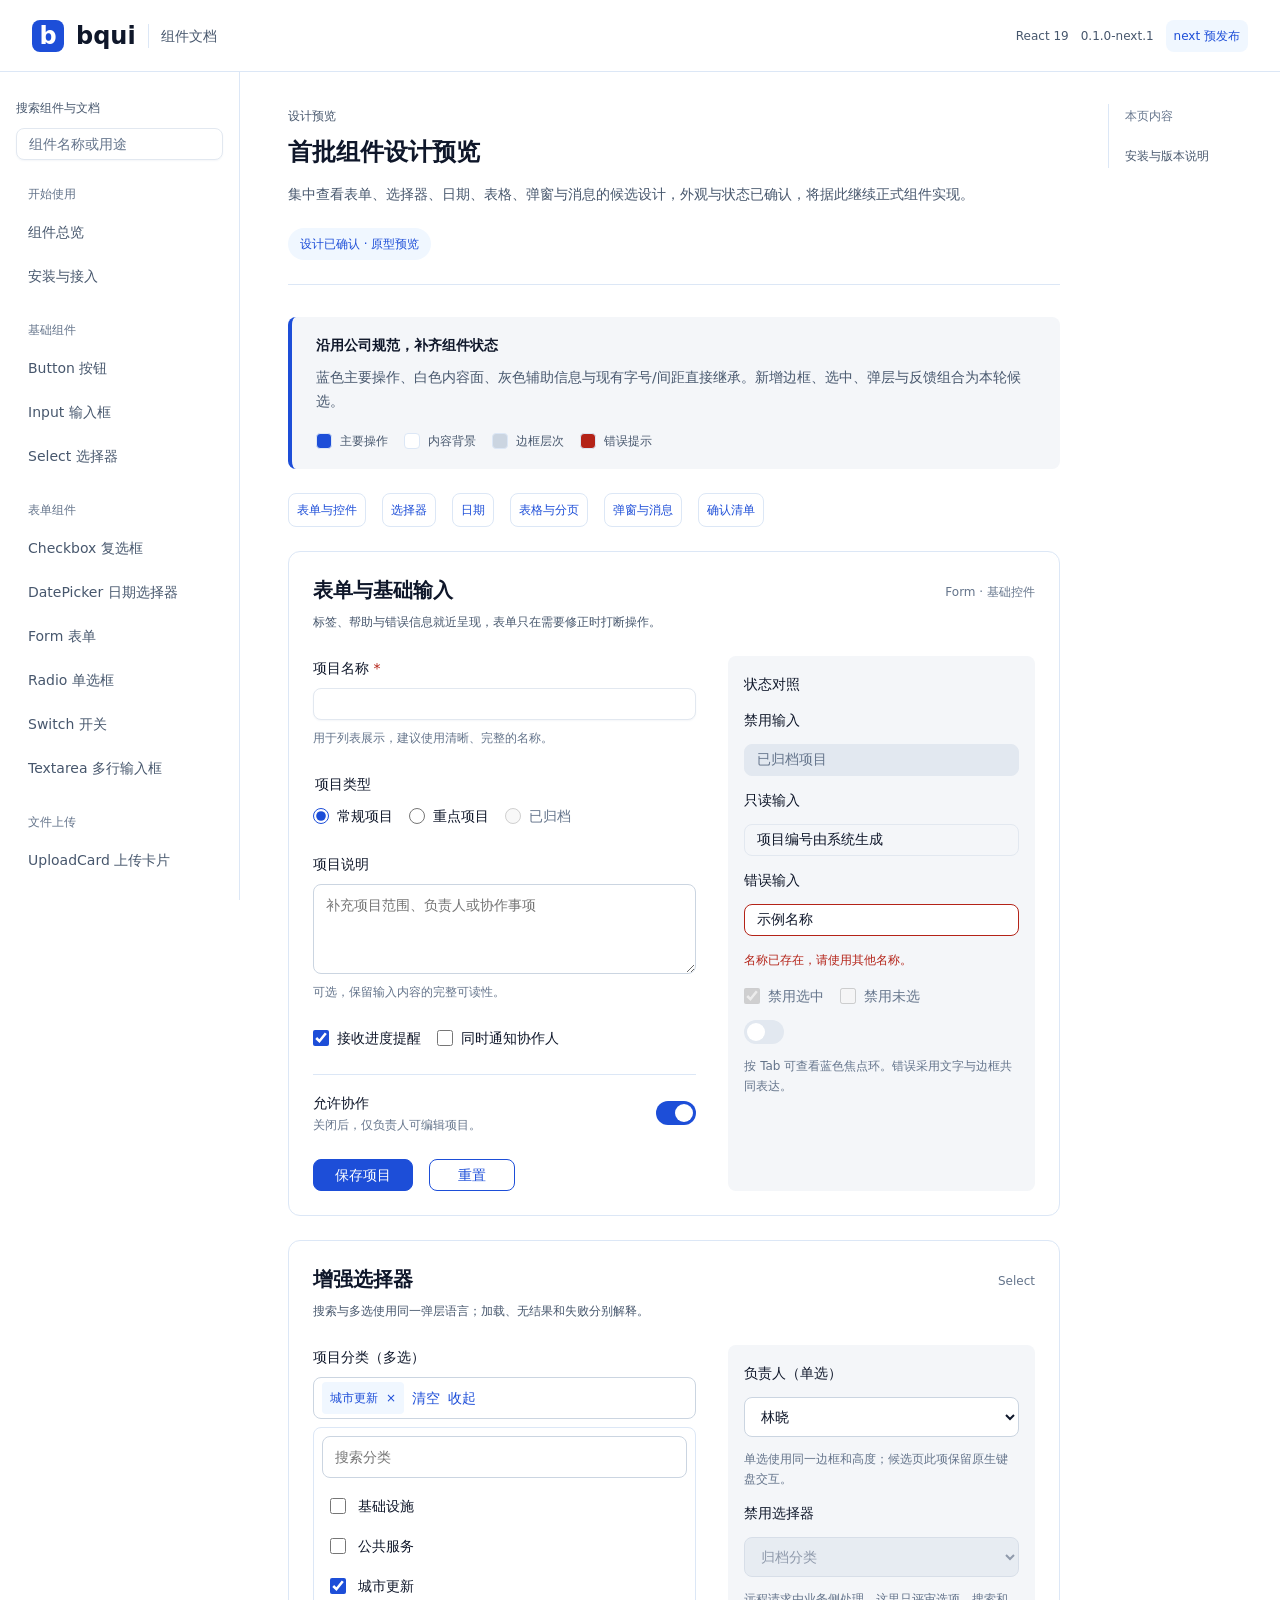
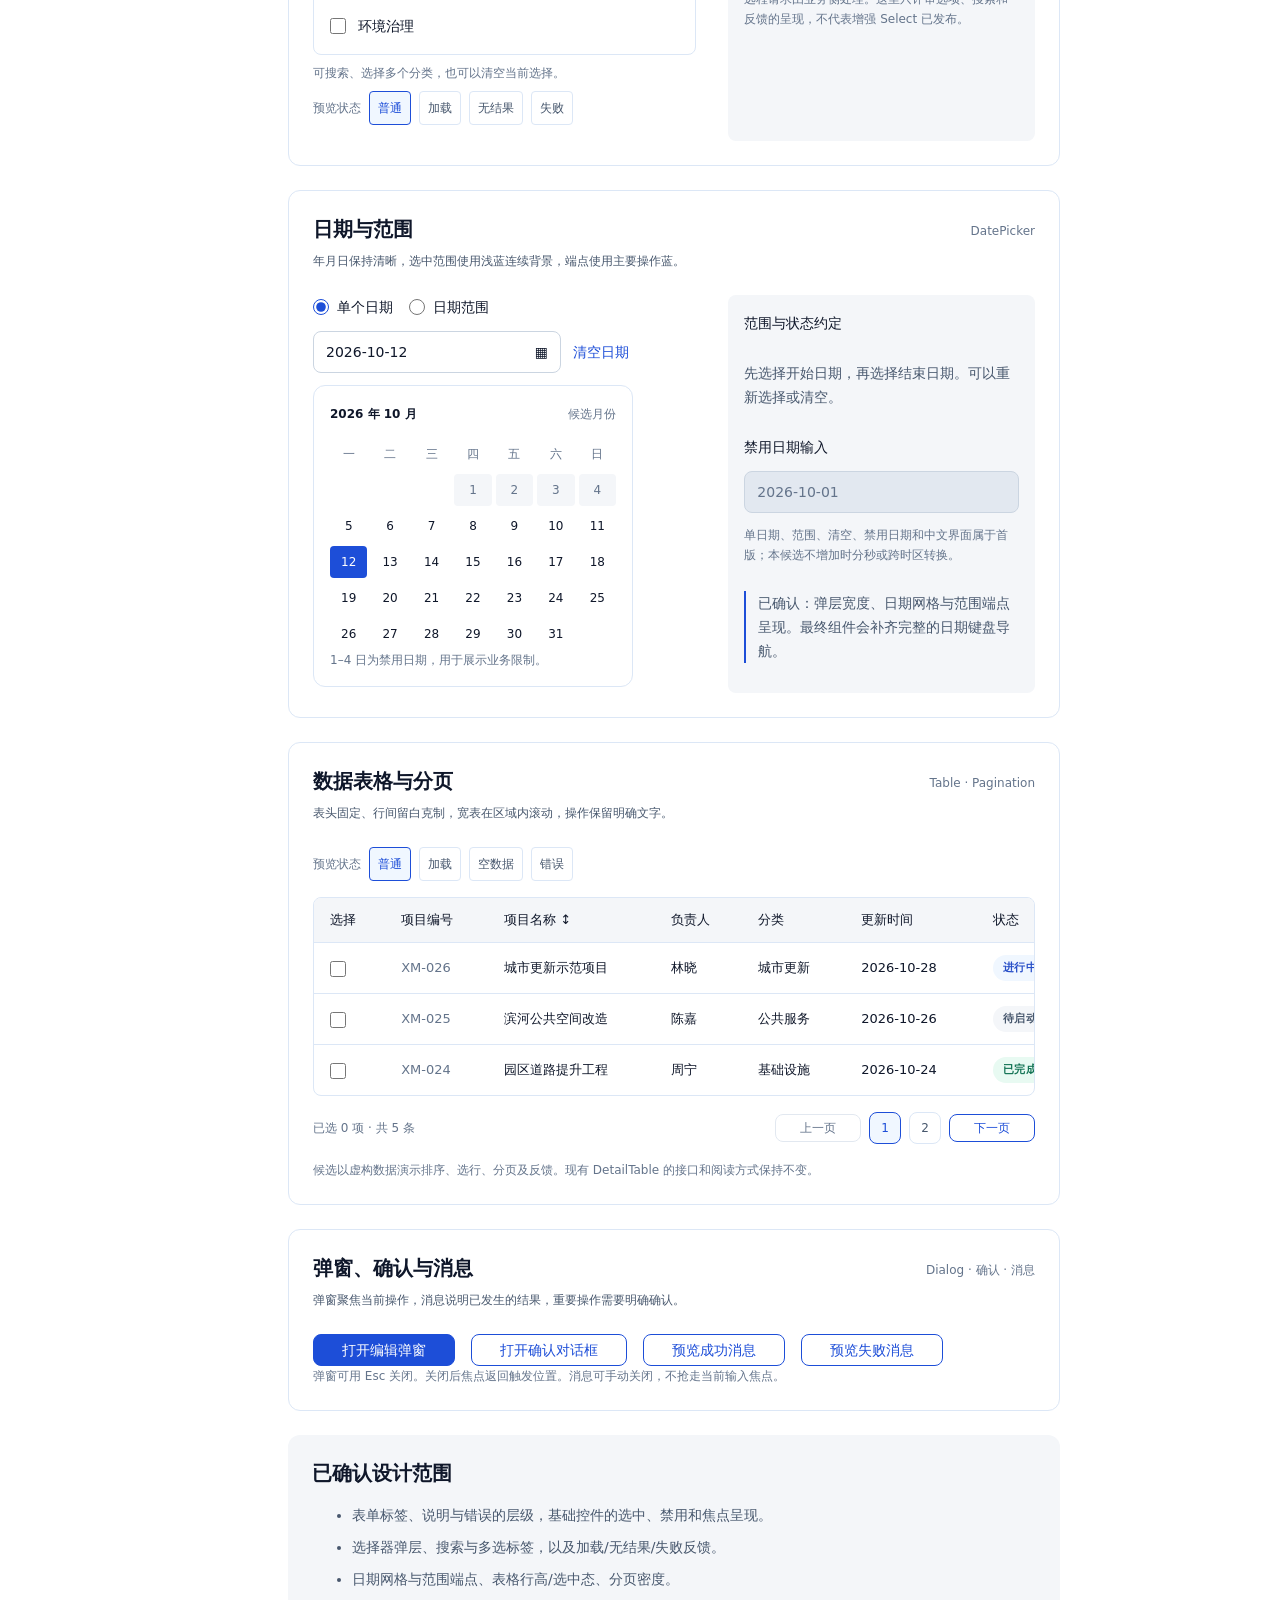
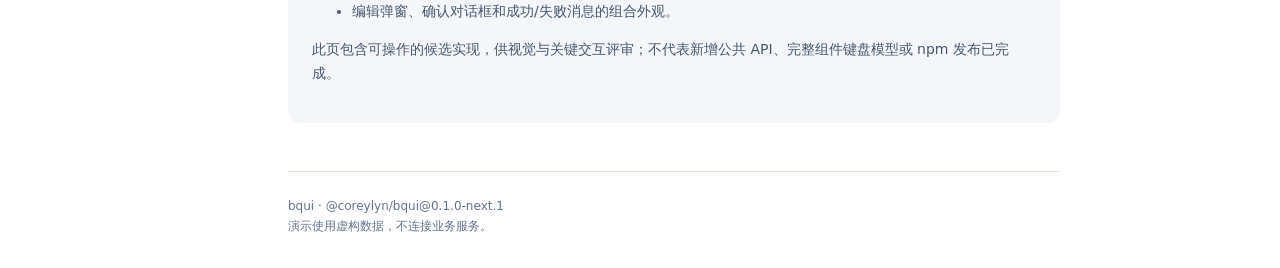
==== design-preview/index.html @ 7b8bd9a1 "docs: publish bqui 0.1.0-next.1 component site" ====
<!doctype html><html lang="zh-CN"><head><meta charset="UTF-8"><meta name="viewport" content="width=device-width, initial-scale=1.0"><meta name="description" content="bqui 组件、交互示例与 API 文档"><title>bqui 组件文档</title>  <script type="module" crossorigin src="../assets/main-D-tt_MA1.js"></script>
  <link rel="stylesheet" crossorigin href="../assets/main-DFbiQxpN.css">
</head><body><div id="root"></div></body></html>
---- assets/main-DFbiQxpN.css ----
.bqui-react{--bqui-color-action-default: #1d4ed8;--bqui-color-action-hover: #1e40af;--bqui-color-action-pressed: #1e3a8a;--bqui-color-text-primary: #0f172a;--bqui-color-text-secondary: #47576d;--bqui-color-text-muted: #64748b;--bqui-color-text-link: #1d4ed8;--bqui-color-text-inverse: #ffffff;--bqui-color-text-disabled: #64748b;--bqui-color-surface-canvas: #f4f6f9;--bqui-color-surface-default: #ffffff;--bqui-color-surface-subtle: #f0f7ff;--bqui-color-surface-disabled: #e2e8f0;--bqui-color-border-subtle: #dce7f6;--bqui-color-border-control: #64748b;--bqui-color-border-focus: #1d4ed8;--bqui-color-border-inverse: #ffffff;--bqui-color-status-info: #284fc8;--bqui-color-status-success: #1ea878;--bqui-color-status-danger: #f0515e;--bqui-space-0: 0px;--bqui-space-4: 4px;--bqui-space-8: 8px;--bqui-space-12: 12px;--bqui-space-16: 16px;--bqui-space-24: 24px;--bqui-space-32: 32px;--bqui-radius-control: 8px;--bqui-radius-panel: 12px;--bqui-radius-card: 16px;--bqui-radius-pill: 9999px;--bqui-size-control-small: 32px;--bqui-size-control-medium: 40px;--bqui-font-size-caption: 12px;--bqui-font-size-body: 14px;--bqui-font-size-card: 16px;--bqui-font-size-section: 20px;--bqui-font-size-page: 24px;--bqui-font-line-caption: 20px;--bqui-font-line-body: 24px;--bqui-font-line-card: 24px;--bqui-font-line-section: 28px;--bqui-font-line-page: 32px;--bqui-font-family: "Noto Sans SC";--bqui-font-weight-regular: 400;--bqui-font-weight-bold: 700;--bqui-stroke-default: 1px;--bqui-stroke-focus: 2px;--bqui-color-text-danger: #b42318;--bqui-color-border-danger: #b42318;--bqui-color-upload-warm-border: #f2982a;--bqui-color-upload-warm-text: #b45309;--bqui-color-upload-warm-surface: #fffbf2;--bqui-color-upload-warm-hover: #fffcf9;--bqui-color-upload-primary-hover: #f8fafe;--bqui-color-text-success: #127354;--bqui-color-surface-success: #e8faf2;--bqui-color-surface-danger: #fff0f2;--bqui-color-upload-positive-hover: #f5fcf8;--bqui-font-size-hero-title: 24px;--bqui-font-line-hero-title: 28.8px;--bqui-font-size-hero-description: 16px;--bqui-font-line-hero-description: 28px;--bqui-font-size-upload-heading: 28px;--bqui-font-line-upload-heading: 36px;--bqui-font-size-upload-title: 20px;--bqui-font-line-upload-title: 28px;--bqui-font-size-history-title: 20px;--bqui-font-line-history-title: 28px;--bqui-font-size-label: 11px;--bqui-font-line-label: 16px;--bqui-font-size-table-body: 13px;--bqui-font-line-table-body: 20px;--bqui-font-size-start-action: 16px;--bqui-font-line-start-action: 22.4px;--bqui-font-size-step-label: 16px;--bqui-font-line-step-label: 24px;--bqui-font-weight-medium: 500;--bqui-font-weight-semibold: 600;--bqui-font-tracking-hero: -.48px;--bqui-font-tracking-heading: -.4px;--bqui-font-tracking-title: -.2px;--bqui-font-tracking-label: .4px;--bqui-space-7: 7px;--bqui-space-10: 10px;--bqui-space-18: 18px;--bqui-space-22: 22px;--bqui-radius-surface: 18px;--bqui-radius-upload-drop: 14px;--bqui-radius-upload-badge: 14px;--bqui-radius-start-action: 12px;--bqui-size-control-start-action: 44px;--bqui-size-history-header: 34px;--bqui-size-history-row: 50px;--bqui-size-history-status: 26px;--bqui-size-step-marker: 30px;--bqui-color-border-select: #cbd5e1;--bqui-color-upload-positive-drop-border: #009951;--bqui-font-line-select: 22px;--bqui-size-select-width: 144px;--bqui-size-button-small: 28px;--bqui-size-button-medium: 32px;--bqui-size-button-large: 40px;--bqui-color-button-primary-tint-hover: #e4eafa;--bqui-color-button-primary-tint-pressed: #d2dcf7;--bqui-color-button-danger-hover: #9b211b;--bqui-color-button-danger-pressed: #831f1d;--bqui-color-button-danger-tint-hover: #f6e5e3;--bqui-color-button-danger-tint-pressed: #f0d3d1;--bqui-color-button-success-hover: #12654e;--bqui-color-button-success-pressed: #115747;--bqui-color-button-success-tint-hover: #e3eeea;--bqui-color-button-success-tint-pressed: #d0e3dd;--bqui-size-input-small: 28px;--bqui-size-input-medium: 32px;--bqui-size-input-large: 40px;--bqui-color-input-border: #e2e8f0;--bqui-color-input-focus-ring: #e8effc}.bqui-react .flex{display:flex}.bqui-react .grid{display:grid}.bqui-react .hidden{display:none}.bqui-react .inline-grid{display:inline-grid}.bqui-react .max-w-full{max-width:100%}.bqui-react .resize{resize:both}.bqui-react .items-center{align-items:center}.bqui-react .justify-items-center{justify-items:center}.bqui-react .gap-\[var\(--bqui-space-8\)\]{gap:var(--bqui-space-8)}.bqui-react{color:var(--bqui-color-text-primary);font-family:var(--bqui-font-family),"Microsoft YaHei",system-ui,sans-serif;font-size:var(--bqui-font-size-body);line-height:var(--bqui-font-line-body)}.bqui-react *,.bqui-react *:before,.bqui-react *:after{box-sizing:border-box}.bqui-react .bqr-input-root{--bqr-input-height:var(--bqui-size-input-medium);display:inline-flex;width:100%;min-width:0;max-width:100%;vertical-align:middle;border-radius:var(--bqui-radius-control)}.bqui-react .bqr-input-root[data-size=small]{--bqr-input-height:var(--bqui-size-input-small)}.bqui-react .bqr-input-root[data-size=large]{--bqr-input-height:var(--bqui-size-input-large)}.bqui-react .bqr-input-control{display:flex;align-items:center;gap:var(--bqui-space-8);flex:1;min-width:0;height:var(--bqr-input-height);padding:0 var(--bqui-space-12);border:var(--bqui-stroke-default) solid var(--bqui-color-input-border);border-radius:var(--bqui-radius-control);background:var(--bqui-color-surface-default);color:var(--bqui-color-text-primary);box-shadow:0 1px 2px var(--bqui-color-surface-canvas)}.bqui-react .bqr-input{display:block;width:100%;min-width:0;flex:1;height:100%;margin:0;padding:0;border:0;border-radius:0;outline:none;font:inherit;line-height:normal;background:transparent;color:inherit;box-shadow:none}.bqui-react .bqr-input::placeholder{color:var(--bqui-color-text-muted);opacity:1}.bqui-react .bqr-input:focus-visible{outline:none}.bqui-react .bqr-input-control[data-appearance=filled]{border-color:transparent;background:var(--bqui-color-surface-canvas);box-shadow:none}.bqui-react .bqr-input-control[data-appearance=borderless]{border-color:transparent;background:transparent;box-shadow:none}.bqui-react .bqr-input-control:not([data-disabled]):not([data-readonly]):hover{border-color:var(--bqui-color-border-select)}.bqui-react .bqr-input-control:focus-within{border-color:var(--bqui-color-border-focus);box-shadow:0 0 0 var(--bqui-space-4) var(--bqui-color-input-focus-ring)}.bqui-react .bqr-input-control:not([data-disabled]):not([data-readonly]):focus-within{border-color:var(--bqui-color-border-focus)}.bqui-react .bqr-input-control[data-invalid]{border-color:var(--bqui-color-border-danger)}.bqui-react .bqr-input-control[data-invalid]:not([data-disabled]):hover,.bqui-react .bqr-input-control[data-invalid]:not([data-disabled]):focus-within{border-color:var(--bqui-color-border-danger)}.bqui-react .bqr-input-control[data-invalid]:focus-within{box-shadow:0 0 0 var(--bqui-space-4) var(--bqui-color-surface-danger)}.bqui-react .bqr-input-control[data-readonly]{background:var(--bqui-color-surface-canvas)}.bqui-react .bqr-input-control[data-disabled]{background:var(--bqui-color-surface-disabled);border-color:var(--bqui-color-input-border);color:var(--bqui-color-text-disabled);box-shadow:none;cursor:not-allowed}.bqui-react .bqr-input:disabled{cursor:not-allowed}.bqui-react .bqr-input-affix{display:inline-flex;align-items:center;flex:none;color:var(--bqui-color-text-secondary)}.bqui-react .bqr-input-affix svg,.bqui-react .bqr-input-clear svg{width:16px;height:16px;flex:none}.bqui-react .bqr-input-clear{display:inline-flex;align-items:center;justify-content:center;flex:none;width:20px;height:20px;border:0;border-radius:var(--bqui-radius-control);padding:0;background:transparent;color:var(--bqui-color-text-muted);cursor:pointer}.bqui-react .bqr-input-clear:hover{background:var(--bqui-color-surface-disabled);color:var(--bqui-color-text-primary)}.bqui-react .bqr-input-clear[data-trigger=hover]{opacity:0}.bqui-react .bqr-input-control:hover .bqr-input-clear,.bqui-react .bqr-input-control:focus-within .bqr-input-clear{opacity:1}.bqui-react .bqr-input-clear:focus-visible,.bqui-react .bqr-button:focus-visible{outline:var(--bqui-stroke-focus) solid var(--bqui-color-border-focus);outline-offset:var(--bqui-stroke-focus)}.bqui-react .bqr-input-addon{display:flex;align-items:center;flex:none;height:var(--bqr-input-height);padding:0 var(--bqui-space-12);border:var(--bqui-stroke-default) solid var(--bqui-color-input-border);background:var(--bqui-color-surface-canvas);color:var(--bqui-color-text-secondary)}.bqui-react .bqr-input-addon[data-position=before]{border-radius:var(--bqui-radius-control) 0 0 var(--bqui-radius-control);border-right:0}.bqui-react .bqr-input-addon[data-position=after]{border-radius:0 var(--bqui-radius-control) var(--bqui-radius-control) 0;border-left:0}.bqui-react .bqr-input-root:has(>[data-position=before])>.bqr-input-control{border-top-left-radius:0;border-bottom-left-radius:0}.bqui-react .bqr-input-root:has(>[data-position=after])>.bqr-input-control{border-top-right-radius:0;border-bottom-right-radius:0}.bqui-react .bqr-input-addon:has(>.bqr-button),.bqui-react .bqr-input-addon:has(>.bqr-select){padding:0;border:0;background:transparent}.bqui-react .bqr-input-addon>.bqr-button,.bqui-react .bqr-input-addon>.bqr-select{height:var(--bqr-input-height);min-height:var(--bqr-input-height);border-radius:inherit}.bqui-react .bqr-input-addon>.bqr-select>.bqr-select-control{height:var(--bqr-input-height);border-radius:inherit;border-color:var(--bqui-color-input-border)}.bqui-react .bqr-input-addon[data-position=before]>.bqr-select>.bqr-select-control{border-right:0}.bqui-react .bqr-input-control[data-disabled] .bqr-input-affix{color:inherit}@media(hover:none){.bqui-react .bqr-input-clear[data-trigger=hover]{opacity:1}}@media(forced-colors:active){.bqui-react .bqr-input-control:focus-within{outline:var(--bqui-stroke-focus) solid var(--bqui-color-border-focus);outline-offset:var(--bqui-stroke-focus)}}.bqui-react .bqr-button{--bqr-button-tone:var(--bqui-color-action-default);--bqr-button-hover:var(--bqui-color-action-hover);--bqr-button-pressed:var(--bqui-color-action-pressed);--bqr-button-tint:var(--bqui-color-surface-subtle);--bqr-button-tint-hover:var(--bqui-color-button-primary-tint-hover);--bqr-button-tint-pressed:var(--bqui-color-button-primary-tint-pressed);margin:0;position:relative;min-height:var(--bqui-size-button-medium);padding:var(--bqui-space-4) var(--bqui-space-16);border:var(--bqui-stroke-default) solid var(--bqr-button-tone);border-radius:var(--bqui-radius-control);font:inherit;line-height:var(--bqui-font-line-caption);color:var(--bqui-color-text-inverse);background:var(--bqr-button-tone);cursor:pointer;overflow-wrap:anywhere;white-space:normal;text-decoration:none;vertical-align:middle}.bqui-react .bqr-button[data-variant=danger]{--bqr-button-tone:var(--bqui-color-text-danger);--bqr-button-hover:var(--bqui-color-button-danger-hover);--bqr-button-pressed:var(--bqui-color-button-danger-pressed);--bqr-button-tint:var(--bqui-color-surface-danger);--bqr-button-tint-hover:var(--bqui-color-button-danger-tint-hover);--bqr-button-tint-pressed:var(--bqui-color-button-danger-tint-pressed)}.bqui-react .bqr-button[data-variant=success]{--bqr-button-tone:var(--bqui-color-text-success);--bqr-button-hover:var(--bqui-color-button-success-hover);--bqr-button-pressed:var(--bqui-color-button-success-pressed);--bqr-button-tint:var(--bqui-color-surface-success);--bqr-button-tint-hover:var(--bqui-color-button-success-tint-hover);--bqr-button-tint-pressed:var(--bqui-color-button-success-tint-pressed)}.bqui-react .bqr-button[data-variant=default]{--bqr-button-tone:var(--bqui-color-text-primary);--bqr-button-hover:var(--bqui-color-text-secondary);--bqr-button-pressed:var(--bqui-color-text-primary);--bqr-button-tint:var(--bqui-color-surface-canvas);--bqr-button-tint-hover:var(--bqui-color-surface-disabled);--bqr-button-tint-pressed:var(--bqui-color-border-select)}.bqui-react .bqr-button>span{grid-area:1/1}.bqui-react .bqr-button-label,.bqui-react .bqr-button-loading{display:inline-flex;gap:var(--bqui-space-8);align-items:center;justify-content:center;min-width:0;max-width:100%}.bqui-react .bqr-button-icon{display:inline-flex;align-items:center;justify-content:center;flex:none}.bqui-react .bqr-button-icon:empty{display:none}.bqui-react .bqr-button-icon>svg,.bqui-react .bqr-button-spinner{width:16px;height:16px;flex:none}.bqui-react .bqr-button-loading{visibility:hidden;pointer-events:none}.bqui-react .bqr-button[aria-busy=true]{cursor:default;opacity:.65}.bqui-react .bqr-button[aria-busy=true] .bqr-button-label{opacity:0}.bqui-react .bqr-button[aria-busy=true] .bqr-button-loading{visibility:visible}.bqui-react .bqr-button[aria-busy=true] .bqr-button-spinner{animation:bqr-button-spin .8s linear infinite}@keyframes bqr-button-spin{to{transform:rotate(360deg)}}@media(prefers-reduced-motion:reduce){.bqui-react .bqr-button[aria-busy=true] .bqr-button-spinner{animation:none}}.bqui-react .bqr-button[data-size=small]{min-height:var(--bqui-size-button-small);padding:var(--bqui-space-0) var(--bqui-space-12)}.bqui-react .bqr-button[data-size=large]{min-height:var(--bqui-size-button-large);padding:var(--bqui-space-8) var(--bqui-space-16)}.bqui-react .bqr-button[data-size=start-action]{min-height:var(--bqui-size-control-start-action);padding:0 var(--bqui-space-18);border-radius:var(--bqui-radius-start-action);font-size:var(--bqui-font-size-start-action);line-height:var(--bqui-font-line-start-action);font-weight:var(--bqui-font-weight-regular)}.bqui-react .bqr-button[data-shape=round]{border-radius:var(--bqui-radius-pill)}.bqui-react .bqr-button[data-icon-only]{width:var(--bqui-size-button-medium);height:var(--bqui-size-button-medium);min-width:var(--bqui-size-button-medium);padding:0}.bqui-react .bqr-button[data-icon-only][data-size=small]{width:var(--bqui-size-button-small);height:var(--bqui-size-button-small);min-width:var(--bqui-size-button-small)}.bqui-react .bqr-button[data-icon-only][data-size=large]{width:var(--bqui-size-button-large);height:var(--bqui-size-button-large);min-width:var(--bqui-size-button-large)}.bqui-react .bqr-button[data-icon-only][data-size=start-action]{width:var(--bqui-size-control-start-action);height:var(--bqui-size-control-start-action);min-width:var(--bqui-size-control-start-action)}.bqui-react .bqr-button:not([data-inactive]):hover{background:var(--bqr-button-hover);border-color:var(--bqr-button-hover)}.bqui-react .bqr-button:not([data-inactive]):active{background:var(--bqr-button-pressed);border-color:var(--bqr-button-pressed)}.bqui-react .bqr-button[data-appearance=filled]{background:var(--bqr-button-tint);border-color:transparent;color:var(--bqr-button-tone)}.bqui-react .bqr-button[data-appearance=filled]:not([data-inactive]):hover{background:var(--bqr-button-tint-hover);border-color:transparent;color:var(--bqr-button-hover)}.bqui-react .bqr-button[data-appearance=filled]:not([data-inactive]):active{background:var(--bqr-button-tint-pressed);border-color:transparent;color:var(--bqr-button-pressed)}.bqui-react .bqr-button[data-appearance=line]{background:var(--bqui-color-surface-default);border-color:var(--bqr-button-tone);color:var(--bqr-button-tone)}.bqui-react .bqr-button[data-appearance=line]:not([data-inactive]):hover{background:var(--bqr-button-tint);border-color:var(--bqr-button-hover);color:var(--bqr-button-hover)}.bqui-react .bqr-button[data-appearance=line]:not([data-inactive]):active{background:var(--bqr-button-tint-hover);border-color:var(--bqr-button-pressed);color:var(--bqr-button-pressed)}.bqui-react .bqr-button[data-appearance=text],.bqui-react .bqr-button[data-appearance=link]{background:transparent;border-color:transparent;color:var(--bqr-button-tone)}.bqui-react .bqr-button[data-appearance=text]:not([data-inactive]):hover{background:var(--bqr-button-tint);border-color:transparent;color:var(--bqr-button-hover)}.bqui-react .bqr-button[data-appearance=text]:not([data-inactive]):active{background:var(--bqr-button-tint-hover);border-color:transparent;color:var(--bqr-button-pressed)}.bqui-react .bqr-button[data-appearance=link]:not([data-inactive]):hover{background:transparent;border-color:transparent;color:var(--bqr-button-hover);text-decoration:underline}.bqui-react .bqr-button[data-appearance=link]:not([data-inactive]):active{background:transparent;border-color:transparent;color:var(--bqr-button-pressed);text-decoration:underline}.bqui-react .bqr-button:is(:disabled,[aria-disabled=true]):not([aria-busy=true]){background:var(--bqui-color-surface-disabled);border-color:var(--bqui-color-surface-disabled);color:var(--bqui-color-text-disabled);cursor:not-allowed;text-decoration:none}.bqui-react .bqr-button:is(:disabled,[aria-disabled=true]):not([aria-busy=true]):is([data-appearance=line],[data-appearance=text],[data-appearance=link]){background:transparent;border-color:transparent}.bqui-react .bqr-button:is(:disabled,[aria-disabled=true]):not([aria-busy=true])[data-appearance=line]{border-color:var(--bqui-color-surface-disabled)}.bqui-react .bqr-button-group{display:inline-flex;align-items:stretch;max-width:100%;isolation:isolate}.bqui-react .bqr-button-group>.bqr-button{border-radius:0}.bqui-react .bqr-button-group>.bqr-button+.bqr-button{margin-left:calc(-1 * var(--bqui-stroke-default))}.bqui-react .bqr-button-group>.bqr-button:first-child{border-start-start-radius:var(--bqui-radius-control);border-end-start-radius:var(--bqui-radius-control)}.bqui-react .bqr-button-group>.bqr-button:last-child{border-start-end-radius:var(--bqui-radius-control);border-end-end-radius:var(--bqui-radius-control)}.bqui-react .bqr-button-group>.bqr-button[data-shape=round]:first-child{border-start-start-radius:var(--bqui-radius-pill);border-end-start-radius:var(--bqui-radius-pill)}.bqui-react .bqr-button-group>.bqr-button[data-shape=round]:last-child{border-start-end-radius:var(--bqui-radius-pill);border-end-end-radius:var(--bqui-radius-pill)}.bqui-react .bqr-button-group>.bqr-button[data-appearance=solid]+.bqr-button[data-appearance=solid]{border-left-color:var(--bqui-color-border-inverse)}.bqui-react .bqr-button-group>.bqr-button:focus-visible{z-index:1}.bqui-react a.bqr-button:not([data-appearance=link]):hover{text-decoration:none}.bqui-react .bqr-button[data-variant=default][data-appearance=line]{border-color:var(--bqui-color-border-select)}.bqui-react .bqr-button[data-variant=default][data-appearance=line]:not([data-inactive]):is(:hover,:active){border-color:var(--bqui-color-border-select)}.bqui-react .bqr-button[data-size=start-action] .bqr-button-icon>svg,.bqui-react .bqr-button[data-size=start-action] .bqr-button-spinner{width:20px;height:20px}.bqui-react .bqr-checkbox,.bqui-react .bqr-radio{width:var(--bqui-space-16);height:var(--bqui-space-16);margin:0;vertical-align:middle;accent-color:var(--bqui-color-action-default);cursor:pointer}.bqui-react .bqr-checkbox:focus-visible,.bqui-react .bqr-radio:focus-visible,.bqui-react .bqr-switch:focus-visible{outline:var(--bqui-stroke-focus) solid var(--bqui-color-border-focus);outline-offset:var(--bqui-space-4)}.bqui-react .bqr-checkbox:disabled,.bqui-react .bqr-radio:disabled,.bqui-react .bqr-switch:disabled{cursor:not-allowed;opacity:.5}.bqui-react .bqr-checkbox[readonly],.bqui-react .bqr-switch[readonly]{cursor:default}.bqui-react .bqr-switch{appearance:none;position:relative;width:var(--bqui-size-input-large);height:var(--bqui-space-24);margin:0;border:var(--bqui-stroke-default) solid transparent;border-radius:var(--bqui-radius-pill);background:var(--bqui-color-border-select);vertical-align:middle;cursor:pointer}.bqui-react .bqr-switch:before{content:"";position:absolute;top:var(--bqui-stroke-default);left:var(--bqui-stroke-default);width:calc(var(--bqui-space-24) - var(--bqui-space-4));height:calc(var(--bqui-space-24) - var(--bqui-space-4));border-radius:var(--bqui-radius-pill);background:var(--bqui-color-surface-default)}.bqui-react .bqr-switch:checked{background:var(--bqui-color-action-default)}.bqui-react .bqr-switch:checked:before{left:auto;right:var(--bqui-stroke-default)}.bqui-react .bqr-textarea{display:block;box-sizing:border-box;width:100%;min-width:0;max-width:100%;min-height:var(--bqui-size-input-medium);padding:var(--bqui-space-8) var(--bqui-space-12);font:inherit;color:var(--bqui-color-text-primary);background:var(--bqui-color-surface-default);border:var(--bqui-stroke-default) solid var(--bqui-color-input-border);border-radius:var(--bqui-radius-control);box-shadow:0 1px 2px var(--bqui-color-surface-canvas);resize:vertical}.bqui-react .bqr-textarea[data-size=small]{min-height:var(--bqui-size-input-small);padding:var(--bqui-space-4) var(--bqui-space-8)}.bqui-react .bqr-textarea[data-size=large]{min-height:var(--bqui-size-input-large);padding:var(--bqui-space-12) var(--bqui-space-16)}.bqui-react .bqr-textarea[data-appearance=filled]{background:var(--bqui-color-surface-canvas);border-color:transparent;box-shadow:none}.bqui-react .bqr-textarea[data-appearance=borderless]{background:transparent;border-color:transparent;box-shadow:none}.bqui-react .bqr-textarea[data-resize=none]{resize:none}.bqui-react .bqr-textarea::placeholder{color:var(--bqui-color-text-muted);opacity:1}.bqui-react .bqr-textarea:not(:disabled):not([readonly]):hover{border-color:var(--bqui-color-border-select)}.bqui-react .bqr-textarea:focus{outline:none;border-color:var(--bqui-color-border-focus);box-shadow:0 0 0 var(--bqui-space-4) var(--bqui-color-input-focus-ring)}.bqui-react .bqr-textarea:not(:disabled):not([readonly]):focus{border-color:var(--bqui-color-border-focus)}.bqui-react .bqr-textarea[aria-invalid=true],.bqui-react .bqr-textarea[aria-invalid=true]:hover,.bqui-react .bqr-textarea[aria-invalid=true]:focus{border-color:var(--bqui-color-border-danger)}.bqui-react .bqr-textarea[aria-invalid=true]:focus{box-shadow:0 0 0 var(--bqui-space-4) var(--bqui-color-surface-danger)}.bqui-react .bqr-textarea[readonly]{background:var(--bqui-color-surface-canvas)}.bqui-react .bqr-textarea:disabled{background:var(--bqui-color-surface-disabled);color:var(--bqui-color-text-disabled);cursor:not-allowed;box-shadow:none}.bqui-react .bqr-date-picker{--bqr-date-height:var(--bqui-size-input-medium);display:inline-flex;position:relative;width:100%;min-width:0;vertical-align:middle}.bqui-react .bqr-date-picker[data-size=small]{--bqr-date-height:var(--bqui-size-input-small)}.bqui-react .bqr-date-picker[data-size=large]{--bqr-date-height:var(--bqui-size-input-large)}.bqui-react .bqr-date-control{display:flex;align-items:center;gap:var(--bqui-space-8);width:100%;min-width:0;height:var(--bqr-date-height);padding:0 var(--bqui-space-12);border:var(--bqui-stroke-default) solid var(--bqui-color-input-border);border-radius:var(--bqui-radius-control);background:var(--bqui-color-surface-default);box-shadow:0 1px 2px var(--bqui-color-surface-canvas)}.bqui-react .bqr-date-input{width:100%;min-width:0;height:100%;margin:0;padding:0;border:0;outline:none;font:inherit;color:inherit;background:transparent;cursor:pointer;text-overflow:ellipsis}.bqui-react .bqr-date-input::placeholder{color:var(--bqui-color-text-muted);opacity:1}.bqui-react .bqr-date-control:hover{border-color:var(--bqui-color-border-select)}.bqui-react .bqr-date-control:focus-within,.bqui-react .bqr-date-control[data-open]{border-color:var(--bqui-color-border-focus);box-shadow:0 0 0 var(--bqui-space-4) var(--bqui-color-input-focus-ring)}.bqui-react .bqr-date-control[data-invalid]{border-color:var(--bqui-color-border-danger)}.bqui-react .bqr-date-control[data-readonly]{background:var(--bqui-color-surface-canvas)}.bqui-react .bqr-date-control:has(input:disabled){background:var(--bqui-color-surface-disabled);color:var(--bqui-color-text-disabled);box-shadow:none;border-color:var(--bqui-color-input-border)}.bqui-react .bqr-date-control input:disabled{cursor:not-allowed}.bqui-react .bqr-date-icon{width:16px;height:16px;flex:none;color:var(--bqui-color-text-secondary);pointer-events:none}.bqui-react .bqr-date-clear{width:20px;height:20px;flex:none;padding:0;border:0;border-radius:var(--bqui-radius-control);background:transparent;color:var(--bqui-color-text-muted);font:inherit;cursor:pointer}.bqui-react .bqr-date-native{position:absolute;width:1px;height:1px;margin:-1px;padding:0;border:0;overflow:hidden;clip-path:inset(50%)}.bqui-react .bqr-date-panel{position:fixed;z-index:1000;overflow:auto;overscroll-behavior:contain;box-sizing:border-box;padding:var(--bqui-space-16);border:var(--bqui-stroke-default) solid var(--bqui-color-input-border);border-radius:var(--bqui-radius-panel);background:var(--bqui-color-surface-default);box-shadow:0 4px 16px var(--bqui-color-border-select)}.bqui-react .bqr-date-heading{display:flex;align-items:center;justify-content:space-between;gap:var(--bqui-space-4);margin-bottom:var(--bqui-space-12)}.bqui-react .bqr-date-heading strong{flex:1;text-align:center;font-size:var(--bqui-font-size-body)}.bqui-react .bqr-date-heading button,.bqui-react .bqr-date-grid button{border:0;border-radius:var(--bqui-space-4);padding:0;background:transparent;color:var(--bqui-color-text-primary);font:inherit;cursor:pointer;height:32px}.bqui-react .bqr-date-heading button{width:24px;flex:none}.bqui-react .bqr-date-grid{width:100%;table-layout:fixed;border-spacing:var(--bqui-space-4);text-align:center;font-size:var(--bqui-font-size-body)}.bqui-react .bqr-date-grid th{color:var(--bqui-color-text-muted);font-weight:var(--bqui-font-weight-regular);padding:0 0 var(--bqui-space-8)}.bqui-react .bqr-date-grid td{padding:0}.bqui-react .bqr-date-grid button{width:100%}.bqui-react .bqr-date-grid button[data-outside]{color:var(--bqui-color-text-muted)}.bqui-react .bqr-date-grid button[data-in-range],.bqui-react .bqr-date-grid button:hover,.bqui-react .bqr-date-heading button:hover{background:var(--bqui-color-surface-subtle);color:var(--bqui-color-text-link)}.bqui-react .bqr-date-grid td[aria-selected=true] button{background:var(--bqui-color-action-default);color:var(--bqui-color-text-inverse)}.bqui-react .bqr-date-grid button[aria-disabled=true],.bqui-react .bqr-date-heading button:disabled{color:var(--bqui-color-text-disabled);background:var(--bqui-color-surface-canvas);cursor:not-allowed}.bqui-react .bqr-date-panel button:focus-visible,.bqui-react .bqr-date-clear:focus-visible{outline:var(--bqui-stroke-focus) solid var(--bqui-color-border-focus);outline-offset:var(--bqui-stroke-focus)}.bqui-react .bqr-date-help{margin:var(--bqui-space-8) 0;color:var(--bqui-color-text-muted);font-size:var(--bqui-font-size-caption)}.bqui-react .bqr-date-close{border:0;padding:var(--bqui-space-4);background:transparent;color:var(--bqui-color-text-link);font:inherit;cursor:pointer}.bqui-react .bqr-date-control[data-invalid]:focus-within{box-shadow:0 0 0 var(--bqui-space-4) var(--bqui-color-surface-danger)}.bqui-react .bqr-date-control[data-readonly] input{cursor:default}.bqui-react .bqr-date-clear:disabled{cursor:not-allowed;color:var(--bqui-color-text-disabled)}.bqui-react .bqr-details{min-width:0}.bqui-react .bqr-details-header{display:flex;gap:var(--bqui-space-16);justify-content:space-between;align-items:start;flex-wrap:wrap;margin-bottom:var(--bqui-space-16)}.bqui-react .bqr-details h2{margin:0;font-size:var(--bqui-font-size-card);line-height:var(--bqui-font-line-card)}.bqui-react .bqr-details h3{margin:0;font-size:var(--bqui-font-size-body);line-height:var(--bqui-font-line-body)}.bqui-react .bqr-details p{margin:var(--bqui-space-8) 0;overflow-wrap:anywhere}.bqui-react .bqr-details-feedback{padding:var(--bqui-space-24);border:var(--bqui-stroke-default) solid var(--bqui-color-border-subtle);border-radius:var(--bqui-radius-panel);background:var(--bqui-color-surface-default)}.bqui-react .bqr-details-feedback[role=alert]{border-color:var(--bqui-color-border-danger)}.bqui-react .bqr-details-scroll{width:100%;max-height:70vh;overflow:auto;border:var(--bqui-stroke-default) solid var(--bqui-color-border-subtle);border-radius:var(--bqui-radius-panel);background:var(--bqui-color-surface-default)}.bqui-react .bqr-details-scroll:focus-visible{outline:var(--bqui-stroke-focus) solid var(--bqui-color-border-focus);outline-offset:var(--bqui-stroke-focus)}.bqui-react .bqr-details table{min-width:960px;width:100%;table-layout:fixed;border-collapse:separate;border-spacing:0;text-align:left}.bqui-react .bqr-details caption{position:absolute;width:var(--bqui-stroke-default);height:var(--bqui-stroke-default);overflow:hidden;clip-path:inset(50%);white-space:nowrap}.bqui-react .bqr-details th,.bqui-react .bqr-details td{padding:var(--bqui-space-16);border-bottom:var(--bqui-stroke-default) solid var(--bqui-color-border-subtle);vertical-align:top;overflow-wrap:anywhere;white-space:normal}.bqui-react .bqr-details th{position:sticky;top:0;z-index:1;background:var(--bqui-color-surface-subtle);color:var(--bqui-color-text-secondary)}.bqui-react .bqr-details [data-align=right]{text-align:right;font-variant-numeric:tabular-nums}.bqui-react .bqr-details [data-align=center]{text-align:center}.bqui-react .bqr-details[data-density=compact] th,.bqui-react .bqr-details[data-density=compact] td{padding:var(--bqui-space-8) var(--bqui-space-12)}.bqui-react .bqr-dialog{box-sizing:border-box;width:min(520px,calc(100vw - 48px));max-height:calc(100vh - 48px);overflow:auto;border:var(--bqui-stroke-default) solid var(--bqui-color-border-subtle);border-radius:var(--bqui-radius-panel);background:var(--bqui-color-surface-default);color:var(--bqui-color-text-primary);padding:var(--bqui-space-24);font-family:inherit;font-size:var(--bqui-font-size-body);line-height:var(--bqui-font-line-body)}.bqui-react .bqr-dialog[data-size=large]{width:min(720px,calc(100vw - 48px))}.bqui-react .bqr-dialog::backdrop{background:var(--bqui-color-text-primary);opacity:.35}.bqui-react .bqr-dialog-heading{display:flex;justify-content:space-between;align-items:flex-start;gap:var(--bqui-space-16);margin-bottom:var(--bqui-space-24)}.bqui-react .bqr-dialog-heading h2{margin:0;font-size:var(--bqui-font-size-section);line-height:var(--bqui-font-line-section)}.bqui-react .bqr-dialog-heading p{color:var(--bqui-color-text-secondary);margin:var(--bqui-space-8) 0 0}.bqui-react .bqr-dialog-body{min-width:0;overflow-wrap:anywhere}.bqui-react .bqr-dialog-footer{display:flex;flex-wrap:wrap;justify-content:flex-end;gap:var(--bqui-space-12);margin-top:var(--bqui-space-24)}.bqui-react .bqr-dialog-error{color:var(--bqui-color-text-danger);margin:var(--bqui-space-12) 0 0}.bqui-react .bqr-form,.bqui-react .bqr-form-fields{display:grid;gap:var(--bqui-space-16);min-width:0;margin:0;padding:0;border:0}.bqui-react .bqr-form-field{display:grid;gap:var(--bqui-space-8);min-width:0}.bqui-react .bqr-form-label{color:var(--bqui-color-text-primary)}.bqui-react .bqr-form-help,.bqui-react .bqr-form-feedback{margin:0;color:var(--bqui-color-text-secondary)}.bqui-react .bqr-form-error{margin:0;color:var(--bqui-color-text-danger)}.bqui-react .bqr-form-required{color:var(--bqui-color-text-danger)}.bqui-react .bqr-history{width:100%;min-width:0;padding:var(--bqui-space-18) var(--bqui-space-24) var(--bqui-space-24);background:var(--bqui-color-surface-default);border:var(--bqui-stroke-default) solid var(--bqui-color-border-subtle);border-radius:var(--bqui-radius-surface)}.bqui-react .bqr-history-header{display:flex;justify-content:space-between;align-items:flex-start;gap:var(--bqui-space-16);margin-bottom:var(--bqui-space-16)}.bqui-react .bqr-history h1{margin:0;font-size:var(--bqui-font-size-history-title);line-height:var(--bqui-font-line-history-title);font-weight:var(--bqui-font-weight-bold);letter-spacing:var(--bqui-font-tracking-title)}.bqui-react .bqr-history-header p{margin:var(--bqui-space-4) 0 0;color:var(--bqui-color-text-secondary);font-size:var(--bqui-font-size-caption)}.bqui-react .bqr-history-filters{margin-bottom:var(--bqui-space-16)}.bqui-react .bqr-history-announcement,.bqui-react .bqr-history-table caption{position:absolute;width:var(--bqui-stroke-default);height:var(--bqui-stroke-default);padding:0;overflow:hidden;clip-path:inset(50%);white-space:nowrap}.bqui-react .bqr-history-content{display:grid;gap:var(--bqui-space-16)}.bqui-react .bqr-history-feedback{padding:var(--bqui-space-24);background:var(--bqui-color-surface-subtle);border-radius:var(--bqui-radius-panel)}.bqui-react .bqr-history-feedback h2{font-size:var(--bqui-font-size-card);line-height:var(--bqui-font-line-card)}.bqui-react .bqr-history-feedback[role=alert]{border:var(--bqui-stroke-default) solid var(--bqui-color-border-danger)}.bqui-react .bqr-history-table-region{width:100%;overflow:auto}.bqui-react .bqr-history-table-region:focus-visible{outline:var(--bqui-stroke-focus) solid var(--bqui-color-border-focus);outline-offset:var(--bqui-stroke-focus)}.bqui-react .bqr-history-table{width:100%;min-width:calc(var(--bqui-space-32) * 32);border-collapse:separate;border-spacing:0;table-layout:fixed;color:var(--bqui-color-text-primary);font:inherit;text-align:left}.bqui-react .bqr-history-table:not(:has(col:nth-child(4))){min-width:calc(var(--bqui-space-32) * 18)}.bqui-react .bqr-history-table col[data-width=wide]{width:26%}.bqui-react .bqr-history-table col[data-width=time]{width:calc(var(--bqui-space-32) * 5 + var(--bqui-space-16))}.bqui-react .bqr-history-table col[data-width=status]{width:calc(var(--bqui-space-32) * 3 + var(--bqui-space-16))}.bqui-react .bqr-history-table col[data-width=actions]{width:calc(var(--bqui-space-32) * 4 + var(--bqui-space-24))}.bqui-react .bqr-history-table th{height:var(--bqui-size-history-header);padding:0 var(--bqui-space-12);background:var(--bqui-color-surface-subtle);color:var(--bqui-color-text-secondary);font-size:var(--bqui-font-size-label);line-height:var(--bqui-font-line-label);font-weight:var(--bqui-font-weight-bold);letter-spacing:var(--bqui-font-tracking-label)}.bqui-react .bqr-history-table th:first-child{border-radius:var(--bqui-radius-control) 0 0 var(--bqui-radius-control)}.bqui-react .bqr-history-table th:last-child{border-radius:0 var(--bqui-radius-control) var(--bqui-radius-control) 0}.bqui-react .bqr-history-table td{padding:var(--bqui-space-8) var(--bqui-space-12);height:var(--bqui-size-history-row);font-size:var(--bqui-font-size-table-body);line-height:var(--bqui-font-line-table-body);border-bottom:var(--bqui-stroke-default) solid var(--bqui-color-border-subtle);vertical-align:middle;overflow:hidden;text-overflow:ellipsis;white-space:nowrap}.bqui-react .bqr-history-table time{color:var(--bqui-color-text-muted);font-size:var(--bqui-font-size-caption)}.bqui-react .bqr-history-table a{font-size:var(--bqui-font-size-body);line-height:var(--bqui-font-line-body);color:var(--bqui-color-text-link);text-decoration:none}.bqui-react .bqr-history-table a:hover{text-decoration:underline}.bqui-react .bqr-history-table a:focus-visible{outline:var(--bqui-stroke-focus) solid var(--bqui-color-border-focus);outline-offset:var(--bqui-stroke-focus)}.bqui-react .bqr-history-pagination{display:flex;gap:var(--bqui-space-8);justify-content:flex-end;align-items:center;flex-wrap:wrap;font-size:var(--bqui-font-size-caption);color:var(--bqui-color-text-muted)}.bqui-react .bqr-history-page-summary{margin-right:auto}.bqui-react .bqr-history-page-number{display:inline-flex;gap:var(--bqui-space-8);align-items:center}.bqui-react .bqr-history-page-number button{min-width:var(--bqui-size-control-small);height:var(--bqui-size-control-small);border:var(--bqui-stroke-default) solid var(--bqui-color-border-subtle);border-radius:var(--bqui-radius-control);color:var(--bqui-color-text-secondary);background:var(--bqui-color-surface-default);font:inherit;cursor:pointer}.bqui-react .bqr-history-page-number button[aria-current=page]{background:var(--bqui-color-action-default);border-color:var(--bqui-color-action-default);color:var(--bqui-color-text-inverse)}.bqui-react .bqr-history-page-number button:hover{border-color:var(--bqui-color-border-focus)}.bqui-react .bqr-history-page-number button:focus-visible{outline:var(--bqui-stroke-focus) solid var(--bqui-color-border-focus);outline-offset:var(--bqui-stroke-focus)}.bqui-react .bqr-status-badge{display:inline-flex;align-items:center;justify-content:center;height:var(--bqui-size-history-status);padding:0 var(--bqui-space-10);background:var(--bqui-color-surface-canvas);border-radius:var(--bqui-radius-pill);font-size:var(--bqui-font-size-label);line-height:var(--bqui-font-line-label);font-weight:var(--bqui-font-weight-bold);letter-spacing:var(--bqui-font-tracking-label);color:var(--bqui-color-text-secondary)}.bqui-react .bqr-status-badge[data-tone=info]{color:var(--bqui-color-status-info);background:var(--bqui-color-surface-subtle)}.bqui-react .bqr-status-badge[data-tone=success]{color:var(--bqui-color-text-success);background:var(--bqui-color-surface-success)}.bqui-react .bqr-status-badge[data-tone=danger]{color:var(--bqui-color-text-danger);background:var(--bqui-color-surface-danger)}.bqui-react .bqr-history-file{display:flex;min-width:0;gap:var(--bqui-space-7);align-items:center;color:var(--bqui-color-text-secondary);font-size:var(--bqui-font-size-caption)}.bqui-react .bqr-history-file>span:last-child{overflow:hidden;text-overflow:ellipsis;white-space:nowrap}.bqui-react .bqr-history-file-icon{flex-shrink:0;width:18px;height:18px;background-image:url("data:image/svg+xml,%3csvg%20preserveAspectRatio='none'%20overflow='visible'%20style='display:%20block;'%20width='18'%20height='18'%20viewBox='0%200%2018%2018'%20fill='none'%20xmlns='http://www.w3.org/2000/svg'%3e%3cg%20id='File%20Reference%20Icon'%3e%3cpath%20id='Vector'%20d='M11.25%206C11.25%207.24264%2010.2426%208.25%209%208.25C7.75736%208.25%206.75%207.24264%206.75%206C6.75%204.75736%207.75736%203.75%209%203.75C10.2426%203.75%2011.25%204.75736%2011.25%206Z'%20stroke-width='1.7'%20stroke='%23284FC8'/%3e%3cpath%20id='Vector_2'%20d='M6.525%207.875L5.25%2015L9%2012.75L12.75%2015L11.475%207.875'%20stroke-width='1.7'%20stroke-linejoin='round'%20stroke='%23284FC8'/%3e%3c/g%3e%3c/svg%3e");background-repeat:no-repeat}@media(max-width:760px){.bqui-react .bqr-history{padding:var(--bqui-space-16)}.bqui-react .bqr-history-header{flex-direction:column;align-items:stretch}.bqui-react .bqr-history-page-summary{flex-basis:100%}}.bqui-react .bqr-message-viewport{position:fixed;inset:auto;top:var(--bqui-space-24);left:50%;transform:translate(-50%);margin:0;padding:0;border:0;background:transparent;color:var(--bqui-color-text-primary);width:min(480px,calc(100vw - 48px));overflow:visible}.bqui-react .bqr-message-viewport:popover-open,.bqui-react .bqr-message-viewport[data-fallback]{display:grid;gap:var(--bqui-space-12)}.bqui-react .bqr-message-viewport[data-fallback]{z-index:1000}.bqui-react .bqr-message{display:flex;align-items:center;gap:var(--bqui-space-12);padding:var(--bqui-space-12) var(--bqui-space-16);border:var(--bqui-stroke-default) solid var(--bqui-color-border-subtle);border-radius:var(--bqui-radius-control);background:var(--bqui-color-surface-default);box-shadow:0 4px 16px var(--bqui-color-border-subtle);overflow-wrap:anywhere}.bqui-react .bqr-message-symbol{color:var(--bqui-color-text-link);font-weight:var(--bqui-font-weight-semibold)}.bqui-react .bqr-message[data-tone=success] .bqr-message-symbol{color:var(--bqui-color-text-success)}.bqui-react .bqr-message[data-tone=error] .bqr-message-symbol{color:var(--bqui-color-text-danger)}.bqui-react .bqr-message-close{margin-left:auto;flex:none;width:var(--bqui-size-button-small);height:var(--bqui-size-button-small);border:0;border-radius:var(--bqui-radius-control);background:transparent;color:var(--bqui-color-text-secondary);cursor:pointer;font:inherit}.bqui-react .bqr-message-close:hover{background:var(--bqui-color-surface-canvas)}.bqui-react .bqr-message-close:focus-visible{outline:var(--bqui-stroke-focus) solid var(--bqui-color-border-focus);outline-offset:var(--bqui-stroke-focus)}.bqui-react .bqr-pagination{display:flex;align-items:center;justify-content:flex-end;flex-wrap:wrap;gap:var(--bqui-space-12);font-size:var(--bqui-font-size-caption);color:var(--bqui-color-text-secondary)}.bqui-react .bqr-pagination-controls{display:inline-flex;align-items:center;flex-wrap:wrap;gap:var(--bqui-space-8)}.bqui-react .bqr-pagination-page{display:inline-flex;align-items:center;justify-content:center;min-width:var(--bqui-size-button-medium);height:var(--bqui-size-button-medium);padding:0 var(--bqui-space-8);border:var(--bqui-stroke-default) solid var(--bqui-color-border-select);border-radius:var(--bqui-radius-control);color:var(--bqui-color-text-secondary);background:var(--bqui-color-surface-default);font:inherit;cursor:pointer}.bqui-react .bqr-pagination-page:hover:not(:disabled){background:var(--bqui-color-surface-canvas)}.bqui-react .bqr-pagination-page[aria-current=page]{color:var(--bqui-color-text-link);border-color:var(--bqui-color-action-default);background:var(--bqui-color-surface-subtle)}.bqui-react .bqr-pagination-page:focus-visible{outline:var(--bqui-stroke-focus) solid var(--bqui-color-border-focus);outline-offset:var(--bqui-stroke-focus)}.bqui-react .bqr-pagination-page:disabled{cursor:not-allowed;opacity:.5}.bqui-react .bqr-pagination-size{display:inline-flex;width:calc(var(--bqui-space-32) * 4)}.bqui-react .bqr-progress-feedback{box-sizing:border-box;min-width:0;padding:var(--bqui-space-24);background:var(--bqui-color-surface-default);border:var(--bqui-stroke-default) solid var(--bqui-color-border-subtle);border-radius:var(--bqui-radius-card)}.bqui-react .bqr-progress-feedback h1{margin:0;font-size:var(--bqui-font-size-page);line-height:var(--bqui-font-line-page)}.bqui-react .bqr-progress-feedback p{margin:var(--bqui-space-8) 0 0;overflow-wrap:anywhere;color:var(--bqui-color-text-secondary)}.bqui-react .bqr-progress-steps{display:flex;flex-wrap:wrap;gap:var(--bqui-space-16);margin:var(--bqui-space-24) 0;padding:0;list-style:none}.bqui-react .bqr-progress-steps li{font-size:var(--bqui-font-size-step-label);line-height:var(--bqui-font-line-step-label);font-weight:var(--bqui-font-weight-medium);display:flex;flex:1;min-width:120px;align-items:center;gap:var(--bqui-space-8);color:var(--bqui-color-text-muted);overflow-wrap:anywhere}.bqui-react .bqr-progress-step-marker{display:inline-flex;flex:0 0 auto;width:var(--bqui-size-step-marker);height:var(--bqui-size-step-marker);justify-content:center;align-items:center;border:var(--bqui-stroke-default) solid var(--bqui-color-border-control);border-radius:var(--bqui-radius-pill);font-size:var(--bqui-font-size-body)}.bqui-react .bqr-progress-steps li[data-state=current]{color:var(--bqui-color-text-primary);font-weight:var(--bqui-font-weight-bold)}.bqui-react .bqr-progress-steps li[data-state=current] .bqr-progress-step-marker{color:var(--bqui-color-text-inverse);background:var(--bqui-color-action-default);border-color:var(--bqui-color-action-default)}.bqui-react .bqr-progress-steps li[data-state=complete] .bqr-progress-step-marker{background:var(--bqui-color-surface-default);border-color:var(--bqui-color-action-default)}.bqui-react .bqr-progress-steps li[data-state=error]{color:var(--bqui-color-text-danger)}.bqui-react .bqr-progress-step-check{display:block;width:var(--bqui-space-16);height:var(--bqui-space-16);background-image:url("data:image/svg+xml,%3csvg%20preserveAspectRatio='none'%20overflow='visible'%20style='display:%20block;'%20width='16'%20height='16'%20viewBox='0%200%2016%2016'%20fill='none'%20xmlns='http://www.w3.org/2000/svg'%3e%3cg%20id='TD2'%3e%3cpath%20id='Union'%20d='M6.43369%209.92151L12.6564%203.69885L13.5756%204.61809L6.43369%2011.76L1.97433%207.30063L2.89357%206.38139L6.43369%209.92151Z'%20fill='%231D4ED8'%20stroke='%231D4ED8'/%3e%3c/g%3e%3c/svg%3e");background-size:contain;background-repeat:no-repeat}.bqui-react .bqr-progress-step-state{position:absolute;width:var(--bqui-stroke-default);height:var(--bqui-stroke-default);overflow:hidden;clip-path:inset(50%);white-space:nowrap}.bqui-react .bqr-progress-status{padding:var(--bqui-space-16);border:var(--bqui-stroke-default) solid var(--bqui-color-border-subtle);border-radius:var(--bqui-radius-panel);background:var(--bqui-color-surface-subtle)}.bqui-react .bqr-progress-status[data-tone=danger]{border-color:var(--bqui-color-border-danger);background:var(--bqui-color-surface-danger)}.bqui-react .bqr-progress-actions{display:flex;flex-wrap:wrap;align-items:center;gap:var(--bqui-space-12);margin-top:var(--bqui-space-24)}@media(max-width:540px){.bqui-react .bqr-progress-feedback{padding:var(--bqui-space-16)}.bqui-react .bqr-progress-steps{flex-direction:column}}.bqui-react .bqr-select{--bqr-select-height:var(--bqui-size-input-medium);display:inline-flex;position:relative;width:100%;min-width:0;max-width:100%;vertical-align:middle;border-radius:var(--bqui-radius-control)}.bqui-react .bqr-select[data-size=small]{--bqr-select-height:var(--bqui-size-input-small)}.bqui-react .bqr-select[data-size=large]{--bqr-select-height:var(--bqui-size-input-large)}.bqui-react .bqr-select-control{display:flex;align-items:center;gap:var(--bqui-space-8);width:100%;min-width:0;min-height:var(--bqr-select-height);padding:0 var(--bqui-space-12);border:var(--bqui-stroke-default) solid var(--bqui-color-input-border);border-radius:inherit;background:var(--bqui-color-surface-default);box-shadow:0 1px 2px var(--bqui-color-surface-canvas)}.bqui-react .bqr-select-control[data-appearance=filled]{border-color:transparent;background:var(--bqui-color-surface-canvas);box-shadow:none}.bqui-react .bqr-select-control[data-appearance=borderless]{border-color:transparent;background:transparent;box-shadow:none}.bqui-react .bqr-select-control:hover{border-color:var(--bqui-color-border-select)}.bqui-react .bqr-select-control:focus-within,.bqui-react .bqr-select-control[data-open]{border-color:var(--bqui-color-border-focus);box-shadow:0 0 0 var(--bqui-space-4) var(--bqui-color-input-focus-ring)}.bqui-react .bqr-select-control[data-invalid]{border-color:var(--bqui-color-border-danger)}.bqui-react .bqr-select-control[data-invalid]:focus-within{box-shadow:0 0 0 var(--bqui-space-4) var(--bqui-color-surface-danger)}.bqui-react .bqr-select-values{display:flex;align-items:center;flex-wrap:wrap;flex:1;min-width:0;gap:var(--bqui-space-4)}.bqui-react .bqr-select-input{display:block;flex:1 1 32px;width:100%;min-width:32px;height:calc(var(--bqr-select-height) - 2px);padding:0;margin:0;border:0;outline:none;border-radius:0;font:inherit;line-height:normal;background:transparent;color:inherit;text-overflow:ellipsis;cursor:pointer}.bqui-react .bqr-select-input:not([readonly]){cursor:text}.bqui-react .bqr-select-input:focus-visible{outline:none}.bqui-react .bqr-select-input::placeholder{color:var(--bqui-color-text-muted);opacity:1}.bqui-react .bqr-select-tag{display:inline-flex;align-items:center;gap:var(--bqui-space-4);max-width:100%;min-height:20px;margin:2px 0;padding:0 var(--bqui-space-4);border-radius:var(--bqui-radius-control);background:var(--bqui-color-surface-canvas);font-size:var(--bqui-font-size-body)}.bqui-react .bqr-select-tag>span{overflow:hidden;white-space:nowrap;text-overflow:ellipsis}.bqui-react .bqr-select-tag button,.bqui-react .bqr-select-clear{display:inline-flex;flex:none;align-items:center;justify-content:center;border:0;padding:0;width:20px;height:20px;border-radius:var(--bqui-radius-control);background:transparent;color:var(--bqui-color-text-muted);font:inherit;cursor:pointer}.bqui-react .bqr-select-tag button:hover:enabled,.bqui-react .bqr-select-clear:hover:enabled{background:var(--bqui-color-surface-disabled);color:var(--bqui-color-text-primary)}.bqui-react .bqr-select-tag button:focus-visible,.bqui-react .bqr-select-clear:focus-visible,.bqui-react .bqr-select-retry:focus-visible{outline:var(--bqui-stroke-focus) solid var(--bqui-color-border-focus);outline-offset:2px}.bqui-react .bqr-select-arrow,.bqui-react .bqr-select-affix{display:inline-flex;flex:none;color:var(--bqui-color-text-secondary);pointer-events:none}.bqui-react .bqr-select-arrow,.bqui-react .bqr-select-affix svg{width:16px;height:16px}.bqui-react .bqr-select-arrow[data-open]{transform:rotate(180deg)}.bqui-react .bqr-select:has(input:disabled) .bqr-select-control{background:var(--bqui-color-surface-disabled);color:var(--bqui-color-text-disabled);border-color:var(--bqui-color-input-border);box-shadow:none;cursor:not-allowed}.bqui-react .bqr-select:has(input:disabled) .bqr-select-arrow,.bqui-react .bqr-select:has(input:disabled) .bqr-select-affix{color:var(--bqui-color-text-disabled)}.bqui-react .bqr-select-input:disabled,.bqui-react .bqr-select-tag button:disabled{color:var(--bqui-color-text-disabled);cursor:not-allowed}.bqui-react .bqr-select-native{position:absolute;width:1px;height:1px;margin:-1px;padding:0;border:0;overflow:hidden;clip-path:inset(50%);white-space:nowrap}.bqui-react .bqr-select-panel{position:fixed;z-index:1000;box-sizing:border-box;overflow-y:auto;overscroll-behavior:contain;padding:var(--bqui-space-4);border:var(--bqui-stroke-default) solid var(--bqui-color-input-border);border-radius:var(--bqui-radius-control);background:var(--bqui-color-surface-default);box-shadow:0 4px 16px var(--bqui-color-border-select)}.bqui-react .bqr-select-option{display:flex;align-items:center;justify-content:space-between;gap:var(--bqui-space-12);min-height:32px;padding:var(--bqui-space-4) var(--bqui-space-8);border-radius:var(--bqui-radius-control);cursor:pointer;overflow-wrap:anywhere}.bqui-react .bqr-select-option[data-active]{background:var(--bqui-color-surface-canvas)}.bqui-react .bqr-select-option[aria-selected=true]{color:var(--bqui-color-border-focus);background:var(--bqui-color-input-focus-ring)}.bqui-react .bqr-select-option[aria-disabled=true]{color:var(--bqui-color-text-disabled);cursor:not-allowed;background:transparent}.bqui-react .bqr-select-check{flex:none;width:16px}.bqui-react .bqr-select-group{padding:var(--bqui-space-8);color:var(--bqui-color-text-muted);font-size:var(--bqui-font-size-body)}.bqui-react .bqr-select-message{display:flex;flex-wrap:wrap;align-items:center;justify-content:center;gap:var(--bqui-space-8);padding:var(--bqui-space-16);color:var(--bqui-color-text-secondary)}.bqui-react .bqr-select-message[role=alert]{color:var(--bqui-color-border-danger)}.bqui-react .bqr-select-retry{border:0;padding:var(--bqui-space-4);background:transparent;color:var(--bqui-color-border-focus);font:inherit;cursor:pointer}.bqui-react .bqr-select-spinner{width:16px;height:16px;animation:bqr-select-spin 1s linear infinite}@keyframes bqr-select-spin{to{transform:rotate(360deg)}}@media(prefers-reduced-motion:reduce){.bqui-react .bqr-select-spinner{animation:none}}@media(forced-colors:active){.bqui-react .bqr-select-control:focus-within,.bqui-react .bqr-select-option[data-active]{outline:var(--bqui-stroke-focus) solid}}.bqui-react .bqr-summary{padding:var(--bqui-space-24);min-width:0;background:var(--bqui-color-surface-canvas)}.bqui-react .bqr-summary-header{display:flex;gap:var(--bqui-space-16);flex-wrap:wrap;justify-content:space-between;align-items:start;margin-bottom:var(--bqui-space-24)}.bqui-react .bqr-summary h1{margin:0;font-size:var(--bqui-font-size-page);line-height:var(--bqui-font-line-page)}.bqui-react .bqr-summary h2{margin:0;font-size:var(--bqui-font-size-card);line-height:var(--bqui-font-line-card)}.bqui-react .bqr-summary p{margin:var(--bqui-space-8) 0;overflow-wrap:anywhere}.bqui-react .bqr-summary-content{display:grid;gap:var(--bqui-space-16);min-width:0}.bqui-react .bqr-summary-feedback,.bqui-react .bqr-summary-conclusion{padding:var(--bqui-space-24);border:var(--bqui-stroke-default) solid var(--bqui-color-border-subtle);border-radius:var(--bqui-radius-panel);background:var(--bqui-color-surface-default);overflow-wrap:anywhere}.bqui-react .bqr-summary-feedback[role=alert],.bqui-react .bqr-summary-conclusion[data-tone=danger]{border-color:var(--bqui-color-border-danger)}.bqui-react .bqr-summary-conclusion[data-tone=danger] h2{color:var(--bqui-color-text-danger)}.bqui-react .bqr-summary-conclusion[data-tone=success] h2{color:var(--bqui-color-status-success)}.bqui-react .bqr-summary-conclusion[data-tone=info] h2{color:var(--bqui-color-status-info)}.bqui-react .bqr-summary-metrics{display:flex;flex-wrap:wrap;gap:var(--bqui-space-24);margin:0;padding:var(--bqui-space-16);background:var(--bqui-color-surface-default);border-radius:var(--bqui-radius-panel)}.bqui-react .bqr-summary-metrics dt{color:var(--bqui-color-text-secondary)}.bqui-react .bqr-summary-metrics dd{margin:var(--bqui-space-4) 0 0;font-size:var(--bqui-font-size-card);font-weight:var(--bqui-font-weight-bold)}.bqui-react .bqr-summary-table-region{width:100%;min-width:0;overflow:auto;background:var(--bqui-color-surface-default);border:var(--bqui-stroke-default) solid var(--bqui-color-border-subtle);border-radius:var(--bqui-radius-panel)}.bqui-react .bqr-summary-table-region:focus-visible{outline:var(--bqui-stroke-focus) solid var(--bqui-color-border-focus);outline-offset:var(--bqui-stroke-focus)}.bqui-react .bqr-summary table{width:100%;min-width:640px;table-layout:fixed;border-collapse:collapse;text-align:left}.bqui-react .bqr-summary caption{position:absolute;width:var(--bqui-stroke-default);height:var(--bqui-stroke-default);overflow:hidden;clip-path:inset(50%);white-space:nowrap}.bqui-react .bqr-summary th,.bqui-react .bqr-summary td{padding:var(--bqui-space-16);border-bottom:var(--bqui-stroke-default) solid var(--bqui-color-border-subtle);vertical-align:top;overflow-wrap:anywhere}.bqui-react .bqr-summary th{background:var(--bqui-color-surface-subtle);color:var(--bqui-color-text-secondary)}@media(max-width:760px){.bqui-react .bqr-summary{padding:var(--bqui-space-16)}}.bqui-react .bqr-table{width:100%;min-width:0}.bqui-react .bqr-table-scroll{width:100%;overflow:auto;border:var(--bqui-stroke-default) solid var(--bqui-color-border-subtle);border-radius:var(--bqui-radius-control);background:var(--bqui-color-surface-default)}.bqui-react .bqr-table[data-scroll=both] .bqr-table-scroll{max-height:calc(var(--bqui-space-32) * 10)}.bqui-react .bqr-table-scroll:focus-visible{outline:var(--bqui-stroke-focus) solid var(--bqui-color-border-focus);outline-offset:var(--bqui-stroke-focus)}.bqui-react .bqr-table table{width:100%;border-collapse:separate;border-spacing:0;font-size:var(--bqui-font-size-table-body);line-height:var(--bqui-font-line-table-body);text-align:left}.bqui-react .bqr-table[data-width=wide] table{min-width:calc(var(--bqui-space-32) * 30)}.bqui-react .bqr-table caption{position:absolute;width:var(--bqui-stroke-default);height:var(--bqui-stroke-default);overflow:hidden;clip-path:inset(50%);white-space:nowrap}.bqui-react .bqr-table th,.bqui-react .bqr-table td{padding:var(--bqui-space-12) var(--bqui-space-16);border-bottom:var(--bqui-stroke-default) solid var(--bqui-color-border-subtle);vertical-align:middle;overflow-wrap:anywhere}.bqui-react .bqr-table th{position:sticky;top:0;z-index:1;background:var(--bqui-color-surface-canvas);font-weight:var(--bqui-font-weight-medium)}.bqui-react .bqr-table tbody tr:last-child td{border-bottom:0}.bqui-react .bqr-table [data-align=right]{text-align:right;font-variant-numeric:tabular-nums}.bqui-react .bqr-table [data-align=center]{text-align:center}.bqui-react .bqr-table th[data-width=narrow]{min-width:calc(var(--bqui-space-32) * 3)}.bqui-react .bqr-table th[data-width=regular]{min-width:calc(var(--bqui-space-32) * 5)}.bqui-react .bqr-table th[data-width=wide]{min-width:calc(var(--bqui-space-32) * 8)}.bqui-react .bqr-table[data-density=compact] th,.bqui-react .bqr-table[data-density=compact] td{padding:var(--bqui-space-8) var(--bqui-space-12)}.bqui-react .bqr-table-feedback{display:flex;flex-direction:column;align-items:center;justify-content:center;gap:var(--bqui-space-12);min-height:calc(var(--bqui-space-32) * 5);padding:var(--bqui-space-24);border:var(--bqui-stroke-default) solid var(--bqui-color-border-subtle);border-radius:var(--bqui-radius-control);background:var(--bqui-color-surface-canvas);color:var(--bqui-color-text-secondary);text-align:center}.bqui-react .bqr-table-feedback p{margin:0}.bqui-react .bqr-table-feedback[role=alert] p{color:var(--bqui-color-text-danger)}.bqui-react .bqr-table-sort{display:inline-flex;align-items:center;gap:var(--bqui-space-8);border:0;padding:0;background:transparent;color:inherit;font:inherit;cursor:pointer}.bqui-react .bqr-table-sort:focus-visible{outline:var(--bqui-stroke-focus) solid var(--bqui-color-border-focus);outline-offset:var(--bqui-space-4)}.bqui-react .bqr-table-sort:disabled{cursor:not-allowed;color:var(--bqui-color-text-disabled)}.bqui-react .bqr-table .bqr-table-selection{width:calc(var(--bqui-space-24) * 2);min-width:calc(var(--bqui-space-24) * 2);text-align:center}.bqui-react .bqr-table tr[data-selected] td{background:var(--bqui-color-surface-subtle)}.bqui-react .bqr-upload,.bqui-react .bqr-upload *{box-sizing:border-box}.bqui-react .bqr-upload{--upload-accent: var(--bqui-color-action-default);--upload-text: var(--bqui-color-text-link);--upload-surface: var(--bqui-color-surface-subtle);--upload-hover: var(--bqui-color-upload-primary-hover);display:flex;flex-direction:column;gap:0;min-width:0;min-height:376px;padding:var(--bqui-space-16) var(--bqui-space-24);border:var(--bqui-stroke-default) solid var(--upload-accent);border-radius:var(--bqui-radius-card);background:var(--upload-surface)}.bqui-react .bqr-upload[data-tone=warm]{--upload-accent: var(--bqui-color-upload-warm-border);--upload-text: var(--bqui-color-upload-warm-text);--upload-surface: var(--bqui-color-upload-warm-surface);--upload-hover: var(--bqui-color-upload-warm-hover)}.bqui-react .bqr-upload-heading{display:flex;flex-wrap:wrap;align-items:center;gap:var(--bqui-space-12);min-height:30px}.bqui-react .bqr-upload-heading h2{margin:0;font-size:var(--bqui-font-size-upload-title);line-height:var(--bqui-font-line-upload-title);font-weight:var(--bqui-font-weight-bold);letter-spacing:var(--bqui-font-tracking-title)}.bqui-react .bqr-upload-required{flex:0 0 auto;border:0;box-shadow:inset 0 0 0 var(--bqui-stroke-default) var(--upload-accent);border-radius:var(--bqui-radius-upload-badge);padding:2px var(--bqui-space-10);color:var(--upload-text);font-size:var(--bqui-font-size-label);line-height:var(--bqui-font-line-label);font-weight:var(--bqui-font-weight-bold);letter-spacing:var(--bqui-font-tracking-label)}.bqui-react .bqr-upload-description{margin:0 0 var(--bqui-space-16);color:var(--bqui-color-text-secondary);font-size:var(--bqui-font-size-caption);line-height:var(--bqui-font-line-caption);overflow-wrap:anywhere}.bqui-react .bqr-upload-drop{display:flex;flex:1;width:100%;min-height:276px;flex-direction:column;justify-content:center;align-items:center;gap:var(--bqui-space-8);padding:var(--bqui-space-24);border:var(--bqui-stroke-default) dashed var(--upload-drop-border, var(--upload-accent));border-radius:var(--bqui-radius-upload-drop);background:var(--bqui-color-surface-default);color:var(--bqui-color-text-primary);font:inherit;cursor:pointer;text-align:center}.bqui-react .bqr-upload-drop:hover:not(:disabled){background:var(--upload-hover)}.bqui-react .bqr-upload-drop:focus-visible{outline:var(--bqui-stroke-focus) solid var(--bqui-color-border-focus);outline-offset:var(--bqui-space-4)}.bqui-react .bqr-upload[data-dragging] .bqr-upload-drop{outline:var(--bqui-stroke-focus) solid var(--upload-accent);outline-offset:var(--bqui-space-4)}.bqui-react .bqr-upload-drop:disabled{cursor:not-allowed;color:var(--bqui-color-text-disabled)}.bqui-react .bqr-upload-drop:disabled img{opacity:.4}.bqui-react .bqr-upload-drop img,.bqui-react .bqr-upload-file img{display:block;flex:0 0 auto}.bqui-react .bqr-upload-drop[data-populated=true]{flex:0;min-height:54px;padding:var(--bqui-space-4) var(--bqui-space-12);color:var(--upload-text);background:transparent}.bqui-react .bqr-upload-files{flex:1;padding:0;margin:0;min-height:206px;max-height:300px;overflow:auto;list-style:none;border:var(--bqui-stroke-default) solid var(--bqui-color-border-subtle);border-radius:var(--bqui-radius-panel);background:var(--bqui-color-surface-default)}.bqui-react .bqr-upload-files[hidden]{display:none}.bqui-react .bqr-upload-file{display:grid;grid-template-columns:28px minmax(0,1fr);gap:var(--bqui-space-12);align-items:center;min-height:59px;padding:var(--bqui-space-8) var(--bqui-space-12);border-bottom:var(--bqui-stroke-default) solid var(--bqui-color-border-subtle)}.bqui-react .bqr-upload-file:last-child{border-bottom:0}.bqui-react .bqr-upload-copy{min-width:0}.bqui-react .bqr-upload-name{overflow:hidden;text-overflow:ellipsis;white-space:nowrap}.bqui-react .bqr-upload-meta{display:flex;flex-wrap:wrap;gap:var(--bqui-space-8);color:var(--bqui-color-text-muted);font-size:var(--bqui-font-size-caption);line-height:var(--bqui-font-line-caption);overflow-wrap:anywhere}.bqui-react .bqr-upload-state{color:var(--bqui-color-text-primary)}.bqui-react .bqr-upload-file[data-status=error] .bqr-upload-state{color:var(--bqui-color-text-danger)}.bqui-react .bqr-upload-progress{width:100%;height:6px;accent-color:var(--bqui-color-action-default)}.bqui-react .bqr-upload-message{margin:0;color:var(--bqui-color-text-secondary);font-size:var(--bqui-font-size-caption);line-height:var(--bqui-font-line-caption);overflow-wrap:anywhere}.bqui-react .bqr-upload-message:empty{display:none}.bqui-react .bqr-upload-files:not([hidden])+.bqr-upload-drop{margin-top:var(--bqui-space-8)}.bqui-react .bqr-upload-message:not(:empty){margin-top:var(--bqui-space-8)}.bqui-react .bqr-upload-file{grid-template-columns:28px minmax(0,1fr) auto}.bqui-react .bqr-upload-actions{display:flex;flex-wrap:wrap;gap:var(--bqui-space-8);align-items:center}.bqui-react .bqr-upload-action{display:inline-flex;align-items:center;justify-content:center;min-height:32px;border:0;border-radius:var(--bqui-radius-control);padding:var(--bqui-space-4);color:var(--bqui-color-text-link);background:transparent;font:inherit;font-size:var(--bqui-font-size-caption);cursor:pointer}.bqui-react .bqr-upload-action:focus-visible{outline:var(--bqui-stroke-focus) solid var(--bqui-color-border-focus);outline-offset:var(--bqui-space-4)}.bqui-react .bqr-upload-action:disabled{color:var(--bqui-color-text-disabled);cursor:not-allowed}.bqui-react .bqr-upload-pending{display:block;color:var(--bqui-color-text-muted);font-size:var(--bqui-font-size-caption)}.bqui-react .bqr-upload-error{margin:0;color:var(--bqui-color-text-danger);font-size:var(--bqui-font-size-caption);overflow-wrap:anywhere}.bqui-react .bqr-upload-name:focus-visible{outline:var(--bqui-stroke-focus) solid var(--bqui-color-border-focus);outline-offset:2px;white-space:normal;overflow-wrap:anywhere}.bqui-react .bqr-upload-action{min-width:32px}.bqui-react .bqr-upload-native{position:absolute;width:1px;height:1px;overflow:hidden;clip-path:inset(50%)}.bqui-react .bqr-upload-cloud{width:56px;height:56px;background-image:url("data:image/svg+xml,%3csvg%20preserveAspectRatio='none'%20overflow='visible'%20style='display:%20block;'%20width='56'%20height='56'%20viewBox='0%200%2056%2056'%20fill='none'%20xmlns='http://www.w3.org/2000/svg'%3e%3cg%20id='Empty%20Upload%20Cloud'%3e%3cpath%20id='Vector'%20d='M39%202H17C8.71573%202%202%208.71573%202%2017V39C2%2047.2843%208.71573%2054%2017%2054H39C47.2843%2054%2054%2047.2843%2054%2039V17C54%208.71573%2047.2843%202%2039%202Z'%20fill='%23EEF5FF'%20stroke='%232F74E6'%20stroke-opacity='0.24'%20stroke-width='1.5'/%3e%3cpath%20id='Vector_2'%20d='M18%2038H38C39.9928%2037.9406%2041.8915%2037.1392%2043.3243%2035.753C44.7571%2034.3667%2045.6206%2032.4954%2045.7458%2030.5057C45.8709%2028.516%2045.2486%2026.5513%2044.0008%2024.9964C42.753%2023.4416%2040.9696%2022.4086%2039%2022.1C38.748%2018.997%2037.2737%2016.1211%2034.9014%2014.1051C32.5291%2012.0891%2029.453%2011.098%2026.35%2011.35C23.247%2011.602%2020.3711%2013.0763%2018.3551%2015.4486C16.3391%2017.8209%2015.348%2020.897%2015.6%2024C14.6807%2024.1576%2013.8015%2024.4947%2013.0126%2024.9921C12.2236%2025.4894%2011.5403%2026.1373%2011.0017%2026.8988C9.91401%2028.4366%209.48174%2030.3435%209.8%2032.2C10.1183%2034.0565%2011.161%2035.7106%2012.6988%2036.7983C14.2366%2037.886%2016.1435%2038.3183%2018%2038Z'%20stroke='%232F74E6'%20stroke-width='2.5'%20stroke-linejoin='round'/%3e%3cpath%20id='Vector_3'%20d='M28%2035V25M32%2029L28%2025L24%2029'%20stroke='%232F74E6'%20stroke-width='2.5'%20stroke-linecap='round'%20stroke-linejoin='round'/%3e%3c/g%3e%3c/svg%3e");background-size:contain;background-repeat:no-repeat}.bqui-react .bqr-upload[data-tone=warm] .bqr-upload-cloud{background-image:url("data:image/svg+xml,%3csvg%20preserveAspectRatio='none'%20overflow='visible'%20style='display:%20block;'%20width='56'%20height='56'%20viewBox='0%200%2056%2056'%20fill='none'%20xmlns='http://www.w3.org/2000/svg'%3e%3cg%20id='Empty%20Upload%20Cloud'%3e%3cpath%20id='Vector'%20d='M39%202H17C8.71573%202%202%208.71573%202%2017V39C2%2047.2843%208.71573%2054%2017%2054H39C47.2843%2054%2054%2047.2843%2054%2039V17C54%208.71573%2047.2843%202%2039%202Z'%20fill='%23FFF5E8'%20stroke='%23F39A24'%20stroke-opacity='0.24'%20stroke-width='1.5'/%3e%3cpath%20id='Vector_2'%20d='M18%2038H38C39.9928%2037.9406%2041.8915%2037.1392%2043.3243%2035.753C44.7571%2034.3667%2045.6206%2032.4954%2045.7458%2030.5057C45.8709%2028.516%2045.2486%2026.5513%2044.0008%2024.9964C42.753%2023.4416%2040.9696%2022.4086%2039%2022.1C38.748%2018.997%2037.2737%2016.1211%2034.9014%2014.1051C32.5291%2012.0891%2029.453%2011.098%2026.35%2011.35C23.247%2011.602%2020.3711%2013.0763%2018.3551%2015.4486C16.3391%2017.8209%2015.348%2020.897%2015.6%2024C14.6807%2024.1576%2013.8015%2024.4947%2013.0126%2024.9921C12.2236%2025.4894%2011.5403%2026.1373%2011.0017%2026.8988C9.91401%2028.4366%209.48174%2030.3435%209.8%2032.2C10.1183%2034.0565%2011.161%2035.7106%2012.6988%2036.7983C14.2366%2037.886%2016.1435%2038.3183%2018%2038Z'%20stroke='%23F39A24'%20stroke-width='2.5'%20stroke-linejoin='round'/%3e%3cpath%20id='Vector_3'%20d='M28%2035V25M32%2029L28%2025L24%2029'%20stroke='%23F39A24'%20stroke-width='2.5'%20stroke-linecap='round'%20stroke-linejoin='round'/%3e%3c/g%3e%3c/svg%3e")}.bqui-react .bqr-upload-file-icon{width:28px;height:28px;background-image:url("data:image/svg+xml,%3csvg%20preserveAspectRatio='none'%20overflow='visible'%20style='display:%20block;'%20width='28'%20height='28'%20viewBox='0%200%2028%2028'%20fill='none'%20xmlns='http://www.w3.org/2000/svg'%3e%3cg%20id='File%20Icon'%3e%3cpath%20id='Vector'%20d='M20.125%202.625H7.875C6.42525%202.625%205.25%203.80025%205.25%205.25V22.75C5.25%2024.1997%206.42525%2025.375%207.875%2025.375H20.125C21.5747%2025.375%2022.75%2024.1997%2022.75%2022.75V5.25C22.75%203.80025%2021.5747%202.625%2020.125%202.625Z'%20fill='%23E6EEFE'%20stroke='%23284FC8'%20stroke-width='2'/%3e%3cpath%20id='Vector_2'%20d='M17.5%202.625V8.75H22.75M9.625%2014H18.375M9.625%2018.375H15.75'%20stroke='%23284FC8'%20stroke-width='2'%20stroke-linecap='round'%20stroke-linejoin='round'/%3e%3c/g%3e%3c/svg%3e");background-size:contain;background-repeat:no-repeat}.bqui-react .bqr-upload[data-tone=warm] .bqr-upload-file-icon{background-image:url("data:image/svg+xml,%3csvg%20preserveAspectRatio='none'%20overflow='visible'%20style='display:%20block;'%20width='28'%20height='28'%20viewBox='0%200%2028%2028'%20fill='none'%20xmlns='http://www.w3.org/2000/svg'%3e%3cg%20id='File%20Icon%20/%20Orange'%3e%3cpath%20id='Vector'%20d='M20.125%202.625H7.875C6.42525%202.625%205.25%203.80025%205.25%205.25V22.75C5.25%2024.1997%206.42525%2025.375%207.875%2025.375H20.125C21.5747%2025.375%2022.75%2024.1997%2022.75%2022.75V5.25C22.75%203.80025%2021.5747%202.625%2020.125%202.625Z'%20fill='%23FFF5E8'%20stroke='%23F39A24'%20stroke-width='2'/%3e%3cpath%20id='Vector_2'%20d='M17.5%202.625V8.75H22.75M9.625%2014H18.375M9.625%2018.375H15.75'%20stroke='%23F39A24'%20stroke-width='2'%20stroke-linecap='round'%20stroke-linejoin='round'/%3e%3c/g%3e%3c/svg%3e")}.bqui-react .bqr-upload-drop:disabled .bqr-upload-cloud{opacity:.4}.bqui-react .bqr-upload-name:focus{white-space:normal;overflow-wrap:anywhere}.bqui-react .bqr-upload[data-tone=positive]{--upload-accent:var(--bqui-color-status-success);--upload-text:var(--bqui-color-text-success);--upload-surface:var(--bqui-color-surface-success);--upload-hover:var(--bqui-color-upload-positive-hover)}.bqui-react .bqr-upload[data-tone=positive] .bqr-upload-cloud{background-image:url("data:image/svg+xml,%3csvg%20preserveAspectRatio='none'%20overflow='visible'%20style='display:%20block;'%20width='56'%20height='56'%20viewBox='0%200%2056%2056'%20fill='none'%20xmlns='http://www.w3.org/2000/svg'%3e%3cg%20id='Empty%20Upload%20Cloud'%3e%3cpath%20id='Vector'%20d='M39%202H17C8.71573%202%202%208.71573%202%2017V39C2%2047.2843%208.71573%2054%2017%2054H39C47.2843%2054%2054%2047.2843%2054%2039V17C54%208.71573%2047.2843%202%2039%202Z'%20fill='%23EFF9F1'%20stroke-width='1.5'%20stroke='%23009951'%20stroke-opacity='0.26'/%3e%3cpath%20id='Vector_2'%20d='M18%2038H38C39.9928%2037.9406%2041.8915%2037.1392%2043.3243%2035.753C44.7571%2034.3667%2045.6206%2032.4954%2045.7458%2030.5057C45.8709%2028.516%2045.2486%2026.5513%2044.0008%2024.9964C42.753%2023.4416%2040.9696%2022.4086%2039%2022.1C38.748%2018.997%2037.2737%2016.1211%2034.9014%2014.1051C32.5291%2012.0891%2029.453%2011.098%2026.35%2011.35C23.247%2011.602%2020.3711%2013.0763%2018.3551%2015.4486C16.3391%2017.8209%2015.348%2020.897%2015.6%2024C14.6807%2024.1576%2013.8015%2024.4947%2013.0126%2024.9921C12.2236%2025.4894%2011.5403%2026.1373%2011.0017%2026.8988C9.91401%2028.4366%209.48174%2030.3435%209.8%2032.2C10.1183%2034.0565%2011.161%2035.7106%2012.6988%2036.7983C14.2366%2037.886%2016.1435%2038.3183%2018%2038Z'%20stroke-width='2.5'%20stroke-linejoin='round'%20stroke='%23009951'/%3e%3cpath%20id='Vector_3'%20d='M28%2035V25M32%2029L28%2025L24%2029'%20stroke-width='2.5'%20stroke-linecap='round'%20stroke-linejoin='round'%20stroke='%23009951'/%3e%3c/g%3e%3c/svg%3e")}.bqui-react .bqr-upload[data-layout=aligned] .bqr-upload-description{min-height:20px}.bqui-react .bqr-upload-help{margin:0;white-space:pre-line;color:var(--bqui-color-text-muted);font-size:var(--bqui-font-size-caption);line-height:var(--bqui-font-line-caption);overflow-wrap:anywhere}.bqui-react .bqr-upload[data-layout=aligned] .bqr-upload-drop:not([data-populated=true])>span{flex-shrink:0}.bqui-react .bqr-upload[data-layout=aligned] .bqr-upload-drop:not([data-populated=true])>.bqr-upload-help{min-height:40px}@media(min-width:768px)and (max-width:1100px){.bqui-react .bqr-upload[data-layout=aligned] .bqr-upload-description{min-height:40px}.bqui-react .bqr-upload[data-layout=aligned] .bqr-upload-drop:not([data-populated=true]){min-height:256px}}.bqui-react .bqr-upload[data-tone=positive]{--upload-drop-border:var(--bqui-color-upload-positive-drop-border)}.asset-page{box-sizing:border-box;max-width:1440px;margin:auto;padding:var(--bqui-space-24);display:grid;gap:var(--bqui-space-24);color:var(--bqui-color-text-primary);font-size:var(--bqui-font-size-body);line-height:var(--bqui-font-line-body)}.asset-hero{display:flex;justify-content:space-between;align-items:center;gap:var(--bqui-space-24)}.asset-title{margin:0;font-size:var(--bqui-font-size-hero-title);line-height:var(--bqui-font-line-hero-title);font-weight:var(--bqui-font-weight-semibold);letter-spacing:var(--bqui-font-tracking-hero)}.asset-description{margin:var(--bqui-space-10) 0 0;font-size:var(--bqui-font-size-hero-description);line-height:var(--bqui-font-line-hero-description)}.asset-eyebrow,.asset-note{color:var(--bqui-color-text-secondary);font-size:var(--bqui-font-size-caption);line-height:var(--bqui-font-line-caption)}.asset-panel{min-width:0;padding:var(--bqui-space-24);border:1px solid var(--bqui-color-border-subtle);border-radius:var(--bqui-radius-surface);background:var(--bqui-color-surface-default)}.asset-filters{display:grid;grid-template-columns:2fr 1fr 1fr 1fr;gap:var(--bqui-space-16);margin-bottom:var(--bqui-space-16)}.asset-actions,.asset-list-heading,.asset-demo-controls{display:flex;flex-wrap:wrap;align-items:center;gap:var(--bqui-space-12)}.asset-list-heading{margin-bottom:0;justify-content:space-between}.asset-section-title{margin:0;font-size:var(--bqui-font-size-history-title);line-height:var(--bqui-font-line-history-title);font-weight:var(--bqui-font-weight-bold);letter-spacing:var(--bqui-font-tracking-title)}.asset-edit-fields{display:grid;gap:var(--bqui-space-16);margin-bottom:var(--bqui-space-24)}@media(max-width:1100px){.asset-filters{grid-template-columns:1fr 1fr}}section.asset-panel{display:grid;gap:var(--bqui-space-16)}.design-preview{min-width:0}.design-candidate-badge{display:inline-block;margin-top:var(--bqui-space-8);padding:var(--bqui-space-4) var(--bqui-space-12);background:var(--bqui-color-surface-subtle);color:var(--bqui-color-text-link);border-radius:var(--bqui-radius-pill);font-size:var(--bqui-font-size-caption);font-weight:var(--bqui-font-weight-medium)}.design-baseline{border-left:var(--bqui-space-4) solid var(--bqui-color-action-default);padding:var(--bqui-space-16) var(--bqui-space-24);background:var(--bqui-color-surface-canvas);border-radius:var(--bqui-radius-control)}.design-baseline p{margin:var(--bqui-space-8) 0 var(--bqui-space-16)}.design-legend,.design-inline,.design-actions,.design-jump{display:flex;flex-wrap:wrap;align-items:center;gap:var(--bqui-space-16)}.design-legend{font-size:var(--bqui-font-size-caption);color:var(--bqui-color-text-secondary)}.design-legend span{display:inline-flex;align-items:center;gap:var(--bqui-space-8)}.design-swatch{width:16px;height:16px;border-radius:var(--bqui-space-4);border:var(--bqui-stroke-default) solid var(--bqui-color-border-subtle)}.design-swatch-action{background:var(--bqui-color-action-default)}.design-swatch-surface{background:var(--bqui-color-surface-default)}.design-swatch-border{background:var(--bqui-color-border-select)}.design-swatch-error{background:var(--bqui-color-text-danger)}.design-jump{margin:var(--bqui-space-24) 0;font-size:var(--bqui-font-size-caption)}.design-jump a{padding:var(--bqui-space-4) var(--bqui-space-8);border:var(--bqui-stroke-default) solid var(--bqui-color-border-subtle);border-radius:var(--bqui-radius-control)}.design-panel{border:var(--bqui-stroke-default) solid var(--bqui-color-border-subtle);border-radius:var(--bqui-radius-panel);margin:var(--bqui-space-24) 0;padding:var(--bqui-space-24)}.design-panel-heading{display:flex;justify-content:space-between;align-items:flex-start;gap:var(--bqui-space-16);margin-bottom:var(--bqui-space-24)}.site-main .design-panel-heading h2{margin:0 0 var(--bqui-space-8)}.design-panel-heading p{margin:0;font-size:var(--bqui-font-size-caption);line-height:var(--bqui-font-line-caption)}.design-tag{flex:none;font-size:var(--bqui-font-size-caption);color:var(--bqui-color-text-muted);padding-top:var(--bqui-space-4)}.design-two-column{display:grid;grid-template-columns:minmax(0,1.25fr) minmax(0,1fr);gap:var(--bqui-space-32)}.design-form,.design-field{display:grid;gap:var(--bqui-space-8);min-width:0}.design-form{gap:var(--bqui-space-24)}.design-field label,.design-field legend,.design-state-gallery>label{font-weight:var(--bqui-font-weight-medium)}fieldset.design-field{padding:0;border:0;margin:0}.design-field legend{margin-bottom:var(--bqui-space-8)}.design-inline label{display:inline-flex;align-items:center;gap:var(--bqui-space-4);font-weight:var(--bqui-font-weight-regular);cursor:pointer}.design-preview input[type=checkbox],.design-preview input[type=radio]{accent-color:var(--bqui-color-action-default);width:16px;height:16px;margin:0 var(--bqui-space-4) 0 0;vertical-align:middle}.design-preview textarea,.design-preview select,.design-preview input[type=search],.design-state-gallery>input{box-sizing:border-box;width:100%;border:var(--bqui-stroke-default) solid var(--bqui-color-border-select);border-radius:var(--bqui-radius-control);padding:var(--bqui-space-8) var(--bqui-space-12);font:inherit;color:var(--bqui-color-text-primary);background:var(--bqui-color-surface-default)}.design-preview textarea{resize:vertical;min-height:88px}.design-preview select,.design-state-gallery>input{min-height:var(--bqui-size-control-medium)}.design-preview :disabled{cursor:not-allowed}.design-preview select:disabled,.design-state-gallery>input:disabled{color:var(--bqui-color-text-disabled);background:var(--bqui-color-surface-disabled)}.design-preview input[aria-invalid=true]{border-color:var(--bqui-color-border-danger)}.site-main .design-help{margin:0;color:var(--bqui-color-text-muted);font-size:var(--bqui-font-size-caption);line-height:var(--bqui-font-line-caption)}.site-main .design-error,.design-required{color:var(--bqui-color-text-danger)}.site-main .design-error{margin:0;font-size:var(--bqui-font-size-caption)}.design-muted{color:var(--bqui-color-text-muted)}.design-state-gallery{display:grid;align-content:start;gap:var(--bqui-space-12);padding:var(--bqui-space-16);background:var(--bqui-color-surface-canvas);border-radius:var(--bqui-radius-control)}.design-check-row{gap:var(--bqui-space-16)}.design-switch-row{display:flex;align-items:center;justify-content:space-between;gap:var(--bqui-space-16);padding-top:var(--bqui-space-16);border-top:var(--bqui-stroke-default) solid var(--bqui-color-border-subtle)}.design-switch{display:inline-flex;align-items:center;width:40px;height:24px;padding:3px;box-sizing:border-box;border:0;border-radius:var(--bqui-radius-pill);background:var(--bqui-color-text-muted);cursor:pointer}.design-switch>span{width:18px;height:18px;border-radius:var(--bqui-radius-pill);background:var(--bqui-color-surface-default)}.design-switch[aria-checked=true]{justify-content:flex-end;background:var(--bqui-color-action-default)}.design-switch:disabled{background:var(--bqui-color-surface-disabled)}.design-selection{min-width:0}.design-selected-values{display:flex;align-items:center;flex-wrap:wrap;gap:var(--bqui-space-8);min-height:var(--bqui-size-control-medium);border:var(--bqui-stroke-default) solid var(--bqui-color-border-select);border-radius:var(--bqui-radius-control);padding:var(--bqui-space-4) var(--bqui-space-8)}.design-chip{display:inline-flex;align-items:center;gap:var(--bqui-space-8);padding:var(--bqui-space-4) var(--bqui-space-8);border-radius:var(--bqui-space-4);background:var(--bqui-color-surface-subtle);color:var(--bqui-color-text-link);font-size:var(--bqui-font-size-caption)}.design-chip button,.design-text-button,.design-dialog-close{border:0;padding:0;background:transparent;color:var(--bqui-color-text-link);font:inherit;cursor:pointer}.design-text-button:disabled{color:var(--bqui-color-text-disabled)}.design-select-popup{border:var(--bqui-stroke-default) solid var(--bqui-color-border-subtle);border-radius:var(--bqui-radius-control);padding:var(--bqui-space-8);margin-top:var(--bqui-space-8);background:var(--bqui-color-surface-default)}.design-options{display:grid;min-height:120px;align-content:start;padding-top:var(--bqui-space-8)}.design-options label{display:flex;align-items:center;gap:var(--bqui-space-8);padding:var(--bqui-space-8);border-radius:var(--bqui-space-4);font-weight:var(--bqui-font-weight-regular);cursor:pointer}.design-options label:hover{background:var(--bqui-color-surface-subtle)}.design-state-controls{display:flex;flex-wrap:wrap;align-items:center;gap:var(--bqui-space-8);margin-bottom:var(--bqui-space-16);font-size:var(--bqui-font-size-caption);color:var(--bqui-color-text-muted)}.design-state-controls button{border:var(--bqui-stroke-default) solid var(--bqui-color-border-subtle);border-radius:var(--bqui-space-4);background:var(--bqui-color-surface-default);color:var(--bqui-color-text-secondary);padding:var(--bqui-space-4) var(--bqui-space-8);font:inherit;cursor:pointer}.design-state-controls button[aria-pressed=true]{color:var(--bqui-color-text-link);border-color:var(--bqui-color-action-default);background:var(--bqui-color-surface-subtle)}.design-date-mode{margin-bottom:var(--bqui-space-12)}.design-date-trigger{display:flex;flex-wrap:wrap;align-items:center;gap:var(--bqui-space-12)}.design-date-trigger>button:first-child{display:flex;align-items:center;justify-content:space-between;gap:var(--bqui-space-16);min-width:248px;min-height:var(--bqui-size-control-medium);border:var(--bqui-stroke-default) solid var(--bqui-color-border-select);border-radius:var(--bqui-radius-control);background:var(--bqui-color-surface-default);padding:var(--bqui-space-8) var(--bqui-space-12);color:var(--bqui-color-text-primary);font:inherit;cursor:pointer}.design-calendar{max-width:320px;margin-top:var(--bqui-space-12);padding:var(--bqui-space-16);border:var(--bqui-stroke-default) solid var(--bqui-color-border-subtle);border-radius:var(--bqui-radius-panel)}.design-calendar-heading{display:flex;align-items:center;justify-content:space-between;gap:var(--bqui-space-12);margin-bottom:var(--bqui-space-16);font-size:var(--bqui-font-size-caption)}.design-calendar-week,.design-calendar-days{display:grid;grid-template-columns:repeat(7,minmax(0,1fr));text-align:center;gap:var(--bqui-space-4)}.design-calendar-week{margin-bottom:var(--bqui-space-8);font-size:var(--bqui-font-size-caption);color:var(--bqui-color-text-muted)}.design-calendar-days button{height:32px;border:0;border-radius:var(--bqui-space-4);background:var(--bqui-color-surface-default);color:var(--bqui-color-text-primary);font:inherit;font-size:var(--bqui-font-size-caption);cursor:pointer}.design-calendar-days button:hover{background:var(--bqui-color-surface-subtle)}.design-calendar-days button[data-in-range]{background:var(--bqui-color-surface-subtle);color:var(--bqui-color-text-link)}.design-calendar-days button[aria-pressed=true]{background:var(--bqui-color-action-default);color:var(--bqui-color-text-inverse)}.design-calendar-days button:disabled{color:var(--bqui-color-text-disabled);background:var(--bqui-color-surface-canvas)}.design-review-note{border-left:var(--bqui-stroke-focus) solid var(--bqui-color-action-default);padding-left:var(--bqui-space-12)}.design-table-region{max-height:280px;overflow:auto;border:var(--bqui-stroke-default) solid var(--bqui-color-border-subtle);border-radius:var(--bqui-radius-control)}.design-table-region table{width:100%;min-width:840px;border-collapse:separate;border-spacing:0;font-size:var(--bqui-font-size-table-body);line-height:var(--bqui-font-line-table-body)}.design-table-region th,.design-table-region td{text-align:left;white-space:nowrap;padding:var(--bqui-space-12) var(--bqui-space-16);border-bottom:var(--bqui-stroke-default) solid var(--bqui-color-border-subtle)}.design-table-region th{position:sticky;top:0;background:var(--bqui-color-surface-canvas);font-weight:var(--bqui-font-weight-medium)}.design-table-region tbody tr:last-child td{border-bottom:0}.design-table-region tr[data-selected] td{background:var(--bqui-color-surface-subtle)}.design-table-sort{border:0;padding:0;background:transparent;color:inherit;font:inherit;cursor:pointer}.design-pagination{display:flex;justify-content:space-between;align-items:center;flex-wrap:wrap;gap:var(--bqui-space-12);margin:var(--bqui-space-16) 0;font-size:var(--bqui-font-size-caption);color:var(--bqui-color-text-muted)}.design-pagination nav{display:flex;align-items:center;gap:var(--bqui-space-8)}.design-page-number{width:32px;height:32px;border:var(--bqui-stroke-default) solid var(--bqui-color-border-subtle);border-radius:var(--bqui-radius-control);background:var(--bqui-color-surface-default);color:var(--bqui-color-text-secondary);font:inherit;cursor:pointer}.design-page-number[aria-current]{color:var(--bqui-color-text-link);background:var(--bqui-color-surface-subtle);border-color:var(--bqui-color-action-default)}.design-feedback{display:grid;justify-items:center;align-content:center;gap:var(--bqui-space-12);min-height:200px;border:var(--bqui-stroke-default) solid var(--bqui-color-border-subtle);border-radius:var(--bqui-radius-control);background:var(--bqui-color-surface-canvas);text-align:center}.design-feedback p{margin:0}.design-loading-mark{width:20px;height:20px;border:var(--bqui-stroke-focus) solid var(--bqui-color-border-subtle);border-top-color:var(--bqui-color-action-default);border-radius:var(--bqui-radius-pill)}.design-empty-mark{font-size:var(--bqui-font-size-page);color:var(--bqui-color-text-muted)}.design-review{padding:var(--bqui-space-24);border-radius:var(--bqui-radius-panel);background:var(--bqui-color-surface-canvas)}.site-main .design-review h2{margin-top:0}.design-review li{margin-bottom:var(--bqui-space-8);color:var(--bqui-color-text-secondary)}.design-dialog{box-sizing:border-box;width:min(520px,calc(100vw - 48px));max-height:calc(100vh - 48px);overflow:auto;border:var(--bqui-stroke-default) solid var(--bqui-color-border-subtle);border-radius:var(--bqui-radius-panel);background:var(--bqui-color-surface-default);color:var(--bqui-color-text-primary);padding:var(--bqui-space-24);font-family:inherit;font-size:var(--bqui-font-size-body);line-height:var(--bqui-font-line-body)}.design-dialog::backdrop{background:var(--bqui-color-text-primary);opacity:.35}.design-dialog-heading{display:flex;justify-content:space-between;align-items:flex-start;gap:var(--bqui-space-16);margin-bottom:var(--bqui-space-24)}.design-dialog h2{margin:0;font-size:var(--bqui-font-size-section);line-height:var(--bqui-font-line-section)}.design-dialog p{color:var(--bqui-color-text-secondary);margin:var(--bqui-space-8) 0}.design-dialog-close{color:var(--bqui-color-text-muted);font-size:var(--bqui-font-size-page);line-height:var(--bqui-font-line-page)}.design-dialog-actions{display:flex;justify-content:flex-end;gap:var(--bqui-space-12);margin-top:var(--bqui-space-24)}.design-dialog :focus-visible{outline:var(--bqui-stroke-focus) solid var(--bqui-color-border-focus);outline-offset:3px}.design-toast{position:fixed;top:88px;left:50%;transform:translate(-50%);z-index:10;display:flex;align-items:center;gap:var(--bqui-space-12);max-width:calc(100vw - 48px);padding:var(--bqui-space-12) var(--bqui-space-16);border:var(--bqui-stroke-default) solid var(--bqui-color-border-subtle);border-radius:var(--bqui-radius-control);background:var(--bqui-color-surface-default);color:var(--bqui-color-text-primary)}.design-toast-symbol{color:var(--bqui-color-text-success);font-weight:var(--bqui-font-weight-bold)}.design-toast[data-error] .design-toast-symbol{color:var(--bqui-color-text-danger)}.design-toast button{border:0;background:transparent;color:var(--bqui-color-text-muted);font:inherit;cursor:pointer;padding:var(--bqui-space-4)}@media(max-width:1100px){.design-two-column{grid-template-columns:1fr;gap:var(--bqui-space-24)}.design-panel-heading{flex-wrap:wrap}}.project-page{display:grid;gap:var(--bqui-space-24);min-width:0}.project-page h2{margin:0;font-size:var(--bqui-font-size-section)}.project-page header p{margin:var(--bqui-space-8) 0 0;color:var(--bqui-color-text-secondary)}.project-query{display:grid;grid-template-columns:repeat(2,minmax(0,1fr));gap:var(--bqui-space-16);align-items:end}.project-query>label{display:grid;gap:var(--bqui-space-8);min-width:0}.project-actions{display:flex;align-items:center;flex-wrap:wrap;gap:var(--bqui-space-12)}.project-inline{display:inline-flex;align-items:center;gap:var(--bqui-space-8)}.project-scenarios{border-top:var(--bqui-stroke-default) solid var(--bqui-color-border-subtle);padding-top:var(--bqui-space-16)}.project-scenarios summary{cursor:pointer;margin-bottom:var(--bqui-space-16)}body{margin:0}.site-shell{min-height:100vh;background:var(--bqui-color-surface-default)}.site-shell a{color:var(--bqui-color-text-link);text-decoration:none}.site-shell a:hover{text-decoration:underline}.site-shell :focus-visible{outline:var(--bqui-stroke-focus) solid var(--bqui-color-border-focus);outline-offset:3px}.site-skip{position:fixed;top:-60px;left:16px;z-index:20;padding:var(--bqui-space-12);background:var(--bqui-color-surface-default)}.site-skip:focus{top:8px}.site-header{position:sticky;top:0;z-index:5;min-height:72px;display:flex;justify-content:space-between;align-items:center;gap:var(--bqui-space-24);padding:var(--bqui-space-16) var(--bqui-space-32);border-bottom:var(--bqui-stroke-default) solid var(--bqui-color-border-subtle);background:var(--bqui-color-surface-default)}.site-brand{display:flex;align-items:center;gap:var(--bqui-space-12);color:var(--bqui-color-text-primary)!important}.site-brand strong{font-size:var(--bqui-font-size-page);line-height:var(--bqui-font-line-page)}.site-brand>span:last-child{color:var(--bqui-color-text-secondary);border-left:var(--bqui-stroke-default) solid var(--bqui-color-border-subtle);padding-left:var(--bqui-space-12)}.site-brand-mark{display:grid;place-items:center;width:32px;height:32px;border-radius:var(--bqui-radius-control);color:var(--bqui-color-text-inverse);background:var(--bqui-color-action-default);font-size:var(--bqui-font-size-page);font-weight:var(--bqui-font-weight-bold)}.site-header-version{display:flex;align-items:center;gap:var(--bqui-space-12);font-size:var(--bqui-font-size-caption);color:var(--bqui-color-text-secondary)}.site-candidate{padding:var(--bqui-space-4) var(--bqui-space-8);border-radius:var(--bqui-radius-control);background:var(--bqui-color-surface-subtle);color:var(--bqui-color-text-link)}.site-layout{display:grid;grid-template-columns:240px minmax(0,1fr) 172px;max-width:1600px;margin:0 auto}.site-sidebar{position:sticky;top:72px;align-self:start;height:calc(100vh - 72px);overflow:auto;border-right:var(--bqui-stroke-default) solid var(--bqui-color-border-subtle);padding:var(--bqui-space-24) var(--bqui-space-16)}.site-sidebar section+section{margin-top:var(--bqui-space-24)}.site-sidebar h2{font-size:var(--bqui-font-size-caption);line-height:var(--bqui-font-line-caption);color:var(--bqui-color-text-muted);margin:0 0 var(--bqui-space-8);padding:0 var(--bqui-space-12);font-weight:var(--bqui-font-weight-medium)}.site-sidebar nav{display:grid;gap:var(--bqui-space-4)}.site-sidebar nav a{display:block;padding:var(--bqui-space-8) var(--bqui-space-12);border-radius:var(--bqui-radius-control);color:var(--bqui-color-text-secondary)}.site-sidebar nav a[aria-current]{color:var(--bqui-color-text-link);background:var(--bqui-color-surface-subtle);font-weight:var(--bqui-font-weight-medium)}.site-sidebar-note{margin:var(--bqui-space-32) var(--bqui-space-12);color:var(--bqui-color-text-muted);font-size:var(--bqui-font-size-caption);line-height:var(--bqui-font-line-caption)}.site-main{min-width:0;padding:var(--bqui-space-32) 48px}.site-page-heading{margin-bottom:var(--bqui-space-32);padding-bottom:var(--bqui-space-24);border-bottom:var(--bqui-stroke-default) solid var(--bqui-color-border-subtle)}.site-eyebrow{margin:0 0 var(--bqui-space-8);color:var(--bqui-color-text-link);font-size:var(--bqui-font-size-caption)}.site-main h1{margin:0 0 var(--bqui-space-12);font-size:var(--bqui-font-size-page);line-height:var(--bqui-font-line-page);font-weight:var(--bqui-font-weight-bold)}.site-main h2{margin:var(--bqui-space-32) 0 var(--bqui-space-16);font-size:var(--bqui-font-size-section);line-height:var(--bqui-font-line-section);scroll-margin-top:96px}.site-main h3{margin:0;font-size:var(--bqui-font-size-body);line-height:var(--bqui-font-line-body);font-weight:var(--bqui-font-weight-medium)}.site-main p{color:var(--bqui-color-text-secondary);overflow-wrap:anywhere}.site-main pre{margin:0;padding:var(--bqui-space-16) var(--bqui-space-24);overflow:auto;background:var(--bqui-color-surface-canvas);color:var(--bqui-color-text-secondary);font-size:var(--bqui-font-size-caption);line-height:var(--bqui-font-line-caption);border-radius:var(--bqui-radius-control)}.site-main code{font-family:Consolas,Courier New,monospace;overflow-wrap:anywhere}.site-example{border:var(--bqui-stroke-default) solid var(--bqui-color-border-subtle);border-radius:var(--bqui-radius-panel);overflow:hidden;margin:var(--bqui-space-16) 0 var(--bqui-space-24)}.site-example-preview{min-height:112px;padding:var(--bqui-space-24)}.site-demo-row{display:flex;align-items:center;flex-wrap:wrap;gap:var(--bqui-space-12)}.site-example pre{border-radius:0;border-top:var(--bqui-stroke-default) solid var(--bqui-color-border-subtle)}.site-example-tools{display:flex;justify-content:flex-end;align-items:center;gap:var(--bqui-space-8);padding:var(--bqui-space-12) var(--bqui-space-24) var(--bqui-space-16)}.site-example-tool{position:relative;display:inline-flex;align-items:center;justify-content:center;box-sizing:border-box;flex:0 0 auto;width:var(--bqui-size-button-medium);height:var(--bqui-size-button-medium);padding:0;border:var(--bqui-stroke-default) solid var(--bqui-color-border-select);border-radius:var(--bqui-radius-control);background:var(--bqui-color-surface-default);color:var(--bqui-color-text-secondary);font:inherit;cursor:pointer}.site-example-tool:hover{background:var(--bqui-color-surface-canvas);color:var(--bqui-color-text-primary)}.site-example-tool svg{display:block;width:16px;height:16px}.site-tool-tooltip{position:absolute;right:0;bottom:calc(100% + var(--bqui-space-8));z-index:2;padding:var(--bqui-space-4) var(--bqui-space-8);border-radius:var(--bqui-radius-control);background:var(--bqui-color-text-primary);color:var(--bqui-color-text-inverse);font-size:var(--bqui-font-size-caption);line-height:var(--bqui-font-line-caption);white-space:nowrap;pointer-events:none;visibility:hidden;opacity:0}.site-example-tool:hover .site-tool-tooltip,.site-example-tool:focus-visible .site-tool-tooltip{visibility:visible;opacity:1}.site-copy-status{min-height:0;margin:0;padding:0 var(--bqui-space-24);background:var(--bqui-color-surface-canvas);font-size:var(--bqui-font-size-caption)}.site-copy-status:not(:empty){padding-top:var(--bqui-space-8);padding-bottom:var(--bqui-space-12)}.site-table-scroll{overflow:auto;border:var(--bqui-stroke-default) solid var(--bqui-color-border-subtle);border-radius:var(--bqui-radius-control)}.site-table-scroll table{width:100%;min-width:560px;border-collapse:collapse;font-size:var(--bqui-font-size-caption)}.site-table-scroll th,.site-table-scroll td{text-align:left;vertical-align:top;padding:var(--bqui-space-12) var(--bqui-space-16);border-bottom:var(--bqui-stroke-default) solid var(--bqui-color-border-subtle)}.site-table-scroll th{background:var(--bqui-color-surface-canvas);font-weight:var(--bqui-font-weight-medium)}.site-table-scroll tbody tr:last-child td{border-bottom:0}.site-page-nav{position:sticky;top:104px;align-self:start;display:grid;gap:var(--bqui-space-16);margin-top:var(--bqui-space-32);padding-left:var(--bqui-space-16);padding-right:var(--bqui-space-16);border-left:var(--bqui-stroke-default) solid var(--bqui-color-border-subtle);font-size:var(--bqui-font-size-caption);color:var(--bqui-color-text-muted)}.site-page-nav nav{display:grid;gap:var(--bqui-space-8)}.site-page-nav a{color:var(--bqui-color-text-secondary)}.site-footer{margin-top:48px;border-top:var(--bqui-stroke-default) solid var(--bqui-color-border-subtle);padding-top:var(--bqui-space-24);color:var(--bqui-color-text-muted);font-size:var(--bqui-font-size-caption);line-height:var(--bqui-font-line-caption)}.site-intro-panel{padding:var(--bqui-space-24);border-left:4px solid var(--bqui-color-action-default);border-radius:var(--bqui-radius-control);background:var(--bqui-color-surface-subtle)}.site-intro-panel h2{margin-top:0}.site-primary-link{display:inline-block;margin-top:var(--bqui-space-8);font-weight:var(--bqui-font-weight-medium)}.site-card-grid{display:grid;grid-template-columns:repeat(2,minmax(0,1fr));gap:var(--bqui-space-16)}.site-nav-card{display:block;padding:var(--bqui-space-24);border:var(--bqui-stroke-default) solid var(--bqui-color-border-subtle);border-radius:var(--bqui-radius-panel)}.site-nav-card p{margin-bottom:0}.site-evidence{display:grid;gap:var(--bqui-space-8)}.site-evidence dt{color:var(--bqui-color-text-muted);font-size:var(--bqui-font-size-caption)}.site-evidence dd{margin:0 0 var(--bqui-space-12);overflow-wrap:anywhere}@media(max-width:1200px){.site-layout{grid-template-columns:220px minmax(0,1fr)}.site-page-nav{display:none}.site-main{padding:var(--bqui-space-32)}}@media(max-width:760px){.site-header{padding:var(--bqui-space-16);flex-wrap:wrap}.site-layout{grid-template-columns:1fr}.site-sidebar{position:static;height:auto;border-right:0;border-bottom:var(--bqui-stroke-default) solid var(--bqui-color-border-subtle)}.site-sidebar section{display:inline-block;vertical-align:top;margin-right:var(--bqui-space-16)}.site-sidebar section+section{margin-top:0}.site-sidebar-note{display:none}.site-main{padding:var(--bqui-space-24) var(--bqui-space-16)}.site-card-grid{grid-template-columns:1fr}}.site-search{margin-bottom:var(--bqui-space-24)}.site-search label{display:block;margin-bottom:var(--bqui-space-8);color:var(--bqui-color-text-secondary);font-size:var(--bqui-font-size-caption)}.site-search-results{display:grid;gap:var(--bqui-space-8);margin-top:var(--bqui-space-12);font-size:var(--bqui-font-size-caption)}.site-search-results p{margin:0}.site-token-samples{display:flex;flex-wrap:wrap;gap:var(--bqui-space-12);margin:var(--bqui-space-16) 0}.site-token-samples>div{padding:var(--bqui-space-16);border:var(--bqui-stroke-default) solid var(--bqui-color-border-subtle);border-radius:var(--bqui-radius-control)}.site-token-action{background:var(--bqui-color-action-default);color:var(--bqui-color-text-inverse)}.site-token-surface{background:var(--bqui-color-surface-default);color:var(--bqui-color-text-primary)}.site-token-danger{background:var(--bqui-color-surface-danger);color:var(--bqui-color-text-danger)}.site-page-heading-tabbed{border-bottom:0;margin-bottom:0}.site-doc-tabs-line{border-bottom:var(--bqui-stroke-default) solid var(--bqui-color-border-subtle)}.site-doc-tabs{display:flex;width:max-content;max-width:100%;gap:var(--bqui-space-4);padding:var(--bqui-space-4);background:var(--bqui-color-surface-canvas);border-radius:var(--bqui-radius-control) var(--bqui-radius-control) 0 0}.site-doc-tabs [role=tab]{border:0;border-radius:var(--bqui-radius-control);padding:var(--bqui-space-8) var(--bqui-space-24);min-height:var(--bqui-size-control-medium);background:transparent;color:var(--bqui-color-text-secondary);font:inherit;cursor:pointer}.site-doc-tabs [role=tab]:hover{color:var(--bqui-color-text-link)}.site-doc-tabs [role=tab][aria-selected=true]{background:var(--bqui-color-surface-default);color:var(--bqui-color-text-link);font-weight:var(--bqui-font-weight-medium)}.site-table-demo{display:flex;flex-direction:column;gap:var(--bqui-space-16);min-width:0}
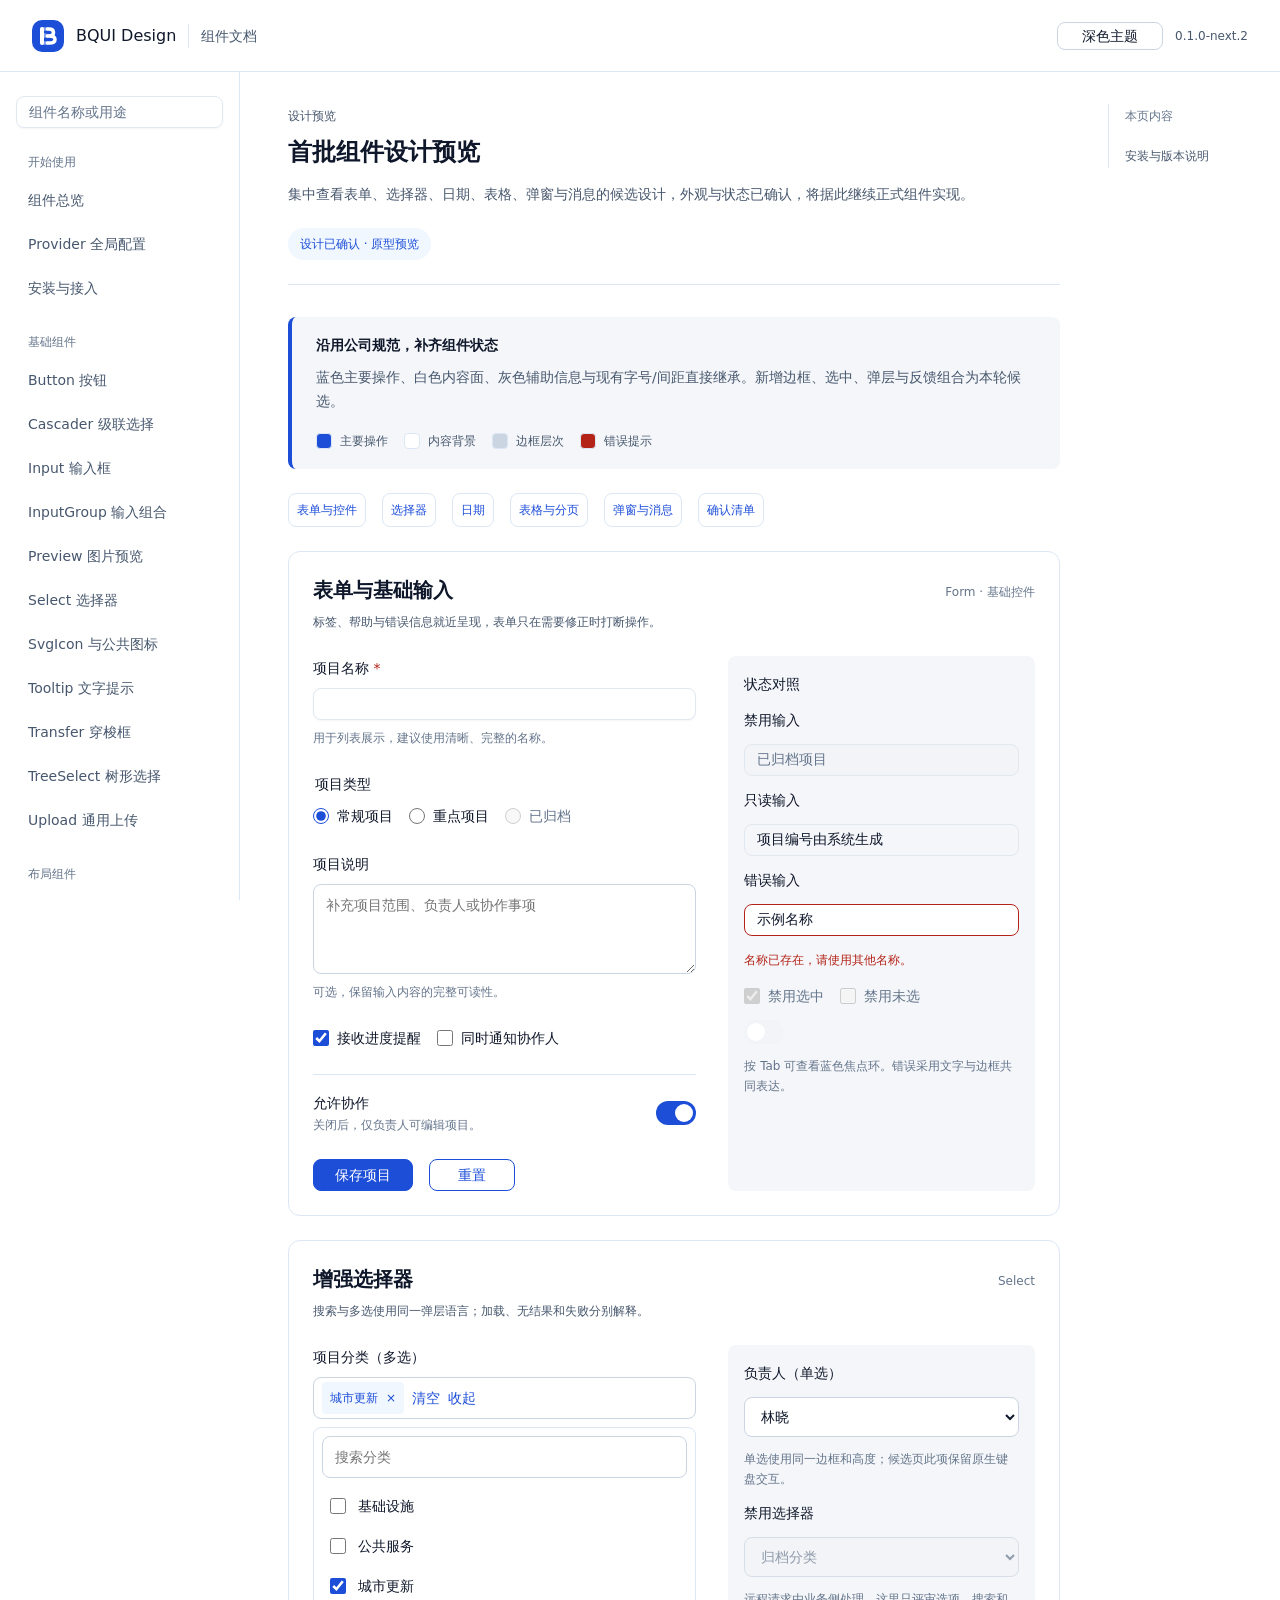
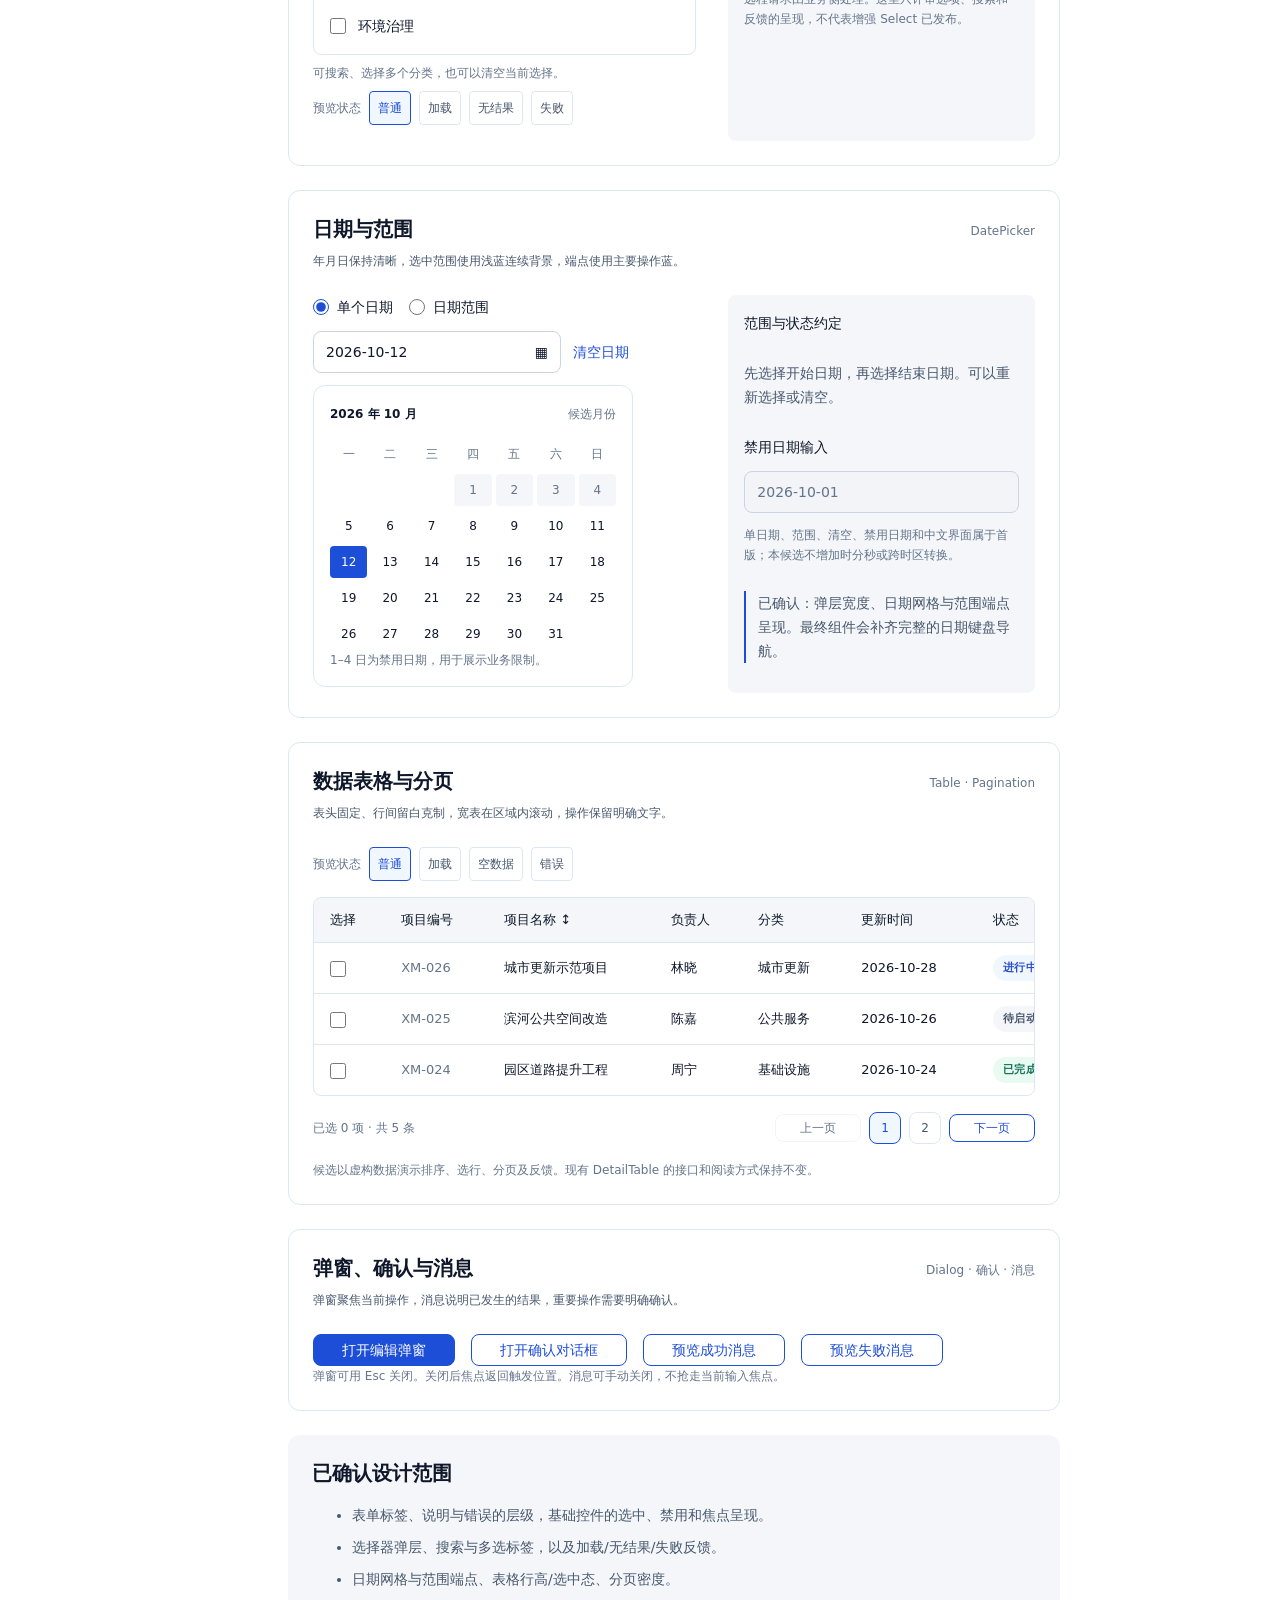
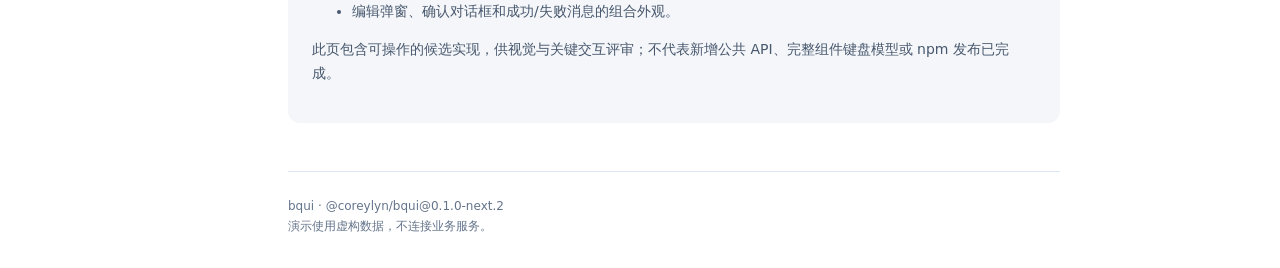
==== commit e621ccc0: "docs: publish bqui 0.1.0-next.2 component site" ====
--- a/design-preview/index.html
+++ b/design-preview/index.html
@@ -1,3 +1,3 @@
-<!doctype html><html lang="zh-CN"><head><meta charset="UTF-8"><meta name="viewport" content="width=device-width, initial-scale=1.0"><meta name="description" content="bqui 组件、交互示例与 API 文档"><title>bqui 组件文档</title>  <script type="module" crossorigin src="../assets/main-D-tt_MA1.js"></script>
-  <link rel="stylesheet" crossorigin href="../assets/main-DFbiQxpN.css">
+<!doctype html><html lang="zh-CN"><head><meta charset="UTF-8"><meta name="viewport" content="width=device-width, initial-scale=1.0"><meta name="description" content="bqui 组件、交互示例与 API 文档"><link rel="icon" type="image/svg+xml" href="../favicon.svg"><title>BQUI Design</title>  <script type="module" crossorigin src="../assets/main-B8V6Y4cH.js"></script>
+  <link rel="stylesheet" crossorigin href="../assets/main-BcPtCSY2.css">
 </head><body><div id="root"></div></body></html>
--- a/assets/main-BcPtCSY2.css
+++ b/assets/main-BcPtCSY2.css
@@ -0,0 +1 @@
+.bqui-react{--bqui-space-0: 0px;--bqui-space-4: 4px;--bqui-space-8: 8px;--bqui-space-12: 12px;--bqui-space-16: 16px;--bqui-space-24: 24px;--bqui-space-32: 32px;--bqui-radius-control: 8px;--bqui-radius-panel: 12px;--bqui-radius-card: 16px;--bqui-radius-pill: 9999px;--bqui-size-control-small: 32px;--bqui-size-control-medium: 40px;--bqui-font-size-caption: 12px;--bqui-font-size-body: 14px;--bqui-font-size-card: 16px;--bqui-font-size-section: 20px;--bqui-font-size-page: 24px;--bqui-font-line-caption: 20px;--bqui-font-line-body: 24px;--bqui-font-line-card: 24px;--bqui-font-line-section: 28px;--bqui-font-line-page: 32px;--bqui-font-family: "Noto Sans SC";--bqui-font-weight-regular: 400;--bqui-font-weight-bold: 700;--bqui-stroke-default: 1px;--bqui-stroke-focus: 2px;--bqui-font-size-hero-title: 24px;--bqui-font-line-hero-title: 28.8px;--bqui-font-size-hero-description: 16px;--bqui-font-line-hero-description: 28px;--bqui-font-size-upload-heading: 28px;--bqui-font-line-upload-heading: 36px;--bqui-font-size-upload-title: 20px;--bqui-font-line-upload-title: 28px;--bqui-font-size-history-title: 20px;--bqui-font-line-history-title: 28px;--bqui-font-size-label: 11px;--bqui-font-line-label: 16px;--bqui-font-size-table-body: 13px;--bqui-font-line-table-body: 20px;--bqui-font-size-start-action: 16px;--bqui-font-line-start-action: 22.4px;--bqui-font-size-step-label: 16px;--bqui-font-line-step-label: 24px;--bqui-font-weight-medium: 500;--bqui-font-weight-semibold: 600;--bqui-font-tracking-hero: -.48px;--bqui-font-tracking-heading: -.4px;--bqui-font-tracking-title: -.2px;--bqui-font-tracking-label: .4px;--bqui-space-7: 7px;--bqui-space-10: 10px;--bqui-space-18: 18px;--bqui-space-22: 22px;--bqui-radius-surface: 18px;--bqui-radius-upload-drop: 14px;--bqui-radius-upload-badge: 14px;--bqui-radius-start-action: 12px;--bqui-size-control-start-action: 44px;--bqui-size-history-header: 34px;--bqui-size-history-row: 50px;--bqui-size-history-status: 26px;--bqui-size-step-marker: 30px;--bqui-font-line-select: 22px;--bqui-size-select-width: 144px;--bqui-size-button-small: 28px;--bqui-size-button-medium: 32px;--bqui-size-button-large: 40px;--bqui-size-input-small: 28px;--bqui-size-input-medium: 32px;--bqui-size-input-large: 40px}:where(.bqui-react:not(.bqui-react .bqui-react)),:where(.bqui-react,.bqui-react *)[data-bqui-theme=light]{color-scheme:light;--bqui-color-action-default: #1d4ed8;--bqui-color-action-hover: #1e40af;--bqui-color-action-pressed: #1e3a8a;--bqui-color-text-primary: #0f172a;--bqui-color-text-secondary: #47576d;--bqui-color-text-muted: #64748b;--bqui-color-text-link: #1d4ed8;--bqui-color-text-inverse: #ffffff;--bqui-color-text-disabled: #64748b;--bqui-color-surface-canvas: #f4f6f9;--bqui-color-surface-default: #ffffff;--bqui-color-surface-subtle: #f0f7ff;--bqui-color-surface-disabled: #f2f4f7;--bqui-color-border-subtle: #dce7f6;--bqui-color-border-control: #64748b;--bqui-color-border-focus: #1d4ed8;--bqui-color-border-inverse: #ffffff;--bqui-color-status-info: #284fc8;--bqui-color-status-success: #1ea878;--bqui-color-status-danger: #f0515e;--bqui-color-text-danger: #b42318;--bqui-color-border-danger: #b42318;--bqui-color-upload-warm-border: #f2982a;--bqui-color-upload-warm-text: #b45309;--bqui-color-upload-warm-surface: #fffbf2;--bqui-color-upload-warm-hover: #fffcf9;--bqui-color-upload-primary-hover: #f8fafe;--bqui-color-text-success: #127354;--bqui-color-surface-success: #e8faf2;--bqui-color-surface-danger: #fff0f2;--bqui-color-upload-positive-hover: #f5fcf8;--bqui-color-border-select: #cbd5e1;--bqui-color-upload-positive-drop-border: #009951;--bqui-color-button-primary-tint-hover: #e4eafa;--bqui-color-button-primary-tint-pressed: #d2dcf7;--bqui-color-button-danger-hover: #9b211b;--bqui-color-button-danger-pressed: #831f1d;--bqui-color-button-danger-tint-hover: #f6e5e3;--bqui-color-button-danger-tint-pressed: #f0d3d1;--bqui-color-button-success-hover: #12654e;--bqui-color-button-success-pressed: #115747;--bqui-color-button-success-tint-hover: #e3eeea;--bqui-color-button-success-tint-pressed: #d0e3dd;--bqui-color-input-border: #e2e8f0;--bqui-color-input-focus-ring: #e8effc}:where(.bqui-react,.bqui-react *)[data-bqui-theme=dark]{color-scheme:dark;--bqui-color-action-default: #8bb9ff;--bqui-color-action-hover: #a7c8ff;--bqui-color-action-pressed: #c0d9ff;--bqui-color-text-primary: #edf2fa;--bqui-color-text-secondary: #acbbcf;--bqui-color-text-muted: #99abc1;--bqui-color-text-link: #8bb9ff;--bqui-color-text-inverse: #101924;--bqui-color-text-disabled: #8291a3;--bqui-color-surface-canvas: #111822;--bqui-color-surface-default: #1b2533;--bqui-color-surface-subtle: #273951;--bqui-color-surface-disabled: #252f3e;--bqui-color-border-subtle: #3b4c63;--bqui-color-border-control: #7d91aa;--bqui-color-border-focus: #a7c8ff;--bqui-color-border-inverse: #101924;--bqui-color-status-info: #8bb9ff;--bqui-color-status-success: #75e0b4;--bqui-color-status-danger: #ff9da5;--bqui-color-text-danger: #ff9da5;--bqui-color-border-danger: #ff9da5;--bqui-color-upload-warm-border: #e9b76a;--bqui-color-upload-warm-text: #f3c67f;--bqui-color-upload-warm-surface: #372d22;--bqui-color-upload-warm-hover: #403428;--bqui-color-upload-primary-hover: #273951;--bqui-color-text-success: #75e0b4;--bqui-color-surface-success: #19392f;--bqui-color-surface-danger: #3c2330;--bqui-color-upload-positive-hover: #233b34;--bqui-color-border-select: #7d91aa;--bqui-color-upload-positive-drop-border: #75e0b4;--bqui-color-button-primary-tint-hover: #293e5c;--bqui-color-button-primary-tint-pressed: #314967;--bqui-color-button-danger-hover: #ffb1b8;--bqui-color-button-danger-pressed: #ffc4c9;--bqui-color-button-danger-tint-hover: #482b37;--bqui-color-button-danger-tint-pressed: #553240;--bqui-color-button-success-hover: #91e9c6;--bqui-color-button-success-pressed: #b4f3db;--bqui-color-button-success-tint-hover: #21463a;--bqui-color-button-success-tint-pressed: #285244;--bqui-color-input-border: #7d91aa;--bqui-color-input-focus-ring: #324e72}@layer properties;.bqui-react .visible{visibility:visible}.bqui-react .sr-only{position:absolute;width:1px;height:1px;padding:0;margin:-1px;overflow:hidden;clip-path:inset(50%);white-space:nowrap;border-width:0}.bqui-react .fixed{position:fixed}.bqui-react .relative{position:relative}.bqui-react .block{display:block}.bqui-react .flex{display:flex}.bqui-react .grid{display:grid}.bqui-react .hidden{display:none}.bqui-react .inline{display:inline}.bqui-react .inline-grid{display:inline-grid}.bqui-react .min-h-\[20rem\]{min-height:20rem}.bqui-react .w-\[5rem\]{width:5rem}.bqui-react .w-\[24rem\]{width:24rem}.bqui-react .max-w-\[9rem\]{max-width:9rem}.bqui-react .max-w-full{max-width:100%}.bqui-react .resize{resize:both}.bqui-react .flex-wrap{flex-wrap:wrap}.bqui-react .items-center{align-items:center}.bqui-react .justify-items-center{justify-items:center}.bqui-react .gap-\[var\(--bqui-space-8\)\]{gap:var(--bqui-space-8)}.bqui-react .gap-\[var\(--bqui-space-12\)\]{gap:var(--bqui-space-12)}.bqui-react .gap-\[var\(--bqui-space-24\)\]{gap:var(--bqui-space-24)}.bqui-react .p-\[var\(--bqui-space-24\)\]{padding:var(--bqui-space-24)}.bqui-react .underline{text-decoration-line:underline}.bqui-react .ring{--tw-ring-shadow: var(--tw-ring-inset,) 0 0 0 calc(1px + var(--tw-ring-offset-width)) var(--tw-ring-color, currentcolor);box-shadow:var(--tw-inset-shadow),var(--tw-inset-ring-shadow),var(--tw-ring-offset-shadow),var(--tw-ring-shadow),var(--tw-shadow)}.bqui-react .outline{outline-style:var(--tw-outline-style);outline-width:1px}.bqui-react .filter{filter:var(--tw-blur,) var(--tw-brightness,) var(--tw-contrast,) var(--tw-grayscale,) var(--tw-hue-rotate,) var(--tw-invert,) var(--tw-saturate,) var(--tw-sepia,) var(--tw-drop-shadow,)}@property --tw-shadow{syntax: "*"; inherits: false; initial-value: 0 0 #0000;}@property --tw-shadow-color{syntax: "*"; inherits: false;}@property --tw-shadow-alpha{syntax: "<percentage>"; inherits: false; initial-value: 100%;}@property --tw-inset-shadow{syntax: "*"; inherits: false; initial-value: 0 0 #0000;}@property --tw-inset-shadow-color{syntax: "*"; inherits: false;}@property --tw-inset-shadow-alpha{syntax: "<percentage>"; inherits: false; initial-value: 100%;}@property --tw-ring-color{syntax: "*"; inherits: false;}@property --tw-ring-shadow{syntax: "*"; inherits: false; initial-value: 0 0 #0000;}@property --tw-inset-ring-color{syntax: "*"; inherits: false;}@property --tw-inset-ring-shadow{syntax: "*"; inherits: false; initial-value: 0 0 #0000;}@property --tw-ring-inset{syntax: "*"; inherits: false;}@property --tw-ring-offset-width{syntax: "<length>"; inherits: false; initial-value: 0px;}@property --tw-ring-offset-color{syntax: "*"; inherits: false; initial-value: #fff;}@property --tw-ring-offset-shadow{syntax: "*"; inherits: false; initial-value: 0 0 #0000;}@property --tw-outline-style{syntax: "*"; inherits: false; initial-value: solid;}@property --tw-blur{syntax: "*"; inherits: false;}@property --tw-brightness{syntax: "*"; inherits: false;}@property --tw-contrast{syntax: "*"; inherits: false;}@property --tw-grayscale{syntax: "*"; inherits: false;}@property --tw-hue-rotate{syntax: "*"; inherits: false;}@property --tw-invert{syntax: "*"; inherits: false;}@property --tw-opacity{syntax: "*"; inherits: false;}@property --tw-saturate{syntax: "*"; inherits: false;}@property --tw-sepia{syntax: "*"; inherits: false;}@property --tw-drop-shadow{syntax: "*"; inherits: false;}@property --tw-drop-shadow-color{syntax: "*"; inherits: false;}@property --tw-drop-shadow-alpha{syntax: "<percentage>"; inherits: false; initial-value: 100%;}@property --tw-drop-shadow-size{syntax: "*"; inherits: false;}@layer properties{@supports ((-webkit-hyphens: none) and (not (margin-trim: inline))) or ((-moz-orient: inline) and (not (color:rgb(from red r g b)))){.bqui-react *,.bqui-react :before,.bqui-react :after,.bqui-react ::backdrop{--tw-shadow: 0 0 #0000;--tw-shadow-color: initial;--tw-shadow-alpha: 100%;--tw-inset-shadow: 0 0 #0000;--tw-inset-shadow-color: initial;--tw-inset-shadow-alpha: 100%;--tw-ring-color: initial;--tw-ring-shadow: 0 0 #0000;--tw-inset-ring-color: initial;--tw-inset-ring-shadow: 0 0 #0000;--tw-ring-inset: initial;--tw-ring-offset-width: 0px;--tw-ring-offset-color: #fff;--tw-ring-offset-shadow: 0 0 #0000;--tw-outline-style: solid;--tw-blur: initial;--tw-brightness: initial;--tw-contrast: initial;--tw-grayscale: initial;--tw-hue-rotate: initial;--tw-invert: initial;--tw-opacity: initial;--tw-saturate: initial;--tw-sepia: initial;--tw-drop-shadow: initial;--tw-drop-shadow-color: initial;--tw-drop-shadow-alpha: 100%;--tw-drop-shadow-size: initial}}}.bqui-react{color:var(--bqui-color-text-primary);font-family:var(--bqui-font-family),"Microsoft YaHei",system-ui,sans-serif;font-size:var(--bqui-font-size-body);line-height:var(--bqui-font-line-body)}.bqui-react *,.bqui-react *:before,.bqui-react *:after{box-sizing:border-box}.bqui-react .bqr-input-root{--bqr-input-height:var(--bqui-size-input-medium);display:inline-flex;width:100%;min-width:0;max-width:100%;vertical-align:middle;border-radius:var(--bqui-radius-control)}.bqui-react .bqr-input-root[data-size=small]{--bqr-input-height:var(--bqui-size-input-small)}.bqui-react .bqr-input-root[data-size=large]{--bqr-input-height:var(--bqui-size-input-large)}.bqui-react .bqr-input-control{display:flex;align-items:center;gap:var(--bqui-space-8);flex:1;min-width:0;height:var(--bqr-input-height);padding:0 var(--bqui-space-12);border:var(--bqui-stroke-default) solid var(--bqui-color-input-border);border-radius:var(--bqui-radius-control);background:var(--bqui-color-surface-default);color:var(--bqui-color-text-primary);box-shadow:0 1px 2px var(--bqui-color-surface-canvas)}.bqui-react .bqr-input{display:block;width:100%;min-width:0;flex:1;height:100%;margin:0;padding:0;border:0;border-radius:0;outline:none;font:inherit;line-height:normal;background:transparent;color:inherit;box-shadow:none}.bqui-react .bqr-input::placeholder{color:var(--bqui-color-text-muted);opacity:1}.bqui-react .bqr-input:focus-visible{outline:none}.bqui-react .bqr-input-control[data-appearance=filled]{border-color:transparent;background:var(--bqui-color-surface-canvas);box-shadow:none}.bqui-react .bqr-input-control[data-appearance=borderless]{border-color:transparent;background:transparent;box-shadow:none}.bqui-react .bqr-input-control:not([data-disabled]):not([data-readonly]):hover{border-color:var(--bqui-color-border-select)}.bqui-react .bqr-input-control:focus-within{border-color:var(--bqui-color-border-focus);box-shadow:0 0 0 var(--bqui-space-4) var(--bqui-color-input-focus-ring)}.bqui-react .bqr-input-control:not([data-disabled]):not([data-readonly]):focus-within{border-color:var(--bqui-color-border-focus)}.bqui-react .bqr-input-control[data-invalid]{border-color:var(--bqui-color-border-danger)}.bqui-react .bqr-input-control[data-invalid]:not([data-disabled]):hover,.bqui-react .bqr-input-control[data-invalid]:not([data-disabled]):focus-within{border-color:var(--bqui-color-border-danger)}.bqui-react .bqr-input-control[data-invalid]:focus-within{box-shadow:0 0 0 var(--bqui-space-4) var(--bqui-color-surface-danger)}.bqui-react .bqr-input-control[data-readonly]{background:var(--bqui-color-surface-canvas)}.bqui-react .bqr-input-control[data-disabled],.bqui-react .bqr-input-control:has(>input:disabled){background:var(--bqui-color-surface-disabled);border-color:var(--bqui-color-input-border);color:var(--bqui-color-text-disabled);box-shadow:none;cursor:not-allowed}.bqui-react .bqr-input:disabled{cursor:not-allowed}.bqui-react .bqr-input-affix{display:inline-flex;align-items:center;flex:none;color:var(--bqui-color-text-secondary)}.bqui-react .bqr-input-affix svg,.bqui-react .bqr-input-clear svg{width:16px;height:16px;flex:none}.bqui-react .bqr-input-clear{display:inline-flex;align-items:center;justify-content:center;flex:none;width:20px;height:20px;border:0;border-radius:var(--bqui-radius-control);padding:0;background:transparent;color:var(--bqui-color-text-muted);cursor:pointer}.bqui-react .bqr-input-clear:hover{background:var(--bqui-color-surface-disabled);color:var(--bqui-color-text-primary)}.bqui-react .bqr-input-clear[data-trigger=hover]{opacity:0}.bqui-react .bqr-input-control:hover .bqr-input-clear,.bqui-react .bqr-input-control:focus-within .bqr-input-clear{opacity:1}.bqui-react .bqr-input-clear:focus-visible,.bqui-react .bqr-button:focus-visible{outline:var(--bqui-stroke-focus) solid var(--bqui-color-border-focus);outline-offset:var(--bqui-stroke-focus)}.bqui-react .bqr-input-addon{display:flex;align-items:center;flex:none;height:var(--bqr-input-height);padding:0 var(--bqui-space-12);border:var(--bqui-stroke-default) solid var(--bqui-color-input-border);background:var(--bqui-color-surface-canvas);color:var(--bqui-color-text-secondary)}.bqui-react .bqr-input-addon[data-position=before]{border-radius:var(--bqui-radius-control) 0 0 var(--bqui-radius-control);border-right:0}.bqui-react .bqr-input-addon[data-position=after]{border-radius:0 var(--bqui-radius-control) var(--bqui-radius-control) 0;border-left:0}.bqui-react .bqr-input-root:has(>[data-position=before])>.bqr-input-control{border-top-left-radius:0;border-bottom-left-radius:0}.bqui-react .bqr-input-root:has(>[data-position=after])>.bqr-input-control{border-top-right-radius:0;border-bottom-right-radius:0}.bqui-react .bqr-input-addon:has(>.bqr-button),.bqui-react .bqr-input-addon:has(>.bqr-select){padding:0;border:0;background:transparent}.bqui-react .bqr-input-addon>.bqr-button,.bqui-react .bqr-input-addon>.bqr-select{height:var(--bqr-input-height);min-height:var(--bqr-input-height);border-radius:inherit}.bqui-react .bqr-input-addon>.bqr-select>.bqr-select-control{height:var(--bqr-input-height);border-radius:inherit;border-color:var(--bqui-color-input-border)}.bqui-react .bqr-input-addon[data-position=before]>.bqr-select>.bqr-select-control{border-right:0}.bqui-react .bqr-input-control[data-disabled] .bqr-input-affix,.bqui-react .bqr-input-control:has(>input:disabled) .bqr-input-affix{color:inherit}.bqui-react .bqr-input-root:has(input:disabled)>.bqr-input-addon{background:var(--bqui-color-surface-disabled);color:var(--bqui-color-text-disabled)}@media(hover:none){.bqui-react .bqr-input-clear[data-trigger=hover]{opacity:1}}@media(forced-colors:active){.bqui-react .bqr-input-control:focus-within{outline:var(--bqui-stroke-focus) solid var(--bqui-color-border-focus);outline-offset:var(--bqui-stroke-focus)}}.bqui-react .bqr-button{--bqr-button-tone:var(--bqui-color-action-default);--bqr-button-hover:var(--bqui-color-action-hover);--bqr-button-pressed:var(--bqui-color-action-pressed);--bqr-button-tint:var(--bqui-color-surface-subtle);--bqr-button-tint-hover:var(--bqui-color-button-primary-tint-hover);--bqr-button-tint-pressed:var(--bqui-color-button-primary-tint-pressed);margin:0;position:relative;min-height:var(--bqui-size-button-medium);padding:var(--bqui-space-4) var(--bqui-space-16);border:var(--bqui-stroke-default) solid var(--bqr-button-tone);border-radius:var(--bqui-radius-control);font:inherit;line-height:var(--bqui-font-line-caption);color:var(--bqui-color-text-inverse);background:var(--bqr-button-tone);cursor:pointer;overflow-wrap:anywhere;white-space:normal;text-decoration:none;vertical-align:middle}.bqui-react .bqr-button[data-variant=danger]{--bqr-button-tone:var(--bqui-color-text-danger);--bqr-button-hover:var(--bqui-color-button-danger-hover);--bqr-button-pressed:var(--bqui-color-button-danger-pressed);--bqr-button-tint:var(--bqui-color-surface-danger);--bqr-button-tint-hover:var(--bqui-color-button-danger-tint-hover);--bqr-button-tint-pressed:var(--bqui-color-button-danger-tint-pressed)}.bqui-react .bqr-button[data-variant=success]{--bqr-button-tone:var(--bqui-color-text-success);--bqr-button-hover:var(--bqui-color-button-success-hover);--bqr-button-pressed:var(--bqui-color-button-success-pressed);--bqr-button-tint:var(--bqui-color-surface-success);--bqr-button-tint-hover:var(--bqui-color-button-success-tint-hover);--bqr-button-tint-pressed:var(--bqui-color-button-success-tint-pressed)}.bqui-react .bqr-button[data-variant=default]{--bqr-button-tone:var(--bqui-color-text-primary);--bqr-button-hover:var(--bqui-color-text-secondary);--bqr-button-pressed:var(--bqui-color-text-primary);--bqr-button-tint:var(--bqui-color-surface-canvas);--bqr-button-tint-hover:var(--bqui-color-surface-disabled);--bqr-button-tint-pressed:var(--bqui-color-border-select)}.bqui-react .bqr-button>span{grid-area:1/1}.bqui-react .bqr-button-label,.bqui-react .bqr-button-loading{display:inline-flex;gap:var(--bqui-space-8);align-items:center;justify-content:center;min-width:0;max-width:100%}.bqui-react .bqr-button-icon{display:inline-flex;align-items:center;justify-content:center;flex:none}.bqui-react .bqr-button-icon:empty{display:none}.bqui-react .bqr-button-icon>svg,.bqui-react .bqr-button-spinner{width:16px;height:16px;flex:none}.bqui-react .bqr-button-loading{visibility:hidden;pointer-events:none}.bqui-react .bqr-button[aria-busy=true]{cursor:default;opacity:.65}.bqui-react .bqr-button[aria-busy=true][data-bqui-theme=dark]{opacity:.85}.bqui-react .bqr-button[aria-busy=true] .bqr-button-label{opacity:0}.bqui-react .bqr-button[aria-busy=true] .bqr-button-loading{visibility:visible}.bqui-react .bqr-button[aria-busy=true] .bqr-button-spinner{animation:bqr-button-spin .8s linear infinite}@keyframes bqr-button-spin{to{transform:rotate(360deg)}}@media(prefers-reduced-motion:reduce){.bqui-react .bqr-button[aria-busy=true] .bqr-button-spinner{animation:none}}.bqui-react .bqr-button[data-size=small]{min-height:var(--bqui-size-button-small);padding:var(--bqui-space-0) var(--bqui-space-12)}.bqui-react .bqr-button[data-size=large]{min-height:var(--bqui-size-button-large);padding:var(--bqui-space-8) var(--bqui-space-16)}.bqui-react .bqr-button[data-size=start-action]{min-height:var(--bqui-size-control-start-action);padding:0 var(--bqui-space-18);border-radius:var(--bqui-radius-start-action);font-size:var(--bqui-font-size-start-action);line-height:var(--bqui-font-line-start-action);font-weight:var(--bqui-font-weight-regular)}.bqui-react .bqr-button[data-shape=round]{border-radius:var(--bqui-radius-pill)}.bqui-react .bqr-button[data-icon-only]{width:var(--bqui-size-button-medium);height:var(--bqui-size-button-medium);min-width:var(--bqui-size-button-medium);padding:0}.bqui-react .bqr-button[data-icon-only][data-size=small]{width:var(--bqui-size-button-small);height:var(--bqui-size-button-small);min-width:var(--bqui-size-button-small)}.bqui-react .bqr-button[data-icon-only][data-size=large]{width:var(--bqui-size-button-large);height:var(--bqui-size-button-large);min-width:var(--bqui-size-button-large)}.bqui-react .bqr-button[data-icon-only][data-size=start-action]{width:var(--bqui-size-control-start-action);height:var(--bqui-size-control-start-action);min-width:var(--bqui-size-control-start-action)}.bqui-react .bqr-button:not([data-inactive]):hover{background:var(--bqr-button-hover);border-color:var(--bqr-button-hover)}.bqui-react .bqr-button:not([data-inactive]):active{background:var(--bqr-button-pressed);border-color:var(--bqr-button-pressed)}.bqui-react .bqr-button[data-appearance=filled]{background:var(--bqr-button-tint);border-color:transparent;color:var(--bqr-button-tone)}.bqui-react .bqr-button[data-appearance=filled]:not([data-inactive]):hover{background:var(--bqr-button-tint-hover);border-color:transparent;color:var(--bqr-button-hover)}.bqui-react .bqr-button[data-appearance=filled]:not([data-inactive]):active{background:var(--bqr-button-tint-pressed);border-color:transparent;color:var(--bqr-button-pressed)}.bqui-react .bqr-button[data-appearance=line]{background:var(--bqui-color-surface-default);border-color:var(--bqr-button-tone);color:var(--bqr-button-tone)}.bqui-react .bqr-button[data-appearance=line]:not([data-inactive]):hover{background:var(--bqr-button-tint);border-color:var(--bqr-button-hover);color:var(--bqr-button-hover)}.bqui-react .bqr-button[data-appearance=line]:not([data-inactive]):active{background:var(--bqr-button-tint-hover);border-color:var(--bqr-button-pressed);color:var(--bqr-button-pressed)}.bqui-react .bqr-button[data-appearance=text],.bqui-react .bqr-button[data-appearance=link]{background:transparent;border-color:transparent;color:var(--bqr-button-tone)}.bqui-react .bqr-button[data-appearance=text]:not([data-inactive]):hover{background:var(--bqr-button-tint);border-color:transparent;color:var(--bqr-button-hover)}.bqui-react .bqr-button[data-appearance=text]:not([data-inactive]):active{background:var(--bqr-button-tint-hover);border-color:transparent;color:var(--bqr-button-pressed)}.bqui-react .bqr-button[data-appearance=link]:not([data-inactive]):hover{background:transparent;border-color:transparent;color:var(--bqr-button-hover);text-decoration:underline}.bqui-react .bqr-button[data-appearance=link]:not([data-inactive]):active{background:transparent;border-color:transparent;color:var(--bqr-button-pressed);text-decoration:underline}.bqui-react .bqr-button:is(:disabled,[aria-disabled=true]):not([aria-busy=true]){background:var(--bqui-color-surface-disabled);border-color:var(--bqui-color-surface-disabled);color:var(--bqui-color-text-disabled);cursor:not-allowed;text-decoration:none}.bqui-react .bqr-button:is(:disabled,[aria-disabled=true]):not([aria-busy=true]):is([data-appearance=line],[data-appearance=text],[data-appearance=link]){background:transparent;border-color:transparent}.bqui-react .bqr-button:is(:disabled,[aria-disabled=true]):not([aria-busy=true])[data-appearance=line]{border-color:var(--bqui-color-surface-disabled)}.bqui-react .bqr-button-group{display:inline-flex;align-items:stretch;max-width:100%;isolation:isolate}.bqui-react .bqr-button-group>.bqr-button{border-radius:0}.bqui-react .bqr-button-group>.bqr-button+.bqr-button{margin-left:calc(-1 * var(--bqui-stroke-default))}.bqui-react .bqr-button-group>.bqr-button:first-child{border-start-start-radius:var(--bqui-radius-control);border-end-start-radius:var(--bqui-radius-control)}.bqui-react .bqr-button-group>.bqr-button:last-child{border-start-end-radius:var(--bqui-radius-control);border-end-end-radius:var(--bqui-radius-control)}.bqui-react .bqr-button-group>.bqr-button[data-shape=round]:first-child{border-start-start-radius:var(--bqui-radius-pill);border-end-start-radius:var(--bqui-radius-pill)}.bqui-react .bqr-button-group>.bqr-button[data-shape=round]:last-child{border-start-end-radius:var(--bqui-radius-pill);border-end-end-radius:var(--bqui-radius-pill)}.bqui-react .bqr-button-group>.bqr-button[data-appearance=solid]+.bqr-button[data-appearance=solid]{border-left-color:var(--bqui-color-border-inverse)}.bqui-react .bqr-button-group>.bqr-button:focus-visible{z-index:1}.bqui-react a.bqr-button:not([data-appearance=link]):hover{text-decoration:none}.bqui-react .bqr-button[data-variant=default][data-appearance=line]{border-color:var(--bqui-color-border-select)}.bqui-react .bqr-button[data-variant=default][data-appearance=line]:not([data-inactive]):is(:hover,:active){border-color:var(--bqui-color-border-select)}.bqui-react .bqr-button[data-size=start-action] .bqr-button-icon>svg,.bqui-react .bqr-button[data-size=start-action] .bqr-button-spinner{width:20px;height:20px}.bqr-alert{--bqr-alert-accent: var(--bqui-color-text-link);--bqr-alert-bg: var(--bqui-color-surface-subtle);display:flex;flex-wrap:wrap;align-items:flex-start;gap:var(--bqui-space-8);padding:var(--bqui-space-8) var(--bqui-space-12);border:var(--bqui-stroke-default) solid var(--bqui-color-border-subtle);border-inline-start:var(--bqui-space-4) solid var(--bqr-alert-accent);border-radius:var(--bqui-radius-control);background:var(--bqr-alert-bg);color:var(--bqui-color-text-primary);font-size:var(--bqui-font-size-body);line-height:var(--bqui-font-line-body)}.bqr-alert[data-banner]{border-radius:0}.bqr-alert[data-size=small]{font-size:var(--bqui-font-size-caption);line-height:var(--bqui-font-line-caption)}.bqr-alert[data-size=large]{padding:var(--bqui-space-16)}.bqr-alert[data-tone=neutral],.bqr-alert[data-tone=warning]{--bqr-alert-accent: var(--bqui-color-text-secondary);--bqr-alert-bg: var(--bqui-color-surface-canvas)}.bqr-alert[data-tone=success]{--bqr-alert-accent: var(--bqui-color-text-success);--bqr-alert-bg: var(--bqui-color-surface-success)}.bqr-alert[data-tone=danger]{--bqr-alert-accent: var(--bqui-color-text-danger);--bqr-alert-bg: var(--bqui-color-surface-danger)}.bqr-alert-icon{color:var(--bqr-alert-accent);font-size:var(--bqui-font-size-card)}.bqr-alert-body{flex:1;min-inline-size:0;overflow-wrap:anywhere}.bqr-alert-body a{color:var(--bqui-color-text-link);text-decoration:underline}.bqr-alert-controls{display:flex;flex-wrap:wrap;align-items:center;gap:var(--bqui-space-12)}.bqr-alert-controls:empty{display:none}.bqr-alert-controls button{min-inline-size:var(--bqui-size-button-small);min-block-size:var(--bqui-size-button-small);border:var(--bqui-stroke-default) solid transparent;border-radius:var(--bqui-radius-control);color:var(--bqui-color-text-primary);background:transparent;cursor:pointer}.bqr-alert-controls button:hover{border-color:var(--bqui-color-border-subtle);background:var(--bqui-color-surface-default)}.bqr-alert-controls button:focus-visible{outline:var(--bqui-stroke-focus) solid var(--bqui-color-text-link);outline-offset:2px}.bqui-react.bqr-anchor{min-inline-size:0;font-size:var(--bqui-font-size-body);line-height:var(--bqui-font-line-body)}.bqui-react.bqr-anchor ul{list-style:none;margin:0;padding:0}.bqui-react.bqr-anchor ul ul{margin-inline-start:var(--bqui-space-12);padding-inline-start:var(--bqui-space-8);border-inline-start:var(--bqui-stroke-default) solid var(--bqui-color-border-subtle)}.bqui-react.bqr-anchor a{display:inline-block;padding:var(--bqui-space-4) var(--bqui-space-8);border-radius:var(--bqui-radius-control);color:var(--bqui-color-text-link);overflow-wrap:anywhere}.bqui-react.bqr-anchor a:hover{background:var(--bqui-color-surface-subtle)}.bqui-react.bqr-anchor a:focus-visible{outline:var(--bqui-stroke-focus) solid var(--bqui-color-border-focus);outline-offset:calc(-1 * var(--bqui-stroke-focus))}.bqui-react.bqr-back-top[data-position=fixed]{position:fixed;inset-block-end:var(--bqui-space-24);inset-inline-end:var(--bqui-space-24);z-index:1}.bqui-react .bqr-anchored-panel{position:fixed;inset:auto;z-index:1000;box-sizing:border-box;inline-size:max-content;max-inline-size:min(100%,22rem);margin:0;padding:0;overflow:visible;border:0;border-radius:var(--bqui-radius-control);background:transparent;color:var(--bqui-color-text-primary);font-size:var(--bqui-font-size-body);--bqr-popup-background: var(--bqui-color-surface-default);--bqr-arrow-x: var(--bqui-space-12);--bqr-arrow-y: var(--bqui-space-12)}.bqui-react .bqr-anchored-panel[role=tooltip]{color:var(--bqui-color-text-inverse);--bqr-popup-background: var(--bqui-color-text-primary)}.bqui-react .bqr-anchored-content{box-sizing:border-box;position:relative;max-block-size:inherit;padding:var(--bqui-space-12);overflow:auto;overscroll-behavior:contain;border:var(--bqui-stroke-default) solid var(--bqui-color-border-control);border-radius:inherit;background:var(--bqr-popup-background);overflow-wrap:anywhere}.bqui-react .bqr-anchored-panel[role=tooltip]>.bqr-anchored-content{padding:var(--bqui-space-8) var(--bqui-space-12);border:0;white-space:pre-wrap}.bqui-react .bqr-ellipsis-text{display:block;min-inline-size:0;overflow:hidden;text-overflow:ellipsis;white-space:nowrap}.bqui-react .bqr-ellipsis-text[data-multiline]{display:-webkit-box;-webkit-box-orient:vertical;white-space:pre-wrap;overflow-wrap:anywhere}.bqui-react .bqr-ellipsis-text:focus-visible{outline:var(--bqui-stroke-focus) solid var(--bqui-color-border-focus);outline-offset:calc(-1 * var(--bqui-stroke-focus))}.bqui-react .bqr-anchored-arrow{position:absolute;box-sizing:border-box;inline-size:var(--bqui-space-12);block-size:var(--bqui-space-12);border:var(--bqui-stroke-default) solid var(--bqui-color-border-control);background:var(--bqr-popup-background);transform:translate(-50%,-50%) rotate(45deg);pointer-events:none}.bqui-react .bqr-anchored-panel[data-side=bottom]>.bqr-anchored-arrow{top:0;left:var(--bqr-arrow-x)}.bqui-react .bqr-anchored-panel[data-side=top]>.bqr-anchored-arrow{top:100%;left:var(--bqr-arrow-x)}.bqui-react .bqr-anchored-panel[data-side=right]>.bqr-anchored-arrow{top:var(--bqr-arrow-y);left:0}.bqui-react .bqr-anchored-panel[data-side=left]>.bqr-anchored-arrow{top:var(--bqr-arrow-y);left:100%}.bqui-react .bqr-pop-confirm{display:grid;gap:var(--bqui-space-12)}.bqui-react .bqr-pop-confirm-main,.bqui-react .bqr-pop-confirm-footer{display:flex;align-items:flex-start;gap:var(--bqui-space-8)}.bqui-react .bqr-pop-confirm-footer{justify-content:flex-end;flex-wrap:wrap}.bqui-react .bqr-pop-confirm p{margin:0}.bqui-react .bqr-pop-confirm-icon,.bqui-react .bqr-pop-confirm-error{color:var(--bqui-color-text-danger)}.bqui-react .bqr-pop-confirm-footer [aria-disabled=true]{opacity:.65;cursor:wait}.bqui-react .bqr-avatar,.bqui-react .bqr-avatar-more{display:inline-grid;place-items:center;flex:none;inline-size:var(--bqr-avatar-size,var(--bqui-size-button-medium));block-size:var(--bqr-avatar-size,var(--bqui-size-button-medium));border-radius:50%;background:var(--bqui-color-surface-canvas);color:var(--bqui-color-text-primary);font:inherit;font-weight:var(--bqui-font-weight-semibold)}.bqui-react .bqr-avatar{overflow:hidden}.bqui-react .bqr-avatar[data-size=small],.bqui-react .bqr-avatar-more[data-size=small]{--bqr-avatar-size:var(--bqui-size-button-small)}.bqui-react .bqr-avatar[data-size=large],.bqui-react .bqr-avatar-more[data-size=large]{--bqr-avatar-size:var(--bqui-size-button-large)}.bqui-react .bqr-avatar[data-shape=square]{border-radius:var(--bqui-radius-control)}.bqui-react .bqr-avatar[data-tone=info],.bqui-react .bqr-avatar-more{color:var(--bqui-color-text-link);background:var(--bqui-color-surface-subtle)}.bqui-react .bqr-avatar[data-tone=success]{color:var(--bqui-color-text-success);background:var(--bqui-color-surface-success)}.bqui-react .bqr-avatar[data-tone=danger]{color:var(--bqui-color-text-danger);background:var(--bqui-color-surface-danger)}.bqui-react .bqr-avatar img{inline-size:100%;block-size:100%;object-fit:cover}.bqui-react .bqr-avatar-group,.bqui-react .bqr-avatar-strip{display:flex;flex-wrap:wrap;align-items:center;gap:var(--bqui-space-4);min-inline-size:0}.bqui-react .bqr-avatar-strip,.bqui-react .bqr-avatar-directory ul{list-style:none;padding:0;margin:0}.bqui-react .bqr-avatar-strip>li{display:flex;align-items:center;gap:var(--bqui-space-4)}.bqui-react .bqr-avatar-status{position:absolute;clip-path:inset(50%);inline-size:1px;block-size:1px;overflow:hidden}.bqui-react .bqr-avatar-more{border:0;inline-size:auto;min-inline-size:var(--bqr-avatar-size,var(--bqui-size-button-medium));padding-inline:var(--bqui-space-8);cursor:pointer}.bqui-react .bqr-avatar-more:focus-visible,.bqui-react .bqr-avatar-group:focus-visible{outline:var(--bqui-stroke-focus) solid var(--bqui-color-border-focus);outline-offset:var(--bqui-stroke-focus)}.bqui-react .bqr-avatar-directory,.bqui-react .bqr-avatar-directory ul{display:grid;gap:var(--bqui-space-8)}.bqui-react .bqr-avatar-directory li{display:flex;flex-wrap:wrap;align-items:center;gap:var(--bqui-space-8)}.bqui-react .bqr-avatar-member{flex:1;display:grid;min-inline-size:min(var(--bqui-space-32),100%);overflow-wrap:anywhere}.bqui-react .bqr-avatar-member>span{color:var(--bqui-color-text-secondary);font-size:var(--bqui-font-size-caption)}.bqr-badge{--bqr-badge-inline: var(--bqui-space-4);--bqr-badge-block: var(--bqui-space-4);position:relative;display:inline-flex;max-inline-size:100%;vertical-align:middle}.bqr-badge-indicator{--bqr-badge-accent: var(--bqui-color-text-danger);display:inline-grid;place-items:center;min-inline-size:var(--bqui-font-line-caption);min-block-size:var(--bqui-font-line-caption);padding-inline:var(--bqui-space-4);border-radius:var(--bqui-radius-pill);border:var(--bqui-stroke-default) solid var(--bqui-color-border-inverse);background:var(--bqr-badge-accent);color:var(--bqui-color-text-inverse);font-size:var(--bqui-font-size-caption);line-height:var(--bqui-font-line-caption);font-weight:var(--bqui-font-weight-bold);white-space:nowrap;pointer-events:none}.bqr-badge-indicator[data-dot]{min-inline-size:var(--bqui-space-8);min-block-size:var(--bqui-space-8);padding:0}.bqr-badge[data-attached] .bqr-badge-indicator{position:absolute;inset-block-start:calc(0px - var(--bqr-badge-block));inset-inline-end:calc(0px - var(--bqr-badge-inline))}.bqr-badge-indicator[data-tone=neutral],.bqr-badge-indicator[data-tone=warning]{--bqr-badge-accent: var(--bqui-color-text-secondary)}.bqr-badge-indicator[data-tone=success]{--bqr-badge-accent: var(--bqui-color-text-success)}.bqr-badge-indicator[data-tone=info]{--bqr-badge-accent: var(--bqui-color-text-link)}.bqui-react .bqr-breadcrumb{min-inline-size:0;color:var(--bqui-color-text-secondary);font-size:var(--bqui-font-size-body)}.bqui-react .bqr-breadcrumb[data-size=small]{font-size:var(--bqui-font-size-caption)}.bqui-react .bqr-breadcrumb[data-size=large]{font-size:var(--bqui-font-size-card)}.bqui-react .bqr-breadcrumb-list{display:flex;flex-wrap:wrap;align-items:baseline;gap:var(--bqui-space-4) var(--bqui-space-8);margin:0;padding:0;list-style:none}.bqui-react .bqr-breadcrumb-item,.bqui-react .bqr-breadcrumb-label{display:inline-flex;align-items:baseline;gap:var(--bqui-space-8);min-inline-size:0;max-inline-size:100%}.bqui-react .bqr-breadcrumb-label[aria-current=page]{color:var(--bqui-color-text-primary);font-weight:var(--bqui-font-weight-medium)}.bqui-react .bqr-breadcrumb-separator{color:var(--bqui-color-text-muted)}.bqui-react .bqr-nav-link{padding:0;border:0;border-radius:var(--bqui-radius-control);background:transparent;color:var(--bqui-color-text-link);font:inherit;text-align:start;text-decoration:none;cursor:pointer}.bqui-react .bqr-nav-link:hover{text-decoration:underline}.bqui-react .bqr-nav-link:focus-visible{outline:var(--bqui-stroke-focus) solid var(--bqui-color-border-focus);outline-offset:var(--bqui-stroke-focus)}.bqui-react .bqr-nav-icon{display:inline-flex;flex:none;align-self:center}.bqui-react .bqr-nav-label{min-inline-size:0;overflow-wrap:anywhere}.bqui-react .bqr-card{position:relative;min-inline-size:0;color:var(--bqui-color-text-primary);background:var(--bqui-color-surface-default);border:var(--bqui-stroke-default) solid var(--bqui-color-border-subtle);border-radius:var(--bqui-radius-card)}.bqui-react .bqr-card[data-hoverable]:hover,.bqui-react .bqr-card[data-hoverable]:focus-within{border-color:var(--bqui-color-action-default)}.bqui-react .bqr-card:focus-visible{outline:var(--bqui-stroke-focus) solid var(--bqui-color-border-focus)}.bqui-react .bqr-card-header{display:flex;flex-wrap:wrap;align-items:flex-start;gap:var(--bqui-space-12);padding:var(--bqui-space-16)}.bqui-react .bqr-card-heading{flex:1 1 var(--bqui-space-32);min-inline-size:0}.bqui-react .bqr-card-title{margin:0;font-size:var(--bqui-font-size-section);line-height:var(--bqui-font-line-section);font-weight:var(--bqui-font-weight-semibold)}.bqui-react .bqr-card-subtitle{color:var(--bqui-color-text-secondary);font-size:var(--bqui-font-size-caption);line-height:var(--bqui-font-line-caption);overflow-wrap:anywhere}.bqui-react .bqr-card-actions{display:flex;flex-wrap:wrap;align-items:center;gap:var(--bqui-space-8);min-inline-size:0}.bqui-react .bqr-card-cover>img,.bqui-react .bqr-card-cover>video{display:block;max-inline-size:100%;border-start-start-radius:var(--bqui-radius-card);border-start-end-radius:var(--bqui-radius-card)}.bqui-react .bqr-card-body{padding:var(--bqui-space-16);min-inline-size:0;overflow-wrap:anywhere}.bqui-react .bqr-card-header+.bqr-card-body{padding-block-start:0}.bqui-react .bqr-card[data-loading]>.bqr-card-content{opacity:.55}.bqui-react .bqr-card-status:not([hidden]){position:absolute;inset:0;display:grid;place-items:center;background:var(--bqui-color-surface-subtle);border-radius:inherit;padding:var(--bqui-space-12);font-weight:var(--bqui-font-weight-semibold);color:var(--bqui-color-text-primary)}.bqui-react .bqr-carousel{display:grid;min-inline-size:0;gap:var(--bqui-space-8);--bqr-carousel-size:var(--bqui-size-button-medium)}.bqui-react .bqr-carousel[data-size=small]{--bqr-carousel-size:var(--bqui-size-button-small)}.bqui-react .bqr-carousel[data-size=large]{--bqr-carousel-size:var(--bqui-size-button-large)}.bqui-react .bqr-carousel-navigation,.bqui-react .bqr-carousel-indicators{display:flex;flex-wrap:wrap;align-items:center;gap:var(--bqui-space-4)}.bqui-react .bqr-carousel-indicators{justify-content:center}.bqui-react .bqr-carousel-viewport{min-inline-size:0;border:var(--bqui-stroke-default) solid var(--bqui-color-border-subtle);background:var(--bqui-color-surface-canvas);border-radius:var(--bqui-radius-card)}.bqui-react .bqr-carousel-slide,.bqui-react .bqr-carousel-empty{margin:0;min-inline-size:0;padding:var(--bqui-space-16);overflow-wrap:anywhere}.bqui-react .bqr-carousel-slide :is(img,video){max-inline-size:100%;block-size:auto}.bqui-react .bqr-carousel-empty{color:var(--bqui-color-text-secondary)}.bqui-react .bqr-carousel-indicator{display:grid;place-items:center;min-inline-size:var(--bqr-carousel-size);min-block-size:var(--bqr-carousel-size);border:0;border-radius:var(--bqui-radius-control);background:transparent;color:var(--bqui-color-text-secondary);font:inherit;cursor:pointer}.bqui-react .bqr-carousel-indicator:hover:not(:disabled){background:var(--bqui-color-surface-canvas)}.bqui-react .bqr-carousel-indicator[aria-current]{color:var(--bqui-color-text-link);background:var(--bqui-color-surface-subtle);font-weight:var(--bqui-font-weight-semibold)}.bqui-react .bqr-carousel-indicator:disabled{cursor:not-allowed;opacity:.55}.bqui-react .bqr-carousel-indicators:not([data-indicator=number]) .bqr-carousel-indicator span{inline-size:var(--bqui-space-8);block-size:var(--bqui-space-8);border-radius:50%;background:currentColor}.bqui-react .bqr-carousel-indicators[data-indicator=line] .bqr-carousel-indicator span{inline-size:var(--bqui-space-16);block-size:var(--bqui-space-4)}.bqui-react .bqr-carousel-indicator:focus-visible,.bqui-react .bqr-carousel:focus-visible{outline:var(--bqui-stroke-focus) solid var(--bqui-color-border-focus);outline-offset:var(--bqui-stroke-focus)}.bqui-react .bqr-choice-group{min-inline-size:0;border:0;padding:0;margin:0}.bqui-react .bqr-choice-options{display:flex;flex-wrap:wrap;align-items:flex-start;gap:var(--bqui-space-12)}.bqui-react .bqr-choice-options[data-orientation=vertical]{flex-direction:column}.bqui-react .bqr-choice-option{display:inline-flex;align-items:center;gap:var(--bqui-space-8);max-width:100%;min-width:0;overflow-wrap:anywhere;cursor:pointer}.bqui-react .bqr-choice-all{margin-block-end:var(--bqui-space-12)}.bqui-react .bqr-choice-options[data-appearance=button] .bqr-choice-option{position:relative;min-height:var(--bqui-size-button-medium);padding-inline:var(--bqui-space-12);border:var(--bqui-stroke-default) solid var(--bqui-color-input-border);border-radius:var(--bqui-radius-control);background:var(--bqui-color-surface-default)}.bqui-react .bqr-choice-options[data-appearance=button] .bqr-radio{position:absolute;inline-size:1px;block-size:1px;clip-path:inset(50%)}.bqui-react .bqr-choice-options[data-appearance=button] .bqr-choice-option:has(>.bqr-radio:checked){border-color:var(--bqui-color-border-focus);color:var(--bqui-color-action-default);background:var(--bqui-color-input-focus-ring)}.bqui-react .bqr-choice-options[data-appearance=button] .bqr-choice-option:has(>.bqr-radio:focus-visible){outline:var(--bqui-stroke-focus) solid var(--bqui-color-border-focus);outline-offset:var(--bqui-space-4)}.bqui-react .bqr-choice-options[data-appearance=button] .bqr-choice-option:has(>.bqr-radio:disabled){border-color:var(--bqui-color-input-border);color:var(--bqui-color-text-disabled);background:var(--bqui-color-surface-disabled)}@media(forced-colors:active){.bqui-react .bqr-choice-options[data-appearance=button] .bqr-radio{position:static;inline-size:var(--bqui-space-16);block-size:var(--bqui-space-16);clip-path:none}}.bqui-react .bqr-collapse{min-inline-size:0;--bqr-collapse-height:var(--bqui-size-button-medium)}.bqui-react .bqr-collapse[data-size=small]{--bqr-collapse-height:var(--bqui-size-button-small)}.bqui-react .bqr-collapse[data-size=large]{--bqr-collapse-height:var(--bqui-size-button-large)}.bqui-react .bqr-collapse[data-bordered]{border:var(--bqui-stroke-default) solid var(--bqui-color-border-subtle);border-radius:var(--bqui-radius-card)}.bqui-react .bqr-collapse-item+.bqr-collapse-item{border-block-start:var(--bqui-stroke-default) solid var(--bqui-color-border-subtle)}.bqui-react .bqr-collapse-heading{display:flex;align-items:center;gap:var(--bqui-space-8);flex-wrap:wrap;padding:var(--bqui-space-4) var(--bqui-space-12);color:var(--bqui-color-text-primary);background:var(--bqui-color-surface-canvas)}.bqui-react .bqr-collapse-item:first-child>.bqr-collapse-heading{border-start-start-radius:var(--bqui-radius-card);border-start-end-radius:var(--bqui-radius-card)}.bqui-react .bqr-collapse-item:last-child>.bqr-collapse-heading:has([aria-expanded=false]){border-end-start-radius:var(--bqui-radius-card);border-end-end-radius:var(--bqui-radius-card)}.bqui-react .bqr-collapse-trigger{display:flex;align-items:center;gap:var(--bqui-space-8);flex:1 1 var(--bqui-space-32);min-inline-size:0;min-block-size:var(--bqr-collapse-height);padding:var(--bqui-space-4) var(--bqui-space-8);border:0;border-radius:var(--bqui-radius-control);background:transparent;color:inherit;font:inherit;font-weight:var(--bqui-font-weight-semibold);cursor:pointer;text-align:start}.bqui-react .bqr-collapse-trigger:hover:not(:disabled){background:var(--bqui-color-surface-subtle);color:var(--bqui-color-text-link)}.bqui-react .bqr-collapse-trigger:disabled{color:var(--bqui-color-text-disabled);cursor:not-allowed}.bqui-react .bqr-collapse-trigger:focus-visible,.bqui-react .bqr-collapse:focus-visible{outline:var(--bqui-stroke-focus) solid var(--bqui-color-border-focus)}.bqui-react .bqr-collapse-arrow{display:grid;place-items:center;flex:none;min-inline-size:var(--bqui-space-16)}.bqui-react .bqr-collapse-trigger[aria-expanded=true] .bqr-collapse-arrow[data-arrow=chevron]{transform:rotate(180deg)}.bqui-react .bqr-collapse-label{flex:1;min-inline-size:0;overflow-wrap:anywhere}.bqui-react .bqr-collapse-actions{display:flex;flex-wrap:wrap;gap:var(--bqui-space-8)}.bqui-react .bqr-collapse-panel{min-inline-size:0;padding:var(--bqui-space-12) var(--bqui-space-16);overflow-wrap:anywhere}.bqui-react .bqr-checkbox,.bqui-react .bqr-radio{appearance:none;display:inline-block;position:relative;flex:none;width:var(--bqui-space-16);height:var(--bqui-space-16);margin:0;border:var(--bqui-stroke-default) solid var(--bqui-color-input-border);background:var(--bqui-color-surface-default);vertical-align:middle;cursor:pointer}.bqui-react .bqr-checkbox{border-radius:var(--bqui-space-4)}.bqui-react .bqr-radio{border-radius:var(--bqui-radius-pill)}.bqui-react .bqr-checkbox:before,.bqui-react .bqr-radio:before{content:"";position:absolute;top:50%;left:50%;opacity:0}.bqui-react .bqr-checkbox:before{width:5px;height:9px;border-right:var(--bqui-stroke-focus) solid currentColor;border-bottom:var(--bqui-stroke-focus) solid currentColor;transform:translate(-50%,-60%) rotate(45deg)}.bqui-react .bqr-radio:before{width:var(--bqui-space-8);height:var(--bqui-space-8);border-radius:var(--bqui-radius-pill);background:currentColor;transform:translate(-50%,-50%)}.bqui-react .bqr-checkbox:checked,.bqui-react .bqr-checkbox:indeterminate,.bqui-react .bqr-radio:checked{border-color:var(--bqui-color-action-default);background:var(--bqui-color-action-default);color:var(--bqui-color-text-inverse)}.bqui-react .bqr-radio:checked{background:var(--bqui-color-surface-default);color:var(--bqui-color-action-default)}.bqui-react .bqr-checkbox:checked:before,.bqui-react .bqr-checkbox:indeterminate:before,.bqui-react .bqr-radio:checked:before{opacity:1}.bqui-react .bqr-checkbox:indeterminate:before{width:var(--bqui-space-8);height:var(--bqui-stroke-focus);border:0;background:currentColor;transform:translate(-50%,-50%)}.bqui-react .bqr-checkbox:not(:disabled):not([readonly]):hover,.bqui-react .bqr-radio:not(:disabled):hover{border-color:var(--bqui-color-action-default)}.bqui-react .bqr-checkbox:focus-visible,.bqui-react .bqr-radio:focus-visible,.bqui-react .bqr-switch:focus-visible{outline:var(--bqui-stroke-focus) solid var(--bqui-color-border-focus);outline-offset:var(--bqui-space-4)}.bqui-react .bqr-checkbox:disabled,.bqui-react .bqr-radio:disabled,.bqui-react .bqr-switch:disabled{cursor:not-allowed;background:var(--bqui-color-surface-disabled);border-color:var(--bqui-color-input-border);color:var(--bqui-color-text-disabled)}.bqui-react label:has(>:is(.bqr-checkbox,.bqr-radio,.bqr-switch):disabled){color:var(--bqui-color-text-disabled);cursor:not-allowed}.bqui-react .bqr-checkbox[readonly],.bqui-react .bqr-switch[readonly]{cursor:default}.bqui-react .bqr-switch{--bqr-switch-width:var(--bqui-size-input-large);--bqr-switch-height:var(--bqui-space-24);appearance:none;position:relative;flex:none;width:var(--bqr-switch-width);height:var(--bqr-switch-height);margin:0;border:var(--bqui-stroke-default) solid transparent;border-radius:var(--bqui-radius-pill);background:var(--bqui-color-border-select);vertical-align:middle;cursor:pointer;transition:background-color .2s cubic-bezier(.37,.02,.34,1)}.bqui-react .bqr-switch[data-size=small]{--bqr-switch-width:var(--bqui-size-input-medium);--bqr-switch-height:var(--bqui-space-16)}.bqui-react .bqr-switch[data-size=large]{--bqr-switch-width:calc(var(--bqui-space-24) * 2);--bqr-switch-height:var(--bqui-size-input-small)}.bqui-react .bqr-switch:before{content:"";position:absolute;top:var(--bqui-stroke-default);inset-inline-start:var(--bqui-stroke-default);width:calc(var(--bqr-switch-height) - var(--bqui-space-4));height:calc(var(--bqr-switch-height) - var(--bqui-space-4));border-radius:var(--bqui-radius-pill);background:var(--bqui-color-surface-default);transform:translate(0);transition:transform .2s cubic-bezier(.37,.02,.34,1)}.bqui-react .bqr-switch:checked{background:var(--bqui-color-action-default)}.bqui-react .bqr-switch:checked:before{transform:translate(calc(var(--bqr-switch-width) - var(--bqr-switch-height)))}.bqui-react .bqr-switch:dir(rtl):checked:before{transform:translate(calc(var(--bqr-switch-height) - var(--bqr-switch-width)))}.bqui-react .bqr-switch-content{margin-inline-start:var(--bqui-space-8)}.bqui-react .bqr-switch-content [data-state=checked],.bqui-react .bqr-switch:checked+.bqr-switch-content [data-state=unchecked]{display:none}.bqui-react .bqr-switch:checked+.bqr-switch-content [data-state=checked]{display:inline}.bqui-react .bqr-switch:disabled+.bqr-switch-content{color:var(--bqui-color-text-disabled)}.bqui-react .bqr-switch:disabled{background:var(--bqui-color-surface-disabled);border-color:var(--bqui-color-input-border)}.bqui-react .bqr-switch:disabled:before{background:var(--bqui-color-text-disabled)}@media(prefers-reduced-motion:reduce){.bqui-react .bqr-switch,.bqui-react .bqr-switch:before{transition:none}}@media(forced-colors:active){.bqui-react .bqr-checkbox,.bqui-react .bqr-radio{appearance:auto}.bqui-react .bqr-checkbox:before,.bqui-react .bqr-radio:before{display:none}}.bqui-react .bqr-textarea{display:block;box-sizing:border-box;width:100%;min-width:0;max-width:100%;min-height:var(--bqui-size-input-medium);padding:var(--bqui-space-8) var(--bqui-space-12);font:inherit;color:var(--bqui-color-text-primary);background:var(--bqui-color-surface-default);border:var(--bqui-stroke-default) solid var(--bqui-color-input-border);border-radius:var(--bqui-radius-control);box-shadow:0 1px 2px var(--bqui-color-surface-canvas);resize:vertical}.bqui-react .bqr-textarea[data-size=small]{min-height:var(--bqui-size-input-small);padding:var(--bqui-space-4) var(--bqui-space-8)}.bqui-react .bqr-textarea[data-size=large]{min-height:var(--bqui-size-input-large);padding:var(--bqui-space-12) var(--bqui-space-16)}.bqui-react .bqr-textarea[data-appearance=filled]{background:var(--bqui-color-surface-canvas);border-color:transparent;box-shadow:none}.bqui-react .bqr-textarea[data-appearance=borderless]{background:transparent;border-color:transparent;box-shadow:none}.bqui-react .bqr-textarea[data-resize=none]{resize:none}.bqui-react .bqr-textarea::placeholder{color:var(--bqui-color-text-muted);opacity:1}.bqui-react .bqr-textarea:not(:disabled):not([readonly]):hover{border-color:var(--bqui-color-border-select)}.bqui-react .bqr-textarea:focus{outline:none;border-color:var(--bqui-color-border-focus);box-shadow:0 0 0 var(--bqui-space-4) var(--bqui-color-input-focus-ring)}.bqui-react .bqr-textarea:not(:disabled):not([readonly]):focus{border-color:var(--bqui-color-border-focus)}.bqui-react .bqr-textarea[aria-invalid=true],.bqui-react .bqr-textarea[aria-invalid=true]:hover,.bqui-react .bqr-textarea[aria-invalid=true]:focus{border-color:var(--bqui-color-border-danger)}.bqui-react .bqr-textarea[aria-invalid=true]:focus{box-shadow:0 0 0 var(--bqui-space-4) var(--bqui-color-surface-danger)}.bqui-react .bqr-textarea[readonly]{background:var(--bqui-color-surface-canvas)}.bqui-react .bqr-textarea:disabled{background:var(--bqui-color-surface-disabled);color:var(--bqui-color-text-disabled);cursor:not-allowed;box-shadow:none}.bqui-react .bqr-textarea[data-autosize]{min-height:0;resize:none;overflow-y:auto;line-height:var(--bqui-font-line-body)}.bqui-react .bqr-textarea-header{display:block;margin-block-end:var(--bqui-space-8)}.bqui-react .bqr-textarea-count{display:block;margin-block-start:var(--bqui-space-8);text-align:end;color:var(--bqui-color-text-muted);font-size:var(--bqui-font-size-caption);line-height:var(--bqui-font-line-caption)}.bqui-react .bqr-date-picker{--bqr-date-height:var(--bqui-size-input-medium);display:inline-flex;position:relative;width:100%;min-width:0;vertical-align:middle}.bqui-react .bqr-date-picker[data-size=small]{--bqr-date-height:var(--bqui-size-input-small)}.bqui-react .bqr-date-picker[data-size=large]{--bqr-date-height:var(--bqui-size-input-large)}.bqui-react .bqr-date-control{display:grid;grid-template-columns:auto minmax(0,1fr) auto auto;grid-template-areas:"prefix value clear icon";align-items:center;width:100%;min-width:0;height:var(--bqr-date-height);padding:0 var(--bqui-space-12);border:var(--bqui-stroke-default) solid var(--bqui-color-input-border);border-radius:var(--bqui-radius-control);background:var(--bqui-color-surface-default);box-shadow:0 1px 2px var(--bqui-color-surface-canvas)}.bqui-react .bqr-date-input{grid-area:value;width:100%;min-width:0;height:100%;margin:0;padding:0;border:0;outline:none;font:inherit;color:inherit;background:transparent;cursor:pointer;text-overflow:ellipsis}.bqui-react .bqr-date-input:focus-visible{outline:none}.bqui-react .bqr-date-input::placeholder{color:var(--bqui-color-text-muted);opacity:1}.bqui-react .bqr-date-control:hover{border-color:var(--bqui-color-border-select)}.bqui-react .bqr-date-control:focus-within,.bqui-react .bqr-date-control[data-open]{border-color:var(--bqui-color-border-focus);box-shadow:0 0 0 var(--bqui-space-4) var(--bqui-color-input-focus-ring)}.bqui-react .bqr-date-control[data-invalid]{border-color:var(--bqui-color-border-danger)}.bqui-react .bqr-date-control[data-readonly]{background:var(--bqui-color-surface-canvas)}.bqui-react .bqr-date-control:has(input:disabled){background:var(--bqui-color-surface-disabled);color:var(--bqui-color-text-disabled);box-shadow:none;border-color:var(--bqui-color-input-border)}.bqui-react .bqr-date-control input:disabled{cursor:not-allowed}.bqui-react .bqr-date-icon{grid-area:icon;margin-inline-start:var(--bqui-space-8);width:16px;height:16px;flex:none;color:var(--bqui-color-text-secondary);pointer-events:none}.bqui-react .bqr-date-control:has(input:disabled) .bqr-date-icon{color:var(--bqui-color-text-disabled)}.bqui-react .bqr-date-clear{grid-area:clear;margin-inline-start:var(--bqui-space-8);display:inline-flex;align-items:center;justify-content:center;width:20px;height:20px;flex:none;padding:0;border:0;border-radius:var(--bqui-radius-control);background:transparent;color:var(--bqui-color-text-muted);font:inherit;cursor:pointer}.bqui-react .bqr-date-clear svg{width:16px;height:16px;flex:none}.bqui-react .bqr-date-native{position:absolute;width:1px;height:1px;margin:-1px;padding:0;border:0;overflow:hidden;clip-path:inset(50%)}.bqui-react .bqr-date-panel{position:fixed;inset:auto;margin:0;width:20rem;max-width:100%;z-index:1000;color:inherit;overflow:auto;overscroll-behavior:contain;box-sizing:border-box;padding:var(--bqui-space-16);border:var(--bqui-stroke-default) solid var(--bqui-color-input-border);border-radius:var(--bqui-radius-panel);background:var(--bqui-color-surface-default);box-shadow:0 4px 16px var(--bqui-color-border-select)}.bqui-react .bqr-date-heading{display:flex;align-items:center;justify-content:space-between;gap:var(--bqui-space-4);margin-bottom:var(--bqui-space-12)}.bqui-react .bqr-date-heading strong{flex:1;text-align:center;font-size:var(--bqui-font-size-body)}.bqui-react .bqr-date-heading button,.bqui-react .bqr-date-grid button{border:0;border-radius:var(--bqui-space-4);padding:0;background:transparent;color:var(--bqui-color-text-primary);font:inherit;cursor:pointer;height:32px}.bqui-react .bqr-date-heading button{width:24px;flex:none}.bqui-react .bqr-date-grid{width:100%;table-layout:fixed;border-spacing:var(--bqui-space-4);text-align:center;font-size:var(--bqui-font-size-body)}.bqui-react .bqr-date-grid th{color:var(--bqui-color-text-muted);font-weight:var(--bqui-font-weight-regular);padding:0 0 var(--bqui-space-8)}.bqui-react .bqr-date-grid td{padding:0}.bqui-react .bqr-date-grid button{width:100%}.bqui-react .bqr-date-grid button[data-outside]{color:var(--bqui-color-text-muted)}.bqui-react .bqr-date-grid button[data-in-range],.bqui-react .bqr-date-grid button:hover,.bqui-react .bqr-date-heading button:hover{background:var(--bqui-color-surface-subtle);color:var(--bqui-color-text-link)}.bqui-react .bqr-date-grid td[aria-selected=true] button{background:var(--bqui-color-action-default);color:var(--bqui-color-text-inverse)}.bqui-react .bqr-date-grid button[aria-disabled=true],.bqui-react .bqr-date-heading button:disabled{color:var(--bqui-color-text-disabled);background:var(--bqui-color-surface-disabled);cursor:not-allowed}.bqui-react .bqr-date-panel button:focus-visible,.bqui-react .bqr-date-clear:focus-visible{outline:var(--bqui-stroke-focus) solid var(--bqui-color-border-focus);outline-offset:var(--bqui-stroke-focus)}.bqui-react .bqr-date-help{margin:var(--bqui-space-8) 0;color:var(--bqui-color-text-muted);font-size:var(--bqui-font-size-caption)}.bqui-react .bqr-date-close{border:0;padding:var(--bqui-space-4);background:transparent;color:var(--bqui-color-text-link);font:inherit;cursor:pointer}.bqui-react .bqr-date-control[data-invalid]:focus-within{box-shadow:0 0 0 var(--bqui-space-4) var(--bqui-color-surface-danger)}.bqui-react .bqr-date-control[data-readonly] input{cursor:default}.bqui-react .bqr-date-clear:disabled{cursor:not-allowed;color:var(--bqui-color-text-disabled)}.bqui-react .bqr-picker-prefix{grid-area:prefix;margin-inline-end:var(--bqui-space-8);color:var(--bqui-color-text-secondary)}.bqui-react .bqr-picker-decoration{grid-area:value;color:inherit;overflow:hidden;white-space:nowrap;text-overflow:ellipsis;pointer-events:none}.bqui-react .bqr-date-input[data-decorated],.bqui-react .bqr-date-input[data-decorated]::placeholder{color:transparent}.bqui-react .bqr-time-fields{border:0;margin:0;padding:0;min-width:0}.bqui-react .bqr-time-fields+.bqr-time-fields{margin-block-start:var(--bqui-space-24)}.bqui-react .bqr-time-fields legend{padding:0;margin-block-end:var(--bqui-space-8);font-weight:var(--bqui-font-weight-semibold)}.bqui-react .bqr-time-units{display:flex;gap:var(--bqui-space-12)}.bqui-react .bqr-time-unit{display:grid;flex:1;min-width:0;gap:var(--bqui-space-4);font-size:var(--bqui-font-size-caption);color:var(--bqui-color-text-secondary)}.bqui-react .bqr-time-unit select{width:100%;min-width:0;height:var(--bqui-size-input-medium);border:var(--bqui-stroke-default) solid var(--bqui-color-input-border);border-radius:var(--bqui-radius-control);padding-inline:var(--bqui-space-8);color:var(--bqui-color-text-primary);background:var(--bqui-color-surface-default);font:inherit}.bqui-react .bqr-time-unit select:focus-visible{outline:var(--bqui-stroke-focus) solid var(--bqui-color-border-focus)}.bqui-react .bqr-picker-actions{margin-block-start:var(--bqui-space-24);display:flex;justify-content:flex-end;gap:var(--bqui-space-12)}.bqui-react .bqr-picker-confirm{height:var(--bqui-size-button-small);padding-inline:var(--bqui-space-12);border:0;border-radius:var(--bqui-radius-control);background:var(--bqui-color-action-default);color:var(--bqui-color-text-inverse);font:inherit;cursor:pointer}.bqui-react .bqr-picker-confirm:disabled{color:var(--bqui-color-text-disabled);background:var(--bqui-color-surface-disabled);cursor:not-allowed}.bqui-react .bqr-date-grid button[data-week]{display:grid;grid-template-columns:repeat(7,minmax(0,1fr));align-items:center}.bqui-react .bqr-picker-calendar[data-decorated] .bqr-date-grid button{display:grid;align-content:center;gap:var(--bqui-space-0);height:var(--bqui-size-input-large);line-height:var(--bqui-font-line-caption)}.bqui-react .bqr-date-cell-caption{display:block;overflow:hidden;text-overflow:ellipsis;white-space:nowrap;font-size:var(--bqui-font-size-label);line-height:var(--bqui-font-line-label)}.bqui-react .bqr-date-endpoints,.bqui-react .bqr-date-shortcuts{display:flex;flex-wrap:wrap;gap:var(--bqui-space-12)}.bqui-react .bqr-date-endpoints{margin-block-end:var(--bqui-space-12)}.bqui-react .bqr-date-endpoints button{flex:1;min-width:0;padding:var(--bqui-space-4) var(--bqui-space-8);border:var(--bqui-stroke-default) solid var(--bqui-color-input-border);border-radius:var(--bqui-radius-control);background:var(--bqui-color-surface-default);color:var(--bqui-color-text-primary);font:inherit;cursor:pointer}.bqui-react .bqr-date-endpoints button[aria-pressed=true]{border-color:var(--bqui-color-border-focus);background:var(--bqui-color-input-focus-ring)}.bqui-react .bqr-datetime-times,.bqui-react .bqr-date-shortcuts,.bqui-react .bqr-date-footer{margin-block-start:var(--bqui-space-24)}.bqui-react .bqr-date-shortcuts button[aria-disabled=true]{color:var(--bqui-color-text-disabled);cursor:not-allowed}.bqui-react .bqr-date-endpoints button>span{display:block}.bqui-react .bqr-date-endpoints button>span:last-child{color:var(--bqui-color-text-secondary);font-size:var(--bqui-font-size-caption)}.bqui-react .bqr-datetime-times>.bqr-date-help:first-child{margin:0 0 var(--bqui-space-12)}@media(min-width:48rem){.bqui-react .bqr-date-panel[data-picker=datetime]{width:36rem}.bqui-react .bqr-datetime-layout{display:grid;grid-template-columns:minmax(0,7fr) minmax(0,5fr);gap:var(--bqui-space-24)}.bqui-react .bqr-datetime-times{margin-block-start:0}}.bqui-react .bqr-descriptions{container-type:inline-size;min-inline-size:0;--bqr-description-label:calc(var(--bqui-space-32) * 3);--bqr-description-columns:2}.bqui-react .bqr-descriptions[data-columns="1"]{--bqr-description-columns:1}.bqui-react .bqr-descriptions[data-columns="3"]{--bqr-description-columns:3}.bqui-react .bqr-descriptions[data-columns="4"]{--bqr-description-columns:4}.bqui-react .bqr-descriptions[data-label-width=small]{--bqr-description-label:calc(var(--bqui-space-32) * 2)}.bqui-react .bqr-descriptions[data-label-width=large]{--bqr-description-label:calc(var(--bqui-space-32) * 4)}.bqui-react .bqr-descriptions-list{display:grid;grid-template-columns:repeat(var(--bqr-description-columns),minmax(0,1fr));gap:var(--bqui-space-8);margin:0;color:var(--bqui-color-text-primary)}.bqui-react .bqr-description-pair{min-inline-size:0;display:grid;grid-template-columns:min(var(--bqr-description-label),45%) minmax(0,1fr);align-items:start}.bqui-react .bqr-description-pair dt,.bqui-react .bqr-description-pair dd{min-inline-size:0;margin:0;padding:var(--bqui-space-8);overflow-wrap:anywhere}.bqui-react .bqr-description-pair dt{color:var(--bqui-color-text-secondary)}.bqui-react .bqr-descriptions[data-layout=vertical] .bqr-description-pair{grid-template-columns:minmax(0,1fr);align-content:start}.bqui-react .bqr-descriptions[data-label-align=end] dt{text-align:end}.bqui-react .bqr-descriptions[data-bordered] .bqr-description-pair{border:var(--bqui-stroke-default) solid var(--bqui-color-border-subtle);border-radius:var(--bqui-radius-control)}.bqui-react .bqr-descriptions[data-bordered] .bqr-description-pair dt{background:var(--bqui-color-surface-canvas);min-block-size:100%}@container (max-width: 44rem){.bqui-react .bqr-descriptions:is([data-columns="3"],[data-columns="4"])>.bqr-descriptions-list{--bqr-description-columns:2}}@container (max-width: 28rem){.bqui-react .bqr-descriptions[data-columns]>.bqr-descriptions-list{--bqr-description-columns:1}}.bqui-react .bqr-details{min-width:0}.bqui-react .bqr-details-header{display:flex;gap:var(--bqui-space-16);justify-content:space-between;align-items:start;flex-wrap:wrap;margin-bottom:var(--bqui-space-16)}.bqui-react .bqr-details h2{margin:0;font-size:var(--bqui-font-size-card);line-height:var(--bqui-font-line-card)}.bqui-react .bqr-details h3{margin:0;font-size:var(--bqui-font-size-body);line-height:var(--bqui-font-line-body)}.bqui-react .bqr-details p{margin:var(--bqui-space-8) 0;overflow-wrap:anywhere}.bqui-react .bqr-details-feedback{padding:var(--bqui-space-24);border:var(--bqui-stroke-default) solid var(--bqui-color-border-subtle);border-radius:var(--bqui-radius-panel);background:var(--bqui-color-surface-default)}.bqui-react .bqr-details-feedback[role=alert]{border-color:var(--bqui-color-border-danger)}.bqui-react .bqr-details-scroll{width:100%;max-height:70vh;overflow:auto;border:var(--bqui-stroke-default) solid var(--bqui-color-border-subtle);border-radius:var(--bqui-radius-panel);background:var(--bqui-color-surface-default)}.bqui-react .bqr-details-scroll:focus-visible{outline:var(--bqui-stroke-focus) solid var(--bqui-color-border-focus);outline-offset:var(--bqui-stroke-focus)}.bqui-react .bqr-details table{min-width:960px;width:100%;table-layout:fixed;border-collapse:separate;border-spacing:0;text-align:start}.bqui-react .bqr-details caption{position:absolute;width:var(--bqui-stroke-default);height:var(--bqui-stroke-default);overflow:hidden;clip-path:inset(50%);white-space:nowrap}.bqui-react .bqr-details th,.bqui-react .bqr-details td{padding:var(--bqui-space-16);border-bottom:var(--bqui-stroke-default) solid var(--bqui-color-border-subtle);vertical-align:top;overflow-wrap:anywhere;white-space:normal}.bqui-react .bqr-details th{position:sticky;top:0;z-index:1;background:var(--bqui-color-surface-subtle);color:var(--bqui-color-text-secondary)}.bqui-react .bqr-details [data-align=left]{text-align:left}.bqui-react .bqr-details [data-align=right]{text-align:right;font-variant-numeric:tabular-nums}.bqui-react .bqr-details [data-align=center]{text-align:center}.bqui-react .bqr-details[data-density=compact] th,.bqui-react .bqr-details[data-density=compact] td{padding:var(--bqui-space-8) var(--bqui-space-12)}.bqui-react .bqr-dialog{box-sizing:border-box;width:min(520px,calc(100vw - 48px));max-height:calc(100vh - 48px);overflow:hidden;border:var(--bqui-stroke-default) solid var(--bqui-color-border-subtle);border-radius:var(--bqui-radius-panel);background:var(--bqui-color-surface-default);color:var(--bqui-color-text-primary);padding:var(--bqui-space-24);font-family:inherit;font-size:var(--bqui-font-size-body);line-height:var(--bqui-font-line-body)}.bqui-react .bqr-dialog[data-size=small]{width:min(420px,calc(100vw - 48px))}.bqui-react .bqr-dialog[data-size=large]{width:min(720px,calc(100vw - 48px))}.bqui-react .bqr-dialog::backdrop{background:var(--bqui-color-text-primary);opacity:.35}.bqui-react .bqr-dialog[data-bqui-theme=dark]::backdrop{background:var(--bqui-color-surface-canvas)}.bqui-react .bqr-dialog[data-nonmodal]{position:fixed;inset:0;margin:auto;height:max-content;pointer-events:auto}.bqui-react .bqr-dialog[data-local]{position:absolute;max-width:calc(100% - 32px);max-height:calc(100% - 32px)}.bqui-react .bqr-dialog[open]{display:flex;flex-direction:column;animation:bqr-dialog-enter .3s cubic-bezier(.37,.02,.34,1) both}.bqui-react .bqr-dialog[open]::backdrop{animation:bqr-dialog-backdrop-enter .3s cubic-bezier(.37,.02,.34,1) both}.bqui-react .bqr-dialog[open][data-closing]{animation-name:bqr-dialog-exit}.bqui-react .bqr-dialog[open][data-closing]::backdrop{animation-name:bqr-dialog-backdrop-exit}@keyframes bqr-dialog-enter{0%{opacity:0;transform:scale(.5)}to{opacity:1;transform:scale(1)}}@keyframes bqr-dialog-exit{0%{opacity:1;transform:scale(1)}to{opacity:0;transform:scale(.5)}}@keyframes bqr-dialog-backdrop-enter{0%{opacity:0}to{opacity:.35}}@keyframes bqr-dialog-backdrop-exit{0%{opacity:.35}to{opacity:0}}@media(prefers-reduced-motion:reduce){.bqui-react .bqr-dialog[open],.bqui-react .bqr-dialog[open]::backdrop{animation:none}}.bqui-react .bqr-dialog-heading{display:flex;flex:none;justify-content:space-between;align-items:flex-start;gap:var(--bqui-space-16);margin-bottom:var(--bqui-space-24)}.bqui-react .bqr-dialog-heading h2{margin:0;font-size:var(--bqui-font-size-section);line-height:var(--bqui-font-line-section)}.bqui-react .bqr-dialog-heading p{color:var(--bqui-color-text-secondary);margin:var(--bqui-space-8) 0 0}.bqui-react .bqr-dialog-body{min-width:0;min-height:0;overflow:auto;overscroll-behavior:contain;overflow-wrap:anywhere}.bqui-react .bqr-dialog-footer{display:flex;flex:none;flex-wrap:wrap;justify-content:flex-end;gap:var(--bqui-space-12);margin-top:var(--bqui-space-24)}.bqui-react .bqr-dialog-error{color:var(--bqui-color-text-danger);margin:var(--bqui-space-12) 0 0}.bqui-react.bqr-local-overlay{position:absolute;inset:0;z-index:1;pointer-events:none}.bqui-react .bqr-local-overlay-mask{position:absolute;inset:0;background:var(--bqui-color-text-primary);opacity:.35;pointer-events:auto}.bqui-react .bqr-drawer{--bqr-drawer-size:520px;box-sizing:border-box;position:fixed;inset:0 0 0 auto;margin:0;width:min(100%,var(--bqr-drawer-size));height:100%;max-width:100%;max-height:100%;padding:0;border:var(--bqui-stroke-default) solid var(--bqui-color-border-subtle);background:var(--bqui-color-surface-default);color:var(--bqui-color-text-primary);font:inherit;overflow:hidden;pointer-events:auto}.bqui-react .bqr-drawer[open]{display:flex;flex-direction:column}.bqui-react .bqr-drawer[data-local]{position:absolute}.bqui-react .bqr-drawer[data-size=small]{--bqr-drawer-size:360px}.bqui-react .bqr-drawer[data-size=large]{--bqr-drawer-size:720px}.bqui-react .bqr-drawer[data-placement=left]{inset:0 auto 0 0}.bqui-react .bqr-drawer[data-placement=top],.bqui-react .bqr-drawer[data-placement=bottom]{width:100%;height:min(80%,var(--bqr-drawer-size))}.bqui-react .bqr-drawer[data-placement=top]{inset:0 0 auto}.bqui-react .bqr-drawer[data-placement=bottom]{inset:auto 0 0}.bqui-react .bqr-drawer::backdrop{background:var(--bqui-color-text-primary);opacity:.35}.bqui-react .bqr-drawer[data-bqui-theme=dark]::backdrop,.bqui-react[data-bqui-theme=dark]>.bqr-local-overlay-mask{background:var(--bqui-color-surface-canvas)}.bqui-react .bqr-drawer-heading,.bqui-react .bqr-drawer-footer{display:flex;align-items:flex-start;flex-wrap:wrap;gap:var(--bqui-space-12);padding:var(--bqui-space-16) var(--bqui-space-24)}.bqui-react .bqr-drawer-heading{justify-content:space-between;border-bottom:var(--bqui-stroke-default) solid var(--bqui-color-border-subtle)}.bqui-react .bqr-drawer-title{flex:1;min-width:0}.bqui-react .bqr-drawer-title h2{margin:0;overflow-wrap:anywhere;font-size:var(--bqui-font-size-section);line-height:var(--bqui-font-line-section)}.bqui-react .bqr-drawer-title h2+*{margin-block-start:var(--bqui-space-12)}.bqui-react .bqr-drawer-actions{display:flex;gap:var(--bqui-space-12)}.bqui-react .bqr-drawer-footer{justify-content:flex-end;border-top:var(--bqui-stroke-default) solid var(--bqui-color-border-subtle)}.bqui-react .bqr-drawer-body{flex:1;min-height:0;overflow:auto;overflow-wrap:anywhere;overscroll-behavior:contain;padding:var(--bqui-space-24)}.bqui-react .bqr-dropdown-panel{position:fixed;inset:auto;z-index:1000;box-sizing:border-box;inline-size:max-content;max-inline-size:100%;margin:0;padding:var(--bqui-space-4);overflow-y:auto;overscroll-behavior:contain;border:var(--bqui-stroke-default) solid var(--bqui-color-border-control);border-radius:var(--bqui-radius-control);background:var(--bqui-color-surface-default);color:var(--bqui-color-text-primary);font-size:var(--bqui-font-size-body);--bqr-dropdown-row: var(--bqui-size-button-medium)}.bqui-react .bqr-dropdown-panel[data-size=small]{--bqr-dropdown-row: var(--bqui-size-button-small)}.bqui-react .bqr-dropdown-panel[data-size=large]{--bqr-dropdown-row: var(--bqui-size-button-large)}.bqui-react .bqr-dropdown-item{display:flex;align-items:center;gap:var(--bqui-space-8);inline-size:100%;min-inline-size:0;min-block-size:var(--bqr-dropdown-row);padding:var(--bqui-space-4) var(--bqui-space-12);border:0;border-radius:var(--bqui-radius-control);background:transparent;color:inherit;font:inherit;text-align:start;cursor:pointer}.bqui-react .bqr-dropdown-item:hover:not([aria-disabled]),.bqui-react .bqr-dropdown-item:focus-visible{background:var(--bqui-color-surface-subtle)}.bqui-react .bqr-dropdown-item:focus-visible{outline:var(--bqui-stroke-focus) solid var(--bqui-color-border-focus);outline-offset:calc(-1 * var(--bqui-stroke-focus))}.bqui-react .bqr-dropdown-item[aria-disabled]{color:var(--bqui-color-text-disabled);cursor:not-allowed}.bqui-react .bqr-dropdown-group-label{padding:var(--bqui-space-4) var(--bqui-space-12);color:var(--bqui-color-text-secondary);font-size:var(--bqui-font-size-caption)}.bqui-react .bqr-dropdown-arrow{margin-inline-start:auto}.bqr-empty-state{display:grid;justify-items:center;align-content:center;gap:var(--bqui-space-8);min-inline-size:0;padding:var(--bqui-space-16);text-align:center;overflow-wrap:anywhere;color:var(--bqui-color-text-primary)}.bqr-empty-state[data-size=small]{padding:var(--bqui-space-8);font-size:var(--bqui-font-size-caption)}.bqr-empty-state[data-size=large]{padding:var(--bqui-space-32) var(--bqui-space-16)}.bqr-empty-state-icon{color:var(--bqui-color-text-link);font-size:var(--bqui-font-size-section)}.bqr-empty-state[data-size=large] .bqr-empty-state-icon{font-size:var(--bqui-font-size-page)}.bqr-empty-state-description{color:var(--bqui-color-text-secondary)}.bqr-empty-state-actions{display:flex;justify-content:center;flex-wrap:wrap;gap:var(--bqui-space-12)}.bqr-highlighter{font:inherit;color:inherit;white-space:pre-wrap;overflow-wrap:anywhere}.bqr-highlighter mark{color:var(--bqui-color-text-link);background:var(--bqui-color-surface-subtle);font-weight:var(--bqui-font-weight-bold)}.bqr-highlighter[data-appearance=underline] mark{background:transparent;text-decoration:underline}.bqui-react .bqr-filter,.bqui-react .bqr-filter-groups{display:grid;gap:var(--bqui-space-16);min-width:0}.bqui-react .bqr-filter-groups{--bqr-filter-label-column:25%;container-type:inline-size}.bqui-react .bqr-filter[data-label-width=compact] .bqr-filter-groups{--bqr-filter-label-column:18%}.bqui-react .bqr-filter[data-label-width=wide] .bqr-filter-groups{--bqr-filter-label-column:35%}.bqui-react .bqr-filter-group{display:grid;align-items:start;gap:var(--bqui-space-8);min-width:0}@container (min-width:36rem){.bqui-react .bqr-filter[data-layout=horizontal] .bqr-filter-group{grid-template-columns:minmax(0,var(--bqr-filter-label-column)) minmax(0,1fr)}}.bqui-react .bqr-filter-label{padding-block:var(--bqui-space-4);color:var(--bqui-color-text-primary);overflow-wrap:anywhere}.bqui-react .bqr-filter-choices,.bqui-react .bqr-filter-actions{display:flex;flex-wrap:wrap;align-items:center;gap:var(--bqui-space-12);min-width:0}.bqui-react .bqr-filter-option{min-height:var(--bqui-size-button-medium);max-width:100%;padding:var(--bqui-space-4) var(--bqui-space-12);border:var(--bqui-stroke-default) solid var(--bqui-color-input-border);border-radius:var(--bqui-radius-control);background:var(--bqui-color-surface-default);color:var(--bqui-color-text-primary);font:inherit;overflow-wrap:anywhere;cursor:pointer}.bqui-react .bqr-filter-option:hover:enabled{background:var(--bqui-color-surface-subtle)}.bqui-react .bqr-filter-option[aria-pressed=true]{color:var(--bqui-color-text-link);border-color:var(--bqui-color-border-focus)}.bqui-react .bqr-filter[data-appearance=underline] .bqr-filter-option{border-color:transparent;border-radius:0}.bqui-react .bqr-filter[data-appearance=underline] .bqr-filter-option[aria-pressed=true]{border-block-end-color:var(--bqui-color-border-focus)}.bqui-react .bqr-filter[data-appearance=filled] .bqr-filter-option{border-color:transparent;background:var(--bqui-color-surface-canvas)}.bqui-react .bqr-filter[data-appearance=filled] .bqr-filter-option[aria-pressed=true]{background:var(--bqui-color-input-focus-ring)}.bqui-react .bqr-filter .bqr-filter-option[aria-pressed]:disabled{background:var(--bqui-color-surface-disabled);color:var(--bqui-color-text-disabled);cursor:default}.bqui-react .bqr-filter-option:focus-visible,.bqui-react .bqr-filter-group:focus-visible{outline:var(--bqui-stroke-focus) solid var(--bqui-color-border-focus)}.bqui-react .bqr-filter-status{color:var(--bqui-color-text-secondary)}.bqui-react .bqr-form,.bqui-react .bqr-form-fields{display:grid;gap:var(--bqui-space-16);min-width:0;margin:0;padding:0;border:0}.bqui-react .bqr-form-field{display:grid;gap:var(--bqui-space-8);min-width:0}.bqui-react .bqr-form-label{color:var(--bqui-color-text-primary)}.bqui-react .bqr-form-help,.bqui-react .bqr-form-feedback{margin:0;color:var(--bqui-color-text-secondary)}.bqui-react .bqr-form-error{margin:0;color:var(--bqui-color-text-danger)}.bqui-react .bqr-form-required{color:var(--bqui-color-text-danger)}.bqui-react .bqr-form-control{display:grid;gap:var(--bqui-space-8);min-width:0}.bqui-react .bqr-form[data-layout=horizontal]>.bqr-form-fields{--bqr-form-label-column:25%;container-type:inline-size}.bqui-react .bqr-form[data-label-width=compact]>.bqr-form-fields{--bqr-form-label-column:18%}.bqui-react .bqr-form[data-label-width=wide]>.bqr-form-fields{--bqr-form-label-column:35%}@container (min-width:36rem){.bqui-react .bqr-form[data-layout=horizontal]>.bqr-form-fields .bqr-form-field{grid-template-columns:minmax(0,var(--bqr-form-label-column)) minmax(0,1fr);align-items:start}.bqui-react .bqr-form[data-layout=horizontal]>.bqr-form-fields .bqr-form-label{padding-block:var(--bqui-space-4);overflow-wrap:anywhere}.bqui-react .bqr-form[data-layout=horizontal][data-label-align=end]>.bqr-form-fields .bqr-form-label{text-align:end}}.bqui-react .bqr-form-list,.bqui-react .bqr-form-list-row{display:grid;min-width:0;gap:var(--bqui-space-16)}.bqui-react .bqr-form-list-row{padding:var(--bqui-space-16);margin:0;border:var(--bqui-stroke-default) solid var(--bqui-color-input-border);border-radius:var(--bqui-radius-control)}.bqui-react .bqr-form-list-legend{color:var(--bqui-color-text-primary);padding-inline:var(--bqui-space-4)}.bqui-react .bqr-form-list-actions{display:flex;flex-wrap:wrap;gap:var(--bqui-space-12)}.bqui-react .bqr-grid{--bqr-grid-columns: 24;--bqr-grid-row-gap: var(--bqui-space-12);--bqr-grid-column-gap: var(--bqui-space-12);--bqr-grid-gap: min(var(--bqr-grid-column-gap), calc(100% / var(--bqr-grid-columns)));--bqr-grid-track: calc((100% + var(--bqr-grid-gap)) / var(--bqr-grid-columns));display:flex;flex-wrap:wrap;min-inline-size:0;row-gap:var(--bqr-grid-row-gap);column-gap:var(--bqr-grid-gap)}.bqui-react .bqr-grid[data-row-gap=small]{--bqr-grid-row-gap: var(--bqui-space-8)}.bqui-react .bqr-grid[data-row-gap=large]{--bqr-grid-row-gap: var(--bqui-space-24)}.bqui-react .bqr-grid[data-column-gap=small]{--bqr-grid-column-gap: var(--bqui-space-8)}.bqui-react .bqr-grid[data-column-gap=large]{--bqr-grid-column-gap: var(--bqui-space-24)}.bqui-react .bqr-grid[data-align=start]{align-items:start}.bqui-react .bqr-grid[data-align=center]{align-items:center}.bqui-react .bqr-grid[data-align=end]{align-items:end}.bqui-react .bqr-grid[data-align=baseline]{align-items:baseline}.bqui-react .bqr-grid[data-justify=center]{justify-content:center}.bqui-react .bqr-grid[data-justify=end]{justify-content:end}.bqui-react .bqr-grid[data-justify=space-between]{justify-content:space-between}.bqui-react .bqr-grid-item{--bqr-grid-span-base: 24;--bqr-grid-offset-base: 0;--bqr-grid-order-base: 0;--bqr-grid-span-medium: 24;--bqr-grid-offset-medium: 0;--bqr-grid-order-medium: 0;--bqr-grid-span-large: 24;--bqr-grid-offset-large: 0;--bqr-grid-order-large: 0;--bqr-grid-span: var(--bqr-grid-span-base);--bqr-grid-offset: var(--bqr-grid-offset-base);--bqr-grid-order: var(--bqr-grid-order-base);flex:0 0 calc(var(--bqr-grid-span) * var(--bqr-grid-track) - var(--bqr-grid-gap));order:var(--bqr-grid-order);margin-inline-start:calc(var(--bqr-grid-offset) * var(--bqr-grid-track));min-inline-size:0;overflow-wrap:anywhere}@media(min-width:768px){.bqui-react .bqr-grid-item{--bqr-grid-span: var(--bqr-grid-span-medium);--bqr-grid-offset: var(--bqr-grid-offset-medium);--bqr-grid-order: var(--bqr-grid-order-medium)}}@media(min-width:1200px){.bqui-react .bqr-grid-item{--bqr-grid-span: var(--bqr-grid-span-large);--bqr-grid-offset: var(--bqr-grid-offset-large);--bqr-grid-order: var(--bqr-grid-order-large)}}.bqui-react .bqr-hierarchy{--bqr-hierarchy-height:var(--bqui-size-input-medium);position:relative;display:inline-flex;align-items:center;max-width:100%;width:100%}.bqui-react .bqr-hierarchy[data-size=small]{--bqr-hierarchy-height:var(--bqui-size-input-small)}.bqui-react .bqr-hierarchy[data-size=large]{--bqr-hierarchy-height:var(--bqui-size-input-large)}.bqui-react .bqr-hierarchy-trigger{box-sizing:border-box;display:flex;align-items:center;justify-content:space-between;gap:var(--bqui-space-8);width:100%;min-width:0;min-height:var(--bqr-hierarchy-height);padding-inline:var(--bqui-space-12);border:var(--bqui-stroke-default) solid var(--bqui-color-input-border);border-radius:var(--bqui-radius-control);background:var(--bqui-color-surface-default);color:var(--bqui-color-text-primary);font:inherit;text-align:start;cursor:pointer}.bqui-react .bqr-hierarchy-trigger:disabled{background:var(--bqui-color-surface-disabled);color:var(--bqui-color-text-disabled);cursor:not-allowed}.bqui-react .bqr-hierarchy-trigger[aria-expanded=true]{border-color:var(--bqui-color-border-focus)}.bqui-react .bqr-hierarchy-trigger[aria-invalid]:not([aria-invalid=false]){border-color:var(--bqui-color-border-danger)}.bqui-react .bqr-hierarchy-trigger>svg{flex:none;width:var(--bqui-space-16);height:var(--bqui-space-16)}.bqui-react .bqr-hierarchy-value{overflow:hidden;white-space:nowrap;text-overflow:ellipsis}.bqui-react .bqr-hierarchy-value[data-empty]{color:var(--bqui-color-text-muted)}.bqui-react .bqr-hierarchy-clear{flex:none;align-self:stretch;padding-inline:var(--bqui-space-8);border:0;background:transparent;color:var(--bqui-color-text-secondary);font:inherit;cursor:pointer}.bqui-react .bqr-hierarchy-trigger:focus-visible,.bqui-react .bqr-hierarchy-clear:focus-visible{outline:var(--bqui-stroke-focus) solid var(--bqui-color-border-focus);outline-offset:calc(-1 * var(--bqui-stroke-focus))}.bqui-react .bqr-hierarchy-panel{position:fixed;inset:auto;z-index:1000;margin:0;width:32rem;max-width:calc(100vw - var(--bqui-space-16));box-sizing:border-box;padding:var(--bqui-space-4);overflow:auto;overscroll-behavior:contain;border:var(--bqui-stroke-default) solid var(--bqui-color-input-border);border-radius:var(--bqui-radius-control);background:var(--bqui-color-surface-default);color:var(--bqui-color-text-primary);box-shadow:0 4px 16px var(--bqui-color-border-select)}.bqui-react .bqr-hierarchy-panel[data-variant=tree]{width:24rem}.bqui-react .bqr-hierarchy-extension{padding:var(--bqui-space-8)}.bqui-react .bqr-cascader-columns{display:flex;align-items:start;overflow-x:auto}.bqui-react .bqr-cascader-column{flex:1 0 9rem;min-width:0;max-height:20rem;overflow:auto;border-inline-end:var(--bqui-stroke-default) solid var(--bqui-color-input-border)}.bqui-react .bqr-cascader-column:last-child{border-inline-end:0}.bqui-react .bqr-cascader-row .bqr-tree-label{flex:1}.bqui-react .bqr-cascader-row[aria-expanded=true]{background:var(--bqui-color-surface-subtle)}.bqui-react .bqr-cascader-disclosure{display:inline-flex;flex:none;padding:var(--bqui-space-4)}.bqui-react .bqr-cascader-disclosure>svg{width:var(--bqui-space-16);height:var(--bqui-space-16);transform:rotate(-90deg)}.bqui-react [dir=rtl] .bqr-cascader-disclosure>svg{transform:rotate(90deg)}.bqui-react .bqr-cascader-options:focus-visible{outline-offset:calc(-1 * var(--bqui-stroke-focus))}.bqui-react .bqr-hierarchy-actions{display:flex;flex-wrap:wrap;gap:var(--bqui-space-12);padding:var(--bqui-space-8)}.bqui-react .bqr-hierarchy-actions button:disabled{color:var(--bqui-color-text-disabled);cursor:not-allowed}.bqui-react .bqr-hierarchy-review{max-height:20rem;overflow:auto;padding:var(--bqui-space-8)}.bqui-react .bqr-hierarchy-review ul{margin:0;padding:0;list-style:none}.bqui-react .bqr-hierarchy-review li{display:flex;align-items:center;justify-content:space-between;gap:var(--bqui-space-8);padding-block:var(--bqui-space-4);overflow-wrap:anywhere}.bqui-react .bqr-hierarchy-panel[data-size=small]{--bqr-tree-min-height:var(--bqui-size-button-small)}.bqui-react .bqr-hierarchy-panel[data-size=large]{--bqr-tree-min-height:var(--bqui-size-button-large)}.bqui-react .bqr-history{width:100%;min-width:0;padding:var(--bqui-space-18) var(--bqui-space-24) var(--bqui-space-24);background:var(--bqui-color-surface-default);border:var(--bqui-stroke-default) solid var(--bqui-color-border-subtle);border-radius:var(--bqui-radius-surface)}.bqui-react .bqr-history-header{display:flex;justify-content:space-between;align-items:flex-start;gap:var(--bqui-space-16);margin-bottom:var(--bqui-space-16)}.bqui-react .bqr-history h1{margin:0;font-size:var(--bqui-font-size-history-title);line-height:var(--bqui-font-line-history-title);font-weight:var(--bqui-font-weight-bold);letter-spacing:var(--bqui-font-tracking-title)}.bqui-react .bqr-history-header p{margin:var(--bqui-space-4) 0 0;color:var(--bqui-color-text-secondary);font-size:var(--bqui-font-size-caption)}.bqui-react .bqr-history-filters{margin-bottom:var(--bqui-space-16)}.bqui-react .bqr-history-announcement,.bqui-react .bqr-history-table caption{position:absolute;width:var(--bqui-stroke-default);height:var(--bqui-stroke-default);padding:0;overflow:hidden;clip-path:inset(50%);white-space:nowrap}.bqui-react .bqr-history-content{display:grid;gap:var(--bqui-space-16)}.bqui-react .bqr-history-feedback{padding:var(--bqui-space-24);background:var(--bqui-color-surface-subtle);border-radius:var(--bqui-radius-panel)}.bqui-react .bqr-history-feedback h2{font-size:var(--bqui-font-size-card);line-height:var(--bqui-font-line-card)}.bqui-react .bqr-history-feedback[role=alert]{border:var(--bqui-stroke-default) solid var(--bqui-color-border-danger)}.bqui-react .bqr-history-table-region{width:100%;overflow:auto}.bqui-react .bqr-history-table-region:focus-visible{outline:var(--bqui-stroke-focus) solid var(--bqui-color-border-focus);outline-offset:var(--bqui-stroke-focus)}.bqui-react .bqr-history-table{width:100%;min-width:calc(var(--bqui-space-32) * 32);border-collapse:separate;border-spacing:0;table-layout:fixed;color:var(--bqui-color-text-primary);font:inherit;text-align:start}.bqui-react .bqr-history-table:not(:has(col:nth-child(4))){min-width:calc(var(--bqui-space-32) * 18)}.bqui-react .bqr-history-table col[data-width=wide]{width:26%}.bqui-react .bqr-history-table col[data-width=time]{width:calc(var(--bqui-space-32) * 5 + var(--bqui-space-16))}.bqui-react .bqr-history-table col[data-width=status]{width:calc(var(--bqui-space-32) * 3 + var(--bqui-space-16))}.bqui-react .bqr-history-table col[data-width=actions]{width:calc(var(--bqui-space-32) * 4 + var(--bqui-space-24))}.bqui-react .bqr-history-table th{height:var(--bqui-size-history-header);padding:0 var(--bqui-space-12);background:var(--bqui-color-surface-subtle);color:var(--bqui-color-text-secondary);font-size:var(--bqui-font-size-label);line-height:var(--bqui-font-line-label);font-weight:var(--bqui-font-weight-bold);letter-spacing:var(--bqui-font-tracking-label)}.bqui-react .bqr-history-table th:first-child:not(:last-child){border-start-start-radius:var(--bqui-radius-control);border-end-start-radius:var(--bqui-radius-control)}.bqui-react .bqr-history-table th:last-child{border-start-end-radius:var(--bqui-radius-control);border-end-end-radius:var(--bqui-radius-control)}.bqui-react .bqr-history-table td{padding:var(--bqui-space-8) var(--bqui-space-12);height:var(--bqui-size-history-row);font-size:var(--bqui-font-size-table-body);line-height:var(--bqui-font-line-table-body);border-bottom:var(--bqui-stroke-default) solid var(--bqui-color-border-subtle);vertical-align:middle;overflow:hidden;text-overflow:ellipsis;white-space:nowrap}.bqui-react .bqr-history-table time{color:var(--bqui-color-text-muted);font-size:var(--bqui-font-size-caption)}.bqui-react .bqr-history-table a{font-size:var(--bqui-font-size-body);line-height:var(--bqui-font-line-body);color:var(--bqui-color-text-link);text-decoration:none}.bqui-react .bqr-history-table a:hover{text-decoration:underline}.bqui-react .bqr-history-table a:focus-visible{outline:var(--bqui-stroke-focus) solid var(--bqui-color-border-focus);outline-offset:var(--bqui-stroke-focus)}.bqui-react .bqr-history-pagination{display:flex;gap:var(--bqui-space-8);justify-content:flex-end;align-items:center;flex-wrap:wrap;font-size:var(--bqui-font-size-caption);color:var(--bqui-color-text-muted)}.bqui-react .bqr-history-page-summary{margin-inline-end:auto}.bqui-react .bqr-history-page-number{display:inline-flex;gap:var(--bqui-space-8);align-items:center}.bqui-react .bqr-history-page-number button{min-width:var(--bqui-size-control-small);height:var(--bqui-size-control-small);border:var(--bqui-stroke-default) solid var(--bqui-color-border-subtle);border-radius:var(--bqui-radius-control);color:var(--bqui-color-text-secondary);background:var(--bqui-color-surface-default);font:inherit;cursor:pointer}.bqui-react .bqr-history-page-number button[aria-current=page]{background:var(--bqui-color-action-default);border-color:var(--bqui-color-action-default);color:var(--bqui-color-text-inverse)}.bqui-react .bqr-history-page-number button:hover{border-color:var(--bqui-color-border-focus)}.bqui-react .bqr-history-page-number button:focus-visible{outline:var(--bqui-stroke-focus) solid var(--bqui-color-border-focus);outline-offset:var(--bqui-stroke-focus)}.bqui-react .bqr-status-badge{display:inline-flex;align-items:center;justify-content:center;height:var(--bqui-size-history-status);padding:0 var(--bqui-space-10);background:var(--bqui-color-surface-canvas);border-radius:var(--bqui-radius-pill);font-size:var(--bqui-font-size-label);line-height:var(--bqui-font-line-label);font-weight:var(--bqui-font-weight-bold);letter-spacing:var(--bqui-font-tracking-label);color:var(--bqui-color-text-secondary)}.bqui-react .bqr-status-badge[data-tone=info]{color:var(--bqui-color-status-info);background:var(--bqui-color-surface-subtle)}.bqui-react .bqr-status-badge[data-tone=success]{color:var(--bqui-color-text-success);background:var(--bqui-color-surface-success)}.bqui-react .bqr-status-badge[data-tone=danger]{color:var(--bqui-color-text-danger);background:var(--bqui-color-surface-danger)}.bqui-react .bqr-history-file{display:flex;min-width:0;gap:var(--bqui-space-7);align-items:center;color:var(--bqui-color-text-secondary);font-size:var(--bqui-font-size-caption)}.bqui-react .bqr-history-file>span:last-child{overflow:hidden;text-overflow:ellipsis;white-space:nowrap}.bqui-react .bqr-history-file-icon{flex-shrink:0;width:18px;height:18px;background-image:url("data:image/svg+xml,%3csvg%20preserveAspectRatio='none'%20overflow='visible'%20style='display:%20block;'%20width='18'%20height='18'%20viewBox='0%200%2018%2018'%20fill='none'%20xmlns='http://www.w3.org/2000/svg'%3e%3cg%20id='File%20Reference%20Icon'%3e%3cpath%20id='Vector'%20d='M11.25%206C11.25%207.24264%2010.2426%208.25%209%208.25C7.75736%208.25%206.75%207.24264%206.75%206C6.75%204.75736%207.75736%203.75%209%203.75C10.2426%203.75%2011.25%204.75736%2011.25%206Z'%20stroke-width='1.7'%20stroke='%23284FC8'/%3e%3cpath%20id='Vector_2'%20d='M6.525%207.875L5.25%2015L9%2012.75L12.75%2015L11.475%207.875'%20stroke-width='1.7'%20stroke-linejoin='round'%20stroke='%23284FC8'/%3e%3c/g%3e%3c/svg%3e");background-repeat:no-repeat}@media(max-width:760px){.bqui-react .bqr-history{padding:var(--bqui-space-16)}.bqui-react .bqr-history-header{flex-direction:column;align-items:stretch}.bqui-react .bqr-history-page-summary{flex-basis:100%}}.bqui-react .bqr-svg-icon{flex:none;vertical-align:middle}.bqui-react .bqr-svg-icon-success-mark{stroke:var(--bqui-color-text-success, currentColor)}.bqui-react .bqr-input-group{min-inline-size:0;margin:0;padding:0;border:0}.bqui-react .bqr-input-group-items{display:flex;flex-wrap:wrap;align-items:center;gap:var(--bqui-space-12)}.bqui-react .bqr-input-group-items>:is(.bqr-input-root,.bqr-select){flex:1 1 var(--bqui-size-select-width);width:auto}.bqui-react .bqr-layout{display:flex;flex-direction:column;block-size:100%;min-block-size:0;min-inline-size:0;box-sizing:border-box;border:var(--bqui-stroke-default) solid var(--bqui-color-border-subtle);border-radius:var(--bqui-radius-control);color:var(--bqui-color-text-primary);background:var(--bqui-color-surface-default)}.bqui-react .bqr-layout-header{display:flex;align-items:center;flex-wrap:wrap;justify-content:space-between;gap:var(--bqui-space-12);padding:var(--bqui-space-12) var(--bqui-space-16);border-block-end:var(--bqui-stroke-default) solid var(--bqui-color-border-subtle)}.bqui-react .bqr-layout-body{flex:1;display:flex;flex-direction:column;min-block-size:0;min-inline-size:0}.bqui-react .bqr-layout[data-mode=sidebar]>.bqr-layout-body{flex-direction:row}.bqui-react .bqr-layout-inline-nav{min-inline-size:0;padding:var(--bqui-space-12) var(--bqui-space-16);overflow:auto;overflow-wrap:anywhere;background:var(--bqui-color-surface-canvas);border-block-end:var(--bqui-stroke-default) solid var(--bqui-color-border-subtle)}.bqui-react .bqr-layout-inline-nav:empty{display:none}.bqui-react .bqr-layout[data-mode=sidebar]>.bqr-layout-body>.bqr-layout-inline-nav{flex:0 0 min(32%,14rem);box-sizing:border-box;border-block-end:0;border-inline-end:var(--bqui-stroke-default) solid var(--bqui-color-border-subtle)}.bqui-react .bqr-layout-content{flex:1;min-block-size:0;min-inline-size:0;overflow:auto;overflow-wrap:anywhere;overscroll-behavior:contain;scrollbar-gutter:stable;padding:var(--bqui-space-16)}.bqui-react .bqr-layout[data-navigation-open=true]>.bqr-layout-body>.bqr-layout-content{overflow:hidden}.bqui-react .bqr-layout-content:focus-visible{outline:var(--bqui-stroke-focus) solid var(--bqui-color-border-focus);outline-offset:calc(-1 * var(--bqui-stroke-focus))}.bqui-react .bqr-list{min-inline-size:0;color:var(--bqui-color-text-primary);border:var(--bqui-stroke-default) solid var(--bqui-color-border-subtle);border-radius:var(--bqui-radius-card);background:var(--bqui-color-surface-default)}.bqui-react .bqr-list:focus-visible{outline:var(--bqui-stroke-focus) solid var(--bqui-color-border-focus)}.bqui-react .bqr-list-header,.bqui-react .bqr-list-pagination,.bqui-react .bqr-list-empty{padding:var(--bqui-space-12) var(--bqui-space-16)}.bqui-react .bqr-list-header{border-block-end:var(--bqui-stroke-default) solid var(--bqui-color-border-subtle);overflow-wrap:anywhere}.bqui-react .bqr-list-empty{color:var(--bqui-color-text-secondary);overflow-wrap:anywhere}.bqui-react .bqr-list-items{margin:0;padding:0;list-style:none}.bqui-react .bqr-list-item{display:flex;flex-wrap:wrap;align-items:center;gap:var(--bqui-space-12);min-inline-size:0;padding:var(--bqui-space-12) var(--bqui-space-16)}.bqui-react .bqr-list[data-variant=inset]>.bqr-list-items{display:grid;gap:var(--bqui-space-4);padding:var(--bqui-space-8)}.bqui-react .bqr-list[data-variant=inset]>.bqr-list-items>.bqr-list-item{background:var(--bqui-color-surface-canvas);border-radius:var(--bqui-radius-control)}.bqui-react .bqr-list[data-divided]>.bqr-list-items>.bqr-list-item+.bqr-list-item{border-block-start:var(--bqui-stroke-default) solid var(--bqui-color-border-subtle)}.bqui-react .bqr-list-main{flex:1 1 var(--bqui-space-32);min-inline-size:0;overflow-wrap:anywhere}.bqui-react .bqr-list-title{font-weight:var(--bqui-font-weight-semibold)}.bqui-react .bqr-list-actions{display:flex;flex-wrap:wrap;gap:var(--bqui-space-8);min-inline-size:0}.bqui-react .bqr-list-pagination{border-block-start:var(--bqui-stroke-default) solid var(--bqui-color-border-subtle)}.bqr-loading-region[data-local]{position:relative;isolation:isolate;display:grid;grid-template-columns:minmax(0,1fr)}.bqr-loading-region[data-local]>div{grid-area:1 / 1;min-inline-size:0}.bqr-loading-local{position:relative;display:grid;place-items:center;pointer-events:none}.bqr-loading-local[data-mask]{pointer-events:auto}.bqr-loading-local[data-mask]:before{content:"";position:absolute;inset:0;background:var(--bqui-color-text-primary);opacity:.35}.bqr-loading-status{position:relative;display:inline-flex;flex-direction:column;justify-content:center;align-items:center;gap:var(--bqui-space-8);max-inline-size:100%;padding:var(--bqui-space-8) var(--bqui-space-12);border:var(--bqui-stroke-default) solid var(--bqui-color-border-subtle);border-radius:var(--bqui-radius-control);background:var(--bqui-color-surface-default);color:var(--bqui-color-text-primary);text-align:center;overflow-wrap:anywhere}.bqr-loading-status:focus-visible{outline:var(--bqui-stroke-focus) solid var(--bqui-color-border-focus);outline-offset:calc(0px - var(--bqui-stroke-focus))}.bqr-loading-status[data-label-position=inline]{flex-direction:row}.bqr-loading-indicator{display:inline-flex;flex:none;align-items:center;gap:var(--bqui-space-4);min-block-size:var(--bqui-font-line-body);color:var(--bqui-color-text-link)}.bqr-loading-status[data-indicator=spinner] .bqr-loading-indicator:before{content:"";inline-size:var(--bqui-space-16);block-size:var(--bqui-space-16);border:var(--bqui-stroke-focus) solid var(--bqui-color-border-subtle);border-inline-start-color:currentColor;border-radius:var(--bqui-radius-pill);animation:bqr-loading-turn .9s linear infinite}.bqr-loading-status[data-indicator=spinner] .bqr-loading-indicator i{display:none}.bqr-loading-status[data-indicator=dots] .bqr-loading-indicator i{inline-size:var(--bqui-space-8);block-size:var(--bqui-space-8);border-radius:var(--bqui-radius-pill);background:currentColor;animation:bqr-loading-dot 1s ease-in-out infinite alternate}.bqr-loading-indicator i:nth-child(2){animation-delay:.16s}.bqr-loading-indicator i:nth-child(3){animation-delay:.32s}@keyframes bqr-loading-turn{to{transform:rotate(1turn)}}@keyframes bqr-loading-dot{0%{opacity:.4}to{opacity:1}}.bqr-loading-modal,.bqr-loading-global{position:fixed;inset:0;margin:auto;inline-size:fit-content;block-size:fit-content;max-inline-size:calc(100% - var(--bqui-space-24));border:0;padding:0;background:transparent}.bqr-loading-modal::backdrop{background:var(--bqui-color-text-primary);opacity:.35}.bqr-loading-global{pointer-events:none}.bqr-loading-global[data-fallback]{z-index:1000}@media(prefers-reduced-motion:reduce){.bqr-loading-status[data-indicator] .bqr-loading-indicator:before,.bqr-loading-status[data-indicator] .bqr-loading-indicator i{animation:none}}.bqui-react .bqr-menu{min-inline-size:0;color:var(--bqui-color-text-primary);font-size:var(--bqui-font-size-body);--bqr-menu-row: var(--bqui-size-button-medium)}.bqui-react .bqr-menu[data-size=small]{--bqr-menu-row: var(--bqui-size-button-small)}.bqui-react .bqr-menu[data-size=large]{--bqr-menu-row: var(--bqui-size-button-large)}.bqui-react .bqr-menu-list{list-style:none;margin:0;padding:0}.bqui-react .bqr-menu-branch>.bqr-menu-list{padding-inline-start:var(--bqui-space-12)}.bqui-react .bqr-menu-group-label{display:block;padding:var(--bqui-space-4) var(--bqui-space-12);color:var(--bqui-color-text-secondary);font-size:var(--bqui-font-size-caption)}.bqui-react .bqr-menu-item{display:flex;align-items:center;gap:var(--bqui-space-8);inline-size:100%;min-inline-size:0;min-block-size:var(--bqr-menu-row);padding:var(--bqui-space-4) var(--bqui-space-12);border:0;border-radius:var(--bqui-radius-control);background:transparent;color:inherit;font:inherit;text-align:start;text-decoration:none;cursor:pointer}.bqui-react .bqr-menu-item:hover:not(:disabled){background:var(--bqui-color-surface-canvas)}.bqui-react .bqr-menu-item[aria-current=page]{background:var(--bqui-color-surface-subtle);color:var(--bqui-color-text-link);font-weight:var(--bqui-font-weight-medium)}.bqui-react .bqr-menu-item:disabled{color:var(--bqui-color-text-disabled);cursor:not-allowed}.bqui-react .bqr-menu-item:focus-visible{outline:var(--bqui-stroke-focus) solid var(--bqui-color-border-focus);outline-offset:calc(-1 * var(--bqui-stroke-focus))}.bqui-react .bqr-menu-disclosure{margin-inline-start:auto}.bqui-react .bqr-menu-item[aria-expanded=true] .bqr-menu-disclosure{transform:rotate(180deg)}.bqui-react .bqr-menu[data-orientation=horizontal]>.bqr-menu-list,.bqui-react .bqr-menu[data-orientation=horizontal]>.bqr-menu-list>.bqr-menu-group>.bqr-menu-list{display:flex;flex-wrap:wrap;align-items:end;gap:var(--bqui-space-4)}.bqui-react .bqr-menu[data-collapsed]>.bqr-menu-list{inline-size:fit-content;max-inline-size:100%}.bqui-react .bqr-menu-item[data-icon-only]{inline-size:var(--bqr-menu-row);justify-content:center;padding-inline:0}.bqui-react .bqr-menu-item[data-current-branch]{color:var(--bqui-color-text-link);background:var(--bqui-color-surface-subtle)}.bqui-react .bqr-menu-popup{position:fixed;inset:auto;z-index:1000;box-sizing:border-box;inline-size:max-content;max-inline-size:100%;margin:0;padding:var(--bqui-space-4);overflow-y:auto;overscroll-behavior:contain;border:var(--bqui-stroke-default) solid var(--bqui-color-border-control);border-radius:var(--bqui-radius-control);background:var(--bqui-color-surface-default)}.bqui-react .bqr-menu-search{display:block;box-sizing:border-box;min-block-size:var(--bqr-menu-row);max-inline-size:100%;margin-block-end:var(--bqui-space-8);padding-inline:var(--bqui-space-8);border:var(--bqui-stroke-default) solid var(--bqui-color-border-control);border-radius:var(--bqui-radius-control);background:var(--bqui-color-surface-default);color:inherit;font:inherit}.bqui-react .bqr-menu-search:focus-visible{outline:var(--bqui-stroke-focus) solid var(--bqui-color-border-focus)}.bqui-react .bqr-menu-search-branch{display:flex;align-items:center;gap:var(--bqui-space-8);padding:var(--bqui-space-4) var(--bqui-space-12);font-weight:var(--bqui-font-weight-medium)}.bqui-react .bqr-menu-empty{margin:0;padding:var(--bqui-space-8) var(--bqui-space-12);color:var(--bqui-color-text-secondary)}.bqui-react .bqr-menu-footer{margin-block-start:var(--bqui-space-8)}.bqui-react .bqr-message-viewport{position:fixed;inset:auto;top:var(--bqui-space-24);left:50%;transform:translate(-50%);margin:0;padding:0;border:0;background:transparent;color:var(--bqui-color-text-primary);width:min(480px,calc(100vw - 48px));overflow:visible;pointer-events:none}.bqui-react .bqr-message-viewport:popover-open,.bqui-react .bqr-message-viewport[data-fallback]{display:grid}.bqui-react .bqr-message-viewport[data-fallback]{z-index:1000}.bqui-react .bqr-message-slot{display:grid;grid-template-rows:1fr;margin-bottom:var(--bqui-space-12);transform-origin:top center}.bqui-react .bqr-message-clip{min-height:0}.bqui-react .bqr-message-slot[data-closing]{animation:bqr-message-exit .5s cubic-bezier(.37,.02,.34,1) both}.bqui-react .bqr-message-slot[data-closing] .bqr-message-clip{overflow:hidden}.bqui-react .bqr-message{display:flex;align-items:center;gap:var(--bqui-space-12);padding:var(--bqui-space-12) var(--bqui-space-16);border:var(--bqui-stroke-default) solid var(--bqui-color-border-subtle);border-radius:var(--bqui-radius-control);background:var(--bqui-color-surface-default);box-shadow:0 4px 16px var(--bqui-color-border-subtle);overflow-wrap:anywhere;pointer-events:auto}.bqui-react .bqr-message{animation:bqr-message-enter .3s cubic-bezier(.37,.02,.34,1) both}@keyframes bqr-message-enter{0%{opacity:0;transform:translateY(-100%)}to{opacity:1;transform:translateY(0)}}@keyframes bqr-message-exit{0%{opacity:1;transform:scale(1);grid-template-rows:1fr;margin-bottom:var(--bqui-space-12)}60%{opacity:0;transform:scale(.84);grid-template-rows:1fr;margin-bottom:var(--bqui-space-12)}to{opacity:0;transform:scale(.84);grid-template-rows:0fr;margin-bottom:0}}@media(prefers-reduced-motion:reduce){.bqui-react .bqr-message,.bqui-react .bqr-message-slot[data-closing]{animation:none}}.bqui-react .bqr-message-symbol{display:inline-flex;align-items:center;justify-content:center;flex:none;width:20px;height:20px;color:var(--bqui-color-text-link)}.bqui-react .bqr-message-symbol svg{display:block;width:100%;height:100%}.bqui-react .bqr-message[data-tone=success] .bqr-message-symbol{color:var(--bqui-color-text-success)}.bqui-react .bqr-message[data-tone=error] .bqr-message-symbol{color:var(--bqui-color-text-danger)}.bqui-react .bqr-message-close{margin-inline-start:auto;flex:none;width:var(--bqui-size-button-small);height:var(--bqui-size-button-small);border:0;border-radius:var(--bqui-radius-control);background:transparent;color:var(--bqui-color-text-secondary);cursor:pointer;font:inherit}.bqui-react .bqr-message-close:hover{background:var(--bqui-color-surface-canvas)}.bqui-react .bqr-message-close:focus-visible{outline:var(--bqui-stroke-focus) solid var(--bqui-color-border-focus);outline-offset:var(--bqui-stroke-focus)}.bqui-react .bqr-notification-viewport{position:fixed;inset:0;box-sizing:border-box;width:100%;height:100%;max-width:none;max-height:none;margin:0;padding:0;border:0;overflow:visible;background:transparent;pointer-events:none}.bqui-react .bqr-notification-viewport[data-fallback]{display:block;z-index:1000}.bqui-react .bqr-notification-stack{position:absolute;box-sizing:border-box;display:flex;flex-direction:column;gap:var(--bqui-space-12);align-items:flex-start;max-width:100%;max-height:45dvh;padding:var(--bqui-space-12);overflow:auto;overscroll-behavior:contain;scrollbar-width:thin;pointer-events:none}.bqui-react .bqr-notification-stack[data-placement^=top-]{top:0}.bqui-react .bqr-notification-stack[data-placement^=bottom-]{bottom:0}.bqui-react .bqr-notification-stack[data-placement$=-left]{left:0}.bqui-react .bqr-notification-stack[data-placement$=-right]{right:0;align-items:flex-end}.bqui-react .bqr-notification{box-sizing:border-box;display:grid;grid-template-columns:auto minmax(0,1fr) auto;align-items:start;gap:var(--bqui-space-8);flex:none;width:360px;max-width:100%;padding:var(--bqui-space-16);border:var(--bqui-stroke-default) solid var(--bqui-color-border-subtle);border-radius:var(--bqui-radius-panel);background:var(--bqui-color-surface-default);color:var(--bqui-color-text-primary);box-shadow:0 var(--bqui-space-4) var(--bqui-space-12) var(--bqui-color-border-subtle);font:inherit;overflow-wrap:anywhere;pointer-events:auto}.bqui-react .bqr-notification[data-size=small]{width:280px}.bqui-react .bqr-notification[data-size=large]{width:440px}.bqui-react .bqr-notification-symbol{display:grid;place-items:center;width:20px;height:20px;grid-column:1;grid-row:1;color:var(--bqui-color-status-info)}.bqui-react .bqr-notification-symbol svg{display:block;width:100%;height:100%}.bqui-react .bqr-notification[data-type=success] .bqr-notification-symbol{color:var(--bqui-color-text-success)}.bqui-react .bqr-notification[data-type=warning] .bqr-notification-symbol{color:var(--bqui-color-text-secondary)}.bqui-react .bqr-notification[data-type=error] .bqr-notification-symbol{color:var(--bqui-color-text-danger)}.bqui-react .bqr-notification-content{grid-column:2 / -1;grid-row:1;min-width:0}.bqui-react .bqr-notification-content h2{margin:0;padding-inline-end:calc(var(--bqui-size-button-small) + var(--bqui-space-8));font-size:var(--bqui-font-size-card);line-height:var(--bqui-font-line-card)}.bqui-react .bqr-notification-description{max-height:23dvh;margin-top:var(--bqui-space-8);overflow:auto;overscroll-behavior:contain;white-space:pre-wrap;color:var(--bqui-color-text-secondary);font-size:var(--bqui-font-size-body);line-height:var(--bqui-font-line-body)}.bqui-react .bqr-notification-actions{grid-column:2 / -1;grid-row:2;display:flex;flex-wrap:wrap;gap:var(--bqui-space-12);min-width:0}.bqui-react .bqr-notification-close{position:relative;grid-column:3;grid-row:1;width:var(--bqui-size-button-small);height:var(--bqui-size-button-small);border:0;border-radius:var(--bqui-radius-control);background:transparent;color:var(--bqui-color-text-secondary);cursor:pointer;font:inherit}.bqui-react .bqr-notification-close:hover{background:var(--bqui-color-surface-canvas)}.bqui-react .bqr-notification-close:focus-visible,.bqui-react .bqr-notification-description:focus-visible{outline:var(--bqui-stroke-focus) solid var(--bqui-color-border-focus);outline-offset:var(--bqui-stroke-default)}.bqui-react .bqr-notification-viewport:has(>[data-placement=top-left]):has(>[data-placement=top-right])>[data-placement^=top-],.bqui-react .bqr-notification-viewport:has(>[data-placement=bottom-left]):has(>[data-placement=bottom-right])>[data-placement^=bottom-]{max-width:50%}@media(max-width:600px){.bqui-react .bqr-notification{padding:var(--bqui-space-8)}.bqui-react .bqr-notification-symbol{width:var(--bqui-space-16);height:var(--bqui-space-16)}.bqui-react .bqr-notification-actions{grid-column:1 / -1}}.bqui-react .bqr-number{min-width:0}.bqui-react .bqr-number-field{display:flex;align-items:flex-start;gap:var(--bqui-space-4)}.bqui-react .bqr-number-step{box-sizing:border-box;flex:none;width:var(--bqr-step-size);height:var(--bqr-step-size);padding:0;border:var(--bqui-stroke-default) solid var(--bqui-color-input-border);border-radius:var(--bqui-radius-control);background:var(--bqui-color-surface-default);color:var(--bqui-color-text-primary);font:inherit;cursor:pointer}.bqui-react .bqr-number{--bqr-step-size:var(--bqui-size-input-medium)}.bqui-react .bqr-number[data-size=small]{--bqr-step-size:var(--bqui-size-input-small)}.bqui-react .bqr-number[data-size=large]{--bqr-step-size:var(--bqui-size-input-large)}.bqui-react .bqr-number-step:not(:disabled):hover{border-color:var(--bqui-color-border-focus);color:var(--bqui-color-action-default)}.bqui-react .bqr-number-step:disabled{background:var(--bqui-color-surface-disabled);color:var(--bqui-color-text-disabled);cursor:not-allowed}.bqui-react .bqr-number-step:focus-visible{outline:var(--bqui-stroke-focus) solid var(--bqui-color-border-focus);outline-offset:var(--bqui-space-4)}.bqui-react .bqr-number-error{margin:var(--bqui-space-4) 0 0;color:var(--bqui-color-text-danger)}.bqui-react .bqr-slider{--bqr-slider-color:var(--bqui-color-action-default);--bqr-slider-start:0%;--bqr-slider-end:0%;--bqr-slider-size:var(--bqui-space-16);--bqr-slider-hit:var(--bqui-size-input-medium);--bqr-slider-label-space:calc(var(--bqui-size-input-medium) + var(--bqui-space-12));box-sizing:border-box;min-width:0;padding-inline:calc(var(--bqr-slider-hit) / 2)}.bqui-react .bqr-slider[data-tone=success]{--bqr-slider-color:var(--bqui-color-text-success)}.bqui-react .bqr-slider[data-tone=danger]{--bqr-slider-color:var(--bqui-color-text-danger)}.bqui-react .bqr-slider[data-size=small]{--bqr-slider-size:var(--bqui-space-12);--bqr-slider-hit:var(--bqui-size-input-small)}.bqui-react .bqr-slider[data-size=large]{--bqr-slider-size:var(--bqui-space-18);--bqr-slider-hit:var(--bqui-size-input-large)}.bqui-react .bqr-slider[data-marks]{padding-block-end:var(--bqui-space-24)}.bqui-react .bqr-slider-track{position:relative;height:var(--bqr-slider-hit);touch-action:none;cursor:pointer}.bqui-react .bqr-slider-rail,.bqui-react .bqr-slider-fill{position:absolute;top:50%;height:var(--bqui-space-4);transform:translateY(-50%);border-radius:var(--bqui-radius-pill)}.bqui-react .bqr-slider-rail{inset-inline:0;background:var(--bqui-color-input-border)}.bqui-react .bqr-slider-fill{left:var(--bqr-slider-start);right:calc(100% - var(--bqr-slider-end));background:var(--bqr-slider-color)}.bqui-react .bqr-slider-thumb{position:absolute;top:50%;left:var(--bqr-slider-start);transform:translate(-50%,-50%);display:grid;place-items:center;width:var(--bqr-slider-hit);height:var(--bqr-slider-hit);padding:0;border:0;border-radius:var(--bqui-radius-pill);background:transparent;color:var(--bqr-slider-color);cursor:grab}.bqui-react .bqr-slider-thumb:before{content:"";box-sizing:border-box;width:var(--bqr-slider-size);height:var(--bqr-slider-size);border:var(--bqui-stroke-focus) solid currentColor;border-radius:var(--bqui-radius-pill);background:var(--bqui-color-surface-default)}.bqui-react .bqr-slider-thumb:focus-visible{z-index:1;outline:var(--bqui-stroke-focus) solid var(--bqui-color-border-focus)}.bqui-react .bqr-slider-track:has(.bqr-slider-thumb:disabled),.bqui-react .bqr-slider-thumb:disabled{--bqr-slider-color:var(--bqui-color-text-disabled);cursor:not-allowed;touch-action:auto}.bqui-react .bqr-slider-mark{position:absolute;top:50%;left:var(--bqr-slider-start);width:0;height:0;pointer-events:none;color:var(--bqui-color-text-secondary);font-size:var(--bqui-font-size-caption)}.bqui-react .bqr-slider-mark:before{content:"";position:absolute;top:0;left:0;width:var(--bqui-space-4);height:var(--bqui-space-4);transform:translate(-50%,-50%);border-radius:var(--bqui-radius-pill);background:currentColor}.bqui-react .bqr-slider-mark>span{position:absolute;top:var(--bqui-space-12);left:0;transform:translate(-50%);white-space:nowrap}.bqui-react .bqr-slider-tooltip-text{overflow-wrap:normal}.bqui-react .bqr-slider[data-orientation=vertical]{display:inline-block;height:calc(var(--bqui-space-32) * 5);padding-block:calc(var(--bqr-slider-hit) / 2);padding-inline:0}.bqui-react .bqr-slider[data-orientation=vertical][data-marks]{padding-inline-end:var(--bqr-slider-label-space)}.bqui-react .bqr-slider[data-orientation=vertical] .bqr-slider-track{width:var(--bqr-slider-hit);height:100%}.bqui-react .bqr-slider[data-orientation=vertical] :is(.bqr-slider-rail,.bqr-slider-fill){inset-inline:auto;left:50%;width:var(--bqui-space-4);height:auto;transform:translate(-50%)}.bqui-react .bqr-slider[data-orientation=vertical] .bqr-slider-rail{inset-block:0}.bqui-react .bqr-slider[data-orientation=vertical] .bqr-slider-fill{bottom:var(--bqr-slider-start);top:calc(100% - var(--bqr-slider-end))}.bqui-react .bqr-slider[data-orientation=vertical] .bqr-slider-thumb{top:auto;bottom:var(--bqr-slider-start);left:50%;transform:translate(-50%,50%)}.bqui-react .bqr-slider[data-orientation=vertical] .bqr-slider-mark{top:auto;bottom:var(--bqr-slider-start);left:50%}.bqui-react .bqr-slider[data-orientation=vertical] .bqr-slider-mark>span{top:0;left:auto;inset-inline-start:var(--bqui-space-12);transform:translateY(-50%)}.bqui-react .bqr-rating{--bqr-rating-size:var(--bqui-space-24);--bqr-rating-font:var(--bqui-font-size-section);--bqr-rating-color:var(--bqui-color-action-default);min-width:0}.bqui-react .bqr-rating[data-size=small]{--bqr-rating-size:var(--bqui-space-22);--bqr-rating-font:var(--bqui-font-size-card)}.bqui-react .bqr-rating[data-size=large]{--bqr-rating-size:var(--bqui-space-32);--bqr-rating-font:var(--bqui-font-size-page)}.bqui-react .bqr-rating-row{display:flex;flex-wrap:wrap;align-items:center;gap:var(--bqui-space-8)}.bqui-react .bqr-rating-button{display:inline-flex;flex-wrap:wrap;align-items:center;max-width:100%;min-width:0;padding:0;border:0;border-radius:var(--bqui-radius-control);background:transparent;color:var(--bqr-rating-color);font:inherit;cursor:pointer}.bqui-react .bqr-rating-button[aria-readonly=true]{cursor:default}.bqui-react .bqr-rating-button:disabled{--bqr-rating-color:var(--bqui-color-text-disabled);cursor:not-allowed}.bqui-react .bqr-rating-button:focus-visible{outline:var(--bqui-stroke-focus) solid var(--bqui-color-border-focus);outline-offset:var(--bqui-space-4)}.bqui-react .bqr-rating-symbol{position:relative;display:grid;place-items:center;width:var(--bqr-rating-size);height:var(--bqr-rating-size);font-size:var(--bqr-rating-font);line-height:1}.bqui-react .bqr-rating-glyph,.bqui-react .bqr-rating-half{display:grid;place-items:center;width:100%;height:100%;color:var(--bqr-rating-color)}.bqui-react .bqr-rating-glyph :is(img,svg),.bqui-react .bqr-rating-half :is(img,svg){max-width:100%;max-height:var(--bqr-rating-size);object-fit:contain}.bqui-react .bqr-rating-symbol:not([data-fill=full]) .bqr-rating-glyph{opacity:.35}.bqui-react .bqr-rating[data-bqui-theme=dark] .bqr-rating-symbol:not([data-fill=full]) .bqr-rating-glyph{opacity:.6}.bqui-react .bqr-rating-half{position:absolute;inset:0;clip-path:inset(0 50% 0 0)}.bqui-react .bqr-rating-half:dir(rtl){clip-path:inset(0 0 0 50%)}.bqui-react .bqr-rating-hits{display:flex;position:absolute;inset:0}.bqui-react .bqr-rating-hits>span{flex:1}.bqui-react .bqr-rating-value,.bqui-react .bqr-rating-help{color:var(--bqui-color-text-secondary);font-size:var(--bqui-font-size-caption)}.bqui-react .bqr-rating-help{margin:var(--bqui-space-4) 0 0}.bqui-react .bqr-page-header{display:grid;min-inline-size:0;gap:var(--bqui-space-12)}.bqui-react .bqr-page-header-row{display:flex;flex-wrap:wrap;align-items:flex-start;justify-content:space-between;gap:var(--bqui-space-12) var(--bqui-space-16)}.bqui-react .bqr-page-header-main{display:flex;align-items:flex-start;flex:1 1 auto;min-inline-size:0;gap:var(--bqui-space-8)}.bqui-react .bqr-page-header-main>.bqr-button{flex:none}.bqui-react .bqr-page-header-copy{min-inline-size:0;overflow-wrap:anywhere}.bqui-react .bqr-page-header-title{margin:0;color:var(--bqui-color-text-primary);font-size:var(--bqui-font-size-page);font-weight:var(--bqui-font-weight-semibold)}.bqui-react .bqr-page-header[data-size=small] .bqr-page-header-title{font-size:var(--bqui-font-size-section)}.bqui-react .bqr-page-header-description{margin-block-start:var(--bqui-space-4);color:var(--bqui-color-text-secondary);font-size:var(--bqui-font-size-body)}.bqui-react .bqr-page-header-actions{display:flex;flex-wrap:wrap;gap:var(--bqui-space-8);min-inline-size:0}.bqui-react .bqr-pagination{display:flex;align-items:center;justify-content:flex-end;flex-wrap:wrap;gap:var(--bqui-space-12);font-size:var(--bqui-font-size-caption);color:var(--bqui-color-text-secondary)}.bqui-react .bqr-pagination-controls{display:inline-flex;align-items:center;flex-wrap:wrap;gap:var(--bqui-space-8)}.bqui-react .bqr-pagination[data-size=small]{--bqr-pagination-size:var(--bqui-size-button-small)}.bqui-react .bqr-pagination[data-size=large]{--bqr-pagination-size:var(--bqui-size-button-large)}.bqui-react .bqr-pagination-page{display:inline-flex;align-items:center;justify-content:center;min-width:var(--bqr-pagination-size,var(--bqui-size-button-medium));height:var(--bqr-pagination-size,var(--bqui-size-button-medium));padding:0 var(--bqui-space-8);border:var(--bqui-stroke-default) solid var(--bqui-color-border-select);border-radius:var(--bqui-radius-control);color:var(--bqui-color-text-secondary);background:var(--bqui-color-surface-default);font:inherit;cursor:pointer}.bqui-react .bqr-pagination-page:hover:not(:disabled){background:var(--bqui-color-surface-canvas)}.bqui-react .bqr-pagination-page[aria-current=page]{color:var(--bqui-color-text-link);border-color:var(--bqui-color-action-default);background:var(--bqui-color-surface-subtle)}.bqui-react .bqr-pagination-page:focus-visible{outline:var(--bqui-stroke-focus) solid var(--bqui-color-border-focus);outline-offset:var(--bqui-stroke-focus)}.bqui-react .bqr-pagination-page:disabled{cursor:not-allowed;background:var(--bqui-color-surface-disabled);color:var(--bqui-color-text-disabled);border-color:var(--bqui-color-input-border)}.bqui-react .bqr-pagination-size{display:inline-flex;width:calc(var(--bqui-space-32) * 4)}.bqui-react .bqr-pagination-jumper{display:inline-flex;align-items:center;flex-wrap:wrap;gap:var(--bqui-space-8);max-inline-size:100%}.bqui-react .bqr-pagination-jump-entry{inline-size:calc(var(--bqui-space-32) * 2);min-inline-size:0}.bqui-react .bqr-pagination-jump-error{flex-basis:100%;color:var(--bqui-color-text-danger);overflow-wrap:anywhere}.bqui-react .bqr-preview{min-width:0}.bqui-react .bqr-preview-figure{margin:0;display:grid;gap:var(--bqui-space-12)}.bqui-react .bqr-preview-caption{display:flex;justify-content:space-between;align-items:baseline;flex-wrap:wrap;gap:var(--bqui-space-8) var(--bqui-space-12);overflow-wrap:anywhere}.bqui-react .bqr-preview-caption strong{min-width:0;font-weight:var(--bqui-font-weight-semibold)}.bqui-react .bqr-preview-caption span{color:var(--bqui-color-text-secondary);white-space:nowrap}.bqui-react .bqr-preview-image{display:grid;place-items:center;min-width:0;min-height:var(--bqui-size-input-large);background:var(--bqui-color-surface-canvas);border-radius:var(--bqui-radius-control)}.bqui-react .bqr-preview-image>*{min-width:0;max-width:100%}.bqui-react .bqr-preview-image img{display:block;max-width:100%;max-height:min(54vh,36rem);object-fit:contain}.bqui-react .bqr-preview-image p{margin:var(--bqui-space-12)}.bqui-react .bqr-preview-image [role=alert]{color:var(--bqui-color-text-danger)}.bqui-react .bqr-preview-download{align-self:center;color:var(--bqui-color-action-default)}.bqui-react .bqr-preview-download:focus-visible{outline:var(--bqui-stroke-focus) solid var(--bqui-color-border-focus)}.bqui-react .bqr-progress-feedback{box-sizing:border-box;min-width:0;padding:var(--bqui-space-24);background:var(--bqui-color-surface-default);border:var(--bqui-stroke-default) solid var(--bqui-color-border-subtle);border-radius:var(--bqui-radius-card)}.bqui-react .bqr-progress-feedback h1{margin:0;font-size:var(--bqui-font-size-page);line-height:var(--bqui-font-line-page)}.bqui-react .bqr-progress-feedback p{margin:var(--bqui-space-8) 0 0;overflow-wrap:anywhere;color:var(--bqui-color-text-secondary)}.bqui-react .bqr-progress-steps{display:flex;flex-wrap:wrap;gap:var(--bqui-space-16);margin:var(--bqui-space-24) 0;padding:0;list-style:none}.bqui-react .bqr-progress-steps li{font-size:var(--bqui-font-size-step-label);line-height:var(--bqui-font-line-step-label);font-weight:var(--bqui-font-weight-medium);display:flex;flex:1;min-width:120px;align-items:center;gap:var(--bqui-space-8);color:var(--bqui-color-text-muted);overflow-wrap:anywhere}.bqui-react .bqr-progress-step-marker{display:inline-flex;flex:0 0 auto;width:var(--bqui-size-step-marker);height:var(--bqui-size-step-marker);justify-content:center;align-items:center;border:var(--bqui-stroke-default) solid var(--bqui-color-border-control);border-radius:var(--bqui-radius-pill);font-size:var(--bqui-font-size-body)}.bqui-react .bqr-progress-steps li[data-state=current]{color:var(--bqui-color-text-primary);font-weight:var(--bqui-font-weight-bold)}.bqui-react .bqr-progress-steps li[data-state=current] .bqr-progress-step-marker{color:var(--bqui-color-text-inverse);background:var(--bqui-color-action-default);border-color:var(--bqui-color-action-default)}.bqui-react .bqr-progress-steps li[data-state=complete] .bqr-progress-step-marker{background:var(--bqui-color-surface-default);border-color:var(--bqui-color-action-default)}.bqui-react .bqr-progress-steps li[data-state=error]{color:var(--bqui-color-text-danger)}.bqui-react .bqr-progress-step-check{display:block;width:var(--bqui-space-16);height:var(--bqui-space-16);background-image:url("data:image/svg+xml,%3csvg%20preserveAspectRatio='none'%20overflow='visible'%20style='display:%20block;'%20width='16'%20height='16'%20viewBox='0%200%2016%2016'%20fill='none'%20xmlns='http://www.w3.org/2000/svg'%3e%3cg%20id='TD2'%3e%3cpath%20id='Union'%20d='M6.43369%209.92151L12.6564%203.69885L13.5756%204.61809L6.43369%2011.76L1.97433%207.30063L2.89357%206.38139L6.43369%209.92151Z'%20fill='%231D4ED8'%20stroke='%231D4ED8'/%3e%3c/g%3e%3c/svg%3e");background-size:contain;background-repeat:no-repeat}.bqui-react .bqr-progress-step-state{position:absolute;width:var(--bqui-stroke-default);height:var(--bqui-stroke-default);overflow:hidden;clip-path:inset(50%);white-space:nowrap}.bqui-react .bqr-progress-status{padding:var(--bqui-space-16);border:var(--bqui-stroke-default) solid var(--bqui-color-border-subtle);border-radius:var(--bqui-radius-panel);background:var(--bqui-color-surface-subtle)}.bqui-react .bqr-progress-status[data-tone=danger]{border-color:var(--bqui-color-border-danger);background:var(--bqui-color-surface-danger)}.bqui-react .bqr-progress-actions{display:flex;flex-wrap:wrap;align-items:center;gap:var(--bqui-space-12);margin-top:var(--bqui-space-24)}@media(max-width:540px){.bqui-react .bqr-progress-feedback{padding:var(--bqui-space-16)}.bqui-react .bqr-progress-steps{flex-direction:column}}.bqui-react .bqr-query-filter{min-width:0}.bqui-react .bqr-query-quick-fields{display:grid;grid-template-columns:repeat(auto-fit,minmax(min(100%,12rem),1fr));min-width:0;gap:var(--bqui-space-16)}.bqui-react .bqr-query-actions{display:flex;flex-wrap:wrap;align-items:center;gap:var(--bqui-space-12)}.bqui-react .bqr-query-count,.bqui-react .bqr-query-empty{color:var(--bqui-color-text-secondary)}.bqui-react .bqr-query-empty{margin:0}.bqui-react .bqr-query-drawer-field{display:grid;grid-template-columns:minmax(0,1fr) 6.75rem;gap:var(--bqui-space-12);align-items:end}.bqui-react .bqr-query-drawer-field>button{justify-self:end}.bqui-react.bqr-scrollbar{box-sizing:border-box;min-inline-size:0;min-block-size:0;max-inline-size:100%;overflow:hidden;scrollbar-color:var(--bqui-color-border-control) var(--bqui-color-surface-canvas)}.bqui-react.bqr-scrollbar[data-axis=x],.bqui-react.bqr-scrollbar[data-axis=both]{overflow-x:auto}.bqui-react.bqr-scrollbar[data-axis=y],.bqui-react.bqr-scrollbar[data-axis=both]{overflow-y:auto}.bqui-react.bqr-scrollbar[data-visibility=scrolling]:not([data-scrolling]){scrollbar-color:transparent transparent}.bqui-react.bqr-scrollbar[data-bordered]{border:var(--bqui-stroke-default) solid var(--bqui-color-border-subtle);border-radius:var(--bqui-radius-control)}.bqui-react.bqr-scrollbar[data-stick]{overflow-anchor:none}.bqui-react.bqr-scrollbar:focus-visible{outline:var(--bqui-stroke-focus) solid var(--bqui-color-border-focus);outline-offset:calc(-1 * var(--bqui-stroke-focus))}.bqui-react .bqr-scrollbar-content{display:flow-root}.bqui-react.bqr-scrollbar:is([data-axis=x],[data-axis=both])>.bqr-scrollbar-content{inline-size:max-content;min-inline-size:100%}.bqui-react .bqr-search{display:flex;flex-wrap:wrap;align-items:center;gap:var(--bqui-space-12);min-inline-size:0}.bqui-react .bqr-search>.bqr-input-root{flex:1 1 var(--bqui-size-select-width);width:auto}.bqui-react .bqr-search-panel{position:fixed;inset:auto;margin:0;z-index:1000;box-sizing:border-box;overflow-y:auto;overscroll-behavior:contain;padding:var(--bqui-space-4);border:var(--bqui-stroke-default) solid var(--bqui-color-input-border);border-radius:var(--bqui-radius-control);background:var(--bqui-color-surface-default);box-shadow:0 4px 16px var(--bqui-color-border-select);color:var(--bqui-color-text-primary)}.bqui-react .bqr-search-option{display:flex;align-items:center;justify-content:space-between;gap:var(--bqui-space-12);min-height:var(--bqui-size-input-medium);padding:var(--bqui-space-4) var(--bqui-space-8);border-radius:var(--bqui-radius-control);cursor:pointer;overflow-wrap:anywhere}.bqui-react .bqr-search-option[aria-selected=true]{color:var(--bqui-color-action-default);background:var(--bqui-color-input-focus-ring)}.bqui-react .bqr-search-option:not([aria-disabled=true]):not([aria-selected=true]):hover{background:var(--bqui-color-surface-canvas)}.bqui-react .bqr-search-option[aria-disabled=true]{color:var(--bqui-color-text-disabled);cursor:not-allowed}.bqui-react .bqr-search-group,.bqui-react .bqr-search-status{padding:var(--bqui-space-8);color:var(--bqui-color-text-muted)}.bqui-react .bqr-search-category{color:inherit;font-size:var(--bqui-font-size-caption);line-height:var(--bqui-font-line-caption)}@media(forced-colors:active){.bqui-react .bqr-search-option[aria-selected=true]{outline:var(--bqui-stroke-focus) solid;outline-offset:calc(-1 * var(--bqui-stroke-focus))}}.bqui-react .bqr-select{--bqr-select-height:var(--bqui-size-input-medium);display:inline-flex;position:relative;width:100%;min-width:0;max-width:100%;vertical-align:middle;border-radius:var(--bqui-radius-control)}.bqui-react .bqr-select[data-size=small]{--bqr-select-height:var(--bqui-size-input-small)}.bqui-react .bqr-select[data-size=large]{--bqr-select-height:var(--bqui-size-input-large)}.bqui-react .bqr-select-control{display:flex;align-items:center;gap:var(--bqui-space-8);width:100%;min-width:0;min-height:var(--bqr-select-height);padding:0 var(--bqui-space-12);border:var(--bqui-stroke-default) solid var(--bqui-color-input-border);border-radius:inherit;background:var(--bqui-color-surface-default);box-shadow:0 1px 2px var(--bqui-color-surface-canvas)}.bqui-react .bqr-select-control[data-appearance=filled]{border-color:transparent;background:var(--bqui-color-surface-canvas);box-shadow:none}.bqui-react .bqr-select-control[data-appearance=borderless]{border-color:transparent;background:transparent;box-shadow:none}.bqui-react .bqr-select-control:hover{border-color:var(--bqui-color-border-select)}.bqui-react .bqr-select-control:focus-within,.bqui-react .bqr-select-control[data-open]{border-color:var(--bqui-color-border-focus);box-shadow:0 0 0 var(--bqui-space-4) var(--bqui-color-input-focus-ring)}.bqui-react .bqr-select-control[data-invalid]{border-color:var(--bqui-color-border-danger)}.bqui-react .bqr-select-control[data-invalid]:focus-within{box-shadow:0 0 0 var(--bqui-space-4) var(--bqui-color-surface-danger)}.bqui-react .bqr-select-values{display:flex;align-items:center;flex-wrap:wrap;flex:1;min-width:0;gap:var(--bqui-space-4)}.bqui-react .bqr-select-input{display:block;flex:1 1 32px;width:100%;min-width:32px;height:calc(var(--bqr-select-height) - 2px);padding:0;margin:0;border:0;outline:none;border-radius:0;font:inherit;line-height:normal;background:transparent;color:inherit;text-overflow:ellipsis;cursor:pointer}.bqui-react .bqr-select-input:not([readonly]){cursor:text}.bqui-react .bqr-select-input:focus-visible{outline:none}.bqui-react .bqr-select-input::placeholder{color:var(--bqui-color-text-muted);opacity:1}.bqui-react .bqr-select-tag{display:inline-flex;align-items:center;gap:var(--bqui-space-4);max-width:100%;min-height:20px;margin:2px 0;padding:0 var(--bqui-space-4);border-radius:var(--bqui-radius-control);background:var(--bqui-color-surface-canvas);font-size:var(--bqui-font-size-body)}.bqui-react .bqr-select-tag>span{overflow:hidden;white-space:nowrap;text-overflow:ellipsis}.bqui-react .bqr-select-tag button,.bqui-react .bqr-select-clear{display:inline-flex;flex:none;align-items:center;justify-content:center;border:0;padding:0;width:20px;height:20px;border-radius:var(--bqui-radius-control);background:transparent;color:var(--bqui-color-text-muted);font:inherit;cursor:pointer}.bqui-react .bqr-select-tag button:hover:enabled,.bqui-react .bqr-select-clear:hover:enabled{background:var(--bqui-color-surface-disabled);color:var(--bqui-color-text-primary)}.bqui-react .bqr-select-tag button:focus-visible,.bqui-react .bqr-select-clear:focus-visible,.bqui-react .bqr-select-retry:focus-visible{outline:var(--bqui-stroke-focus) solid var(--bqui-color-border-focus);outline-offset:2px}.bqui-react .bqr-select-arrow,.bqui-react .bqr-select-affix{display:inline-flex;flex:none;color:var(--bqui-color-text-secondary);pointer-events:none}.bqui-react .bqr-select-arrow,.bqui-react .bqr-select-affix svg{width:16px;height:16px}.bqui-react .bqr-select-arrow[data-open]{transform:rotate(180deg)}.bqui-react .bqr-select:has(input:disabled) .bqr-select-control{background:var(--bqui-color-surface-disabled);color:var(--bqui-color-text-disabled);border-color:var(--bqui-color-input-border);box-shadow:none;cursor:not-allowed}.bqui-react .bqr-select:has(input:disabled) .bqr-select-arrow,.bqui-react .bqr-select:has(input:disabled) .bqr-select-affix{color:var(--bqui-color-text-disabled)}.bqui-react .bqr-select-input:disabled,.bqui-react .bqr-select-tag button:disabled{color:var(--bqui-color-text-disabled);cursor:not-allowed}.bqui-react .bqr-select-native{position:absolute;width:1px;height:1px;margin:-1px;padding:0;border:0;overflow:hidden;clip-path:inset(50%);white-space:nowrap}.bqui-react .bqr-select-panel{position:fixed;inset:auto;margin:0;z-index:1000;color:inherit;box-sizing:border-box;overflow-y:auto;overscroll-behavior:contain;padding:var(--bqui-space-4);border:var(--bqui-stroke-default) solid var(--bqui-color-input-border);border-radius:var(--bqui-radius-control);background:var(--bqui-color-surface-default);box-shadow:0 4px 16px var(--bqui-color-border-select)}.bqui-react .bqr-select-panel:has(.bqr-select-list[data-virtual]){display:flex;flex-direction:column}.bqui-react .bqr-select-list[data-virtual]{--bqr-select-window-height:320px;--bqr-select-row-height:var(--bqui-size-input-medium);min-height:0;max-height:var(--bqr-select-window-height);overflow:auto;overscroll-behavior:contain}.bqui-react .bqr-select-list[data-virtual] :is(.bqr-select-option,.bqr-select-group){height:var(--bqr-select-row-height);min-height:0;box-sizing:border-box;overflow:hidden}.bqui-react .bqr-select-list[data-virtual] .bqr-select-option-content{white-space:nowrap;overflow:hidden;text-overflow:ellipsis}.bqui-react .bqr-select-tools,.bqui-react .bqr-select-slot{display:flex;flex:none;align-items:center;flex-wrap:wrap;gap:var(--bqui-space-12);padding:var(--bqui-space-4) var(--bqui-space-8)}.bqui-react .bqr-select-slot+.bqr-select-tools,.bqui-react .bqr-select-tools+.bqr-select-slot{margin-block-start:var(--bqui-space-24)}.bqui-react .bqr-select-trigger{flex:none;padding:var(--bqui-space-4);border:0;border-radius:var(--bqui-radius-control);font:inherit;color:var(--bqui-color-text-secondary);background:transparent;cursor:pointer}.bqui-react .bqr-select-trigger:disabled{cursor:not-allowed;color:var(--bqui-color-text-disabled)}.bqui-react .bqr-select-trigger:focus-visible{outline:var(--bqui-stroke-focus) solid var(--bqui-color-border-focus)}.bqui-react .bqr-select-values[data-custom-value]{position:relative}.bqui-react .bqr-select-values[data-custom-value] .bqr-select-input{color:transparent;caret-color:var(--bqui-color-text-primary)}.bqui-react .bqr-select-single-value{position:absolute;inset-inline:0;overflow:hidden;text-overflow:ellipsis;white-space:nowrap;pointer-events:none}.bqui-react .bqr-select-create-error{color:var(--bqui-color-text-danger)}.bqui-react .bqr-select-retry:disabled{color:var(--bqui-color-text-disabled);cursor:not-allowed}.bqui-react .bqr-select-option{display:flex;align-items:center;justify-content:space-between;gap:var(--bqui-space-12);min-height:32px;padding:var(--bqui-space-4) var(--bqui-space-8);border-radius:var(--bqui-radius-control);cursor:pointer;overflow-wrap:anywhere}.bqui-react .bqr-select-option[data-active]{background:var(--bqui-color-surface-canvas)}.bqui-react .bqr-select-option[aria-selected=true]{color:var(--bqui-color-border-focus);background:var(--bqui-color-input-focus-ring)}.bqui-react .bqr-select-option[aria-disabled=true]{color:var(--bqui-color-text-disabled);cursor:not-allowed;background:transparent}.bqui-react .bqr-select-check{flex:none;width:16px}.bqui-react .bqr-select-group{padding:var(--bqui-space-8);color:var(--bqui-color-text-muted);font-size:var(--bqui-font-size-body)}.bqui-react .bqr-select-message{display:flex;flex-wrap:wrap;align-items:center;justify-content:center;gap:var(--bqui-space-8);padding:var(--bqui-space-16);color:var(--bqui-color-text-secondary)}.bqui-react .bqr-select-message[role=alert]{color:var(--bqui-color-border-danger)}.bqui-react .bqr-select-retry{border:0;padding:var(--bqui-space-4);background:transparent;color:var(--bqui-color-border-focus);font:inherit;cursor:pointer}.bqui-react .bqr-select-spinner{width:16px;height:16px;animation:bqr-select-spin 1s linear infinite}@keyframes bqr-select-spin{to{transform:rotate(360deg)}}@media(prefers-reduced-motion:reduce){.bqui-react .bqr-select-spinner{animation:none}}@media(forced-colors:active){.bqui-react .bqr-select-control:focus-within,.bqui-react .bqr-select-option[data-active]{outline:var(--bqui-stroke-focus) solid}}.bqr-skeleton{min-inline-size:0}.bqr-skeleton-placeholder{display:grid;grid-auto-rows:1fr;gap:var(--bqui-space-8);inline-size:100%;max-inline-size:100%;overflow:hidden}.bqr-skeleton-placeholder span{display:block;min-block-size:var(--bqui-space-12);border-radius:var(--bqui-radius-control);background:var(--bqui-color-surface-disabled)}.bqr-skeleton-placeholder[data-variant=text] span:last-child:not(:only-child){inline-size:75%}.bqr-skeleton-placeholder[data-variant=media] span{min-block-size:calc(var(--bqui-space-32) * 2);border-radius:var(--bqui-radius-card)}.bqr-skeleton-placeholder[data-variant=block] span{min-block-size:var(--bqui-size-control-medium)}.bqr-skeleton-placeholder[data-fixed-height] span{min-block-size:0}.bqr-skeleton-placeholder[data-animated] span{animation:bqr-skeleton-pulse 1.5s ease-in-out infinite alternate}@keyframes bqr-skeleton-pulse{0%{opacity:.55}to{opacity:1}}@media(prefers-reduced-motion:reduce){.bqr-skeleton-placeholder[data-animated] span{animation:none}}.bqui-react .bqr-space{--bqr-space-gap: var(--bqui-space-12);display:flex;min-inline-size:0;align-items:center;gap:var(--bqr-space-gap)}.bqui-react .bqr-space[data-direction=vertical]{flex-direction:column;align-items:stretch}.bqui-react .bqr-space[data-wrap=true]{flex-wrap:wrap}.bqui-react .bqr-space[data-size=small]{--bqr-space-gap: var(--bqui-space-8)}.bqui-react .bqr-space[data-size=large]{--bqr-space-gap: var(--bqui-space-24)}.bqui-react .bqr-space[data-align=start]{align-items:start}.bqui-react .bqr-space[data-align=center]{align-items:center}.bqui-react .bqr-space[data-align=end]{align-items:end}.bqui-react .bqr-space[data-align=stretch]{align-items:stretch}.bqui-react .bqr-space[data-align=baseline]{align-items:baseline}.bqui-react .bqr-space-unit{display:flex;flex-direction:inherit;align-items:inherit;gap:inherit;max-inline-size:100%;min-inline-size:0}.bqui-react .bqr-space-item{min-inline-size:0;overflow-wrap:anywhere}.bqui-react .bqr-space-separator{flex:none;color:var(--bqui-color-text-secondary);pointer-events:none}.bqui-react .bqr-stepper{display:flex;gap:var(--bqui-space-16);margin:0;padding:0;list-style:none;color:var(--bqui-color-text-primary);font-size:var(--bqui-font-size-body);line-height:var(--bqui-font-line-body)}.bqui-react .bqr-stepper[data-orientation=horizontal]{flex-wrap:wrap}.bqui-react .bqr-stepper[data-orientation=vertical]{flex-direction:column}.bqui-react .bqr-stepper-item{position:relative;display:grid;gap:var(--bqui-space-8);align-content:start;min-inline-size:0}.bqui-react .bqr-stepper[data-orientation=horizontal] .bqr-stepper-item{flex:1 1 calc(var(--bqui-space-32) * 4);grid-template-rows:var(--bqui-size-step-marker) auto}.bqui-react .bqr-stepper[data-orientation=vertical] .bqr-stepper-item{grid-template-columns:var(--bqui-size-step-marker) minmax(0,1fr)}.bqui-react .bqr-stepper-item:not(:last-child):before{content:"";position:absolute;background:var(--bqui-color-border-subtle)}.bqui-react .bqr-stepper[data-orientation=horizontal] .bqr-stepper-item:not(:last-child):before{inset-block-start:calc(var(--bqui-size-step-marker) / 2);inset-inline:calc(var(--bqui-size-step-marker) + var(--bqui-space-8)) 0;block-size:var(--bqui-stroke-default)}.bqui-react .bqr-stepper[data-orientation=vertical] .bqr-stepper-item:not(:last-child):before{inset-block:var(--bqui-size-step-marker) calc(var(--bqui-space-16) * -1);inset-inline-start:calc(var(--bqui-size-step-marker) / 2);inline-size:var(--bqui-stroke-default)}.bqui-react .bqr-stepper-marker{box-sizing:border-box;display:inline-grid;place-items:center;justify-self:start;inline-size:var(--bqui-size-step-marker);block-size:var(--bqui-size-step-marker);color:var(--bqui-color-text-secondary);background:var(--bqui-color-surface-default);border:var(--bqui-stroke-default) solid var(--bqui-color-border-control);border-radius:var(--bqui-radius-pill)}.bqui-react .bqr-stepper-marker[data-dot=true]{justify-self:center;align-self:start;margin-block-start:calc((var(--bqui-size-step-marker) - var(--bqui-space-12)) / 2);inline-size:var(--bqui-space-12);block-size:var(--bqui-space-12)}.bqui-react .bqr-stepper[data-orientation=horizontal] .bqr-stepper-marker[data-dot=true]{justify-self:start;margin-inline-start:calc((var(--bqui-size-step-marker) - var(--bqui-space-12)) / 2)}.bqui-react .bqr-stepper-item[data-state=current] .bqr-stepper-marker{color:var(--bqui-color-text-inverse);border-color:var(--bqui-color-action-default);background:var(--bqui-color-action-default)}.bqui-react .bqr-stepper-item[data-state=complete] .bqr-stepper-marker{color:var(--bqui-color-text-success);border-color:var(--bqui-color-text-success);background:var(--bqui-color-surface-success)}.bqui-react .bqr-stepper-content{min-inline-size:0;overflow-wrap:anywhere}.bqui-react .bqr-stepper-title{font-weight:var(--bqui-font-weight-semibold)}.bqui-react .bqr-stepper-status{margin-inline-start:var(--bqui-space-8);font-size:var(--bqui-font-size-caption);color:var(--bqui-color-text-secondary)}.bqui-react .bqr-stepper-item[data-state=current] .bqr-stepper-status{color:var(--bqui-color-text-link)}.bqui-react .bqr-stepper-item[data-state=complete] .bqr-stepper-status{color:var(--bqui-color-text-success)}.bqui-react .bqr-stepper-description{color:var(--bqui-color-text-secondary)}.bqui-react .bqr-stepper-button{max-inline-size:100%;padding:0;border:0;border-radius:var(--bqui-radius-control);background:transparent;color:var(--bqui-color-text-link);font:inherit;font-weight:var(--bqui-font-weight-semibold);overflow-wrap:anywhere;text-align:start;text-decoration:underline;cursor:pointer}.bqui-react .bqr-stepper-button[aria-disabled=true]{color:var(--bqui-color-text-primary);text-decoration:none;cursor:default}.bqui-react .bqr-stepper-button:disabled{color:var(--bqui-color-text-disabled);text-decoration:none;cursor:not-allowed}.bqui-react .bqr-stepper-button:focus-visible{outline:var(--bqui-stroke-focus) solid var(--bqui-color-border-focus);outline-offset:var(--bqui-stroke-focus)}.bqui-react .bqr-summary{padding:var(--bqui-space-24);min-width:0;background:var(--bqui-color-surface-canvas)}.bqui-react .bqr-summary-header{display:flex;gap:var(--bqui-space-16);flex-wrap:wrap;justify-content:space-between;align-items:start;margin-bottom:var(--bqui-space-24)}.bqui-react .bqr-summary h1{margin:0;font-size:var(--bqui-font-size-page);line-height:var(--bqui-font-line-page)}.bqui-react .bqr-summary h2{margin:0;font-size:var(--bqui-font-size-card);line-height:var(--bqui-font-line-card)}.bqui-react .bqr-summary p{margin:var(--bqui-space-8) 0;overflow-wrap:anywhere}.bqui-react .bqr-summary-content{display:grid;gap:var(--bqui-space-16);min-width:0}.bqui-react .bqr-summary-feedback,.bqui-react .bqr-summary-conclusion{padding:var(--bqui-space-24);border:var(--bqui-stroke-default) solid var(--bqui-color-border-subtle);border-radius:var(--bqui-radius-panel);background:var(--bqui-color-surface-default);overflow-wrap:anywhere}.bqui-react .bqr-summary-feedback[role=alert],.bqui-react .bqr-summary-conclusion[data-tone=danger]{border-color:var(--bqui-color-border-danger)}.bqui-react .bqr-summary-conclusion[data-tone=danger] h2{color:var(--bqui-color-text-danger)}.bqui-react .bqr-summary-conclusion[data-tone=success] h2{color:var(--bqui-color-status-success)}.bqui-react .bqr-summary-conclusion[data-tone=info] h2{color:var(--bqui-color-status-info)}.bqui-react .bqr-summary-metrics{display:flex;flex-wrap:wrap;gap:var(--bqui-space-24);margin:0;padding:var(--bqui-space-16);background:var(--bqui-color-surface-default);border-radius:var(--bqui-radius-panel)}.bqui-react .bqr-summary-metrics dt{color:var(--bqui-color-text-secondary)}.bqui-react .bqr-summary-metrics dd{margin:var(--bqui-space-4) 0 0;font-size:var(--bqui-font-size-card);font-weight:var(--bqui-font-weight-bold)}.bqui-react .bqr-summary-table-region{width:100%;min-width:0;overflow:auto;background:var(--bqui-color-surface-default);border:var(--bqui-stroke-default) solid var(--bqui-color-border-subtle);border-radius:var(--bqui-radius-panel)}.bqui-react .bqr-summary-table-region:focus-visible{outline:var(--bqui-stroke-focus) solid var(--bqui-color-border-focus);outline-offset:var(--bqui-stroke-focus)}.bqui-react .bqr-summary table{width:100%;min-width:640px;table-layout:fixed;border-collapse:collapse;text-align:start}.bqui-react .bqr-summary caption{position:absolute;width:var(--bqui-stroke-default);height:var(--bqui-stroke-default);overflow:hidden;clip-path:inset(50%);white-space:nowrap}.bqui-react .bqr-summary th,.bqui-react .bqr-summary td{padding:var(--bqui-space-16);border-bottom:var(--bqui-stroke-default) solid var(--bqui-color-border-subtle);vertical-align:top;overflow-wrap:anywhere}.bqui-react .bqr-summary th{background:var(--bqui-color-surface-subtle);color:var(--bqui-color-text-secondary)}@media(max-width:760px){.bqui-react .bqr-summary{padding:var(--bqui-space-16)}}.bqui-react .bqr-table{--bqr-table-width:100%;--bqr-table-fixed-offset:0;--bqr-table-depth:0;--bqr-table-window-height:calc(var(--bqui-space-32) * 10);--bqr-table-row-height:var(--bqui-space-32);--bqr-table-spacer-height:0;width:100%;min-width:0}.bqui-react .bqr-table-scroll{width:100%;overflow:auto;border:var(--bqui-stroke-default) solid var(--bqui-color-border-subtle);border-radius:var(--bqui-radius-control);background:var(--bqui-color-surface-default)}.bqui-react .bqr-table[data-scroll=both] .bqr-table-scroll{max-height:calc(var(--bqui-space-32) * 10)}.bqui-react .bqr-table-scroll:focus-visible{outline:var(--bqui-stroke-focus) solid var(--bqui-color-border-focus);outline-offset:var(--bqui-stroke-focus)}.bqui-react .bqr-table table{width:100%;border-collapse:separate;border-spacing:0;font-size:var(--bqui-font-size-table-body);line-height:var(--bqui-font-line-table-body);text-align:left}.bqui-react .bqr-table[data-width=wide] table{min-width:calc(var(--bqui-space-32) * 30)}.bqui-react .bqr-table caption{position:absolute;width:var(--bqui-stroke-default);height:var(--bqui-stroke-default);overflow:hidden;clip-path:inset(50%);white-space:nowrap}.bqui-react .bqr-table th,.bqui-react .bqr-table td{padding:var(--bqui-space-12) var(--bqui-space-16);border-bottom:var(--bqui-stroke-default) solid var(--bqui-color-border-subtle);vertical-align:middle;overflow-wrap:anywhere}.bqui-react .bqr-table thead{position:sticky;top:0;z-index:3}.bqui-react .bqr-table th{position:relative;background:var(--bqui-color-surface-canvas);font-weight:var(--bqui-font-weight-medium)}.bqui-react .bqr-table tbody tr:last-child td{border-bottom:0}.bqui-react .bqr-table [data-align=right]{text-align:right;font-variant-numeric:tabular-nums}.bqui-react .bqr-table [data-align=center]{text-align:center}.bqui-react .bqr-table th[data-width=narrow]{min-width:calc(var(--bqui-space-32) * 3)}.bqui-react .bqr-table th[data-width=regular]{min-width:calc(var(--bqui-space-32) * 5)}.bqui-react .bqr-table th[data-width=wide]{min-width:calc(var(--bqui-space-32) * 8)}.bqui-react .bqr-table[data-density=compact] th,.bqui-react .bqr-table[data-density=compact] td{padding:var(--bqui-space-8) var(--bqui-space-12)}.bqui-react .bqr-table-feedback{display:flex;flex-direction:column;align-items:center;justify-content:center;gap:var(--bqui-space-12);min-height:calc(var(--bqui-space-32) * 5);padding:var(--bqui-space-24);border:var(--bqui-stroke-default) solid var(--bqui-color-border-subtle);border-radius:var(--bqui-radius-control);background:var(--bqui-color-surface-canvas);color:var(--bqui-color-text-secondary);text-align:center}.bqui-react .bqr-table-feedback p{margin:0}.bqui-react .bqr-table-feedback[role=alert] p{color:var(--bqui-color-text-danger)}.bqui-react .bqr-table-sort{display:inline-flex;align-items:center;gap:var(--bqui-space-8);border:0;padding:0;background:transparent;color:inherit;font:inherit;cursor:pointer}.bqui-react .bqr-table-sort:focus-visible{outline:var(--bqui-stroke-focus) solid var(--bqui-color-border-focus);outline-offset:var(--bqui-space-4)}.bqui-react .bqr-table-sort:disabled{cursor:not-allowed;color:var(--bqui-color-text-disabled)}.bqui-react .bqr-table .bqr-table-selection{width:calc(var(--bqui-space-24) * 2);min-width:calc(var(--bqui-space-24) * 2);text-align:center}.bqui-react .bqr-table tr[data-selected] td{background:var(--bqui-color-surface-subtle)}.bqui-react .bqr-table table[data-fixed-layout]{table-layout:fixed;width:var(--bqr-table-width);min-width:var(--bqr-table-width)}.bqui-react .bqr-table col{width:var(--bqr-table-width)}.bqui-react .bqr-table .bqr-table-selection-col{width:calc(var(--bqui-space-24) * 2)}.bqui-react .bqr-table [data-fixed]{position:sticky;z-index:1;background:var(--bqui-color-surface-default)}.bqui-react .bqr-table thead [data-fixed]{background:var(--bqui-color-surface-canvas)}.bqui-react .bqr-table [data-fixed=left]{left:var(--bqr-table-fixed-offset, 0);border-right:var(--bqui-stroke-default) solid var(--bqui-color-border-subtle)}.bqui-react .bqr-table [data-fixed=right]{right:var(--bqr-table-fixed-offset, 0);border-left:var(--bqui-stroke-default) solid var(--bqui-color-border-subtle)}.bqui-react .bqr-table th[data-resizable]{padding-inline-end:var(--bqui-space-24)}.bqui-react .bqr-table-resizer{position:absolute;inset-block:0;inset-inline-end:0;width:var(--bqui-space-12);cursor:col-resize;touch-action:none}.bqui-react .bqr-table-resizer:hover,.bqui-react .bqr-table-resizer:focus-visible{border-inline-end:var(--bqui-stroke-focus) solid var(--bqui-color-border-focus);outline:none}.bqui-react .bqr-table .bqr-table-group{text-align:center}.bqui-react .bqr-table .bqr-table-empty{padding:var(--bqui-space-24);color:var(--bqui-color-text-secondary)}.bqui-react .bqr-table tfoot td{background:var(--bqui-color-surface-canvas);border-top:var(--bqui-stroke-default) solid var(--bqui-color-border-subtle)}.bqui-react .bqr-table tfoot strong+*{margin-inline-start:var(--bqui-space-8)}.bqui-react .bqr-table-row-content,.bqui-react .bqr-table-child-status{display:flex;align-items:center;gap:var(--bqui-space-8);min-width:0}.bqui-react .bqr-table-row-content{padding-inline-start:calc(var(--bqr-table-depth) * var(--bqui-space-12))}.bqui-react .bqr-table-row-value{min-width:0}.bqui-react .bqr-table-control{border:0;padding:var(--bqui-space-4);background:transparent;color:var(--bqui-color-text-link);font:inherit;cursor:pointer}.bqui-react .bqr-table-control:focus-visible{outline:var(--bqui-stroke-focus) solid var(--bqui-color-border-focus)}.bqui-react .bqr-table-details,.bqui-react .bqr-table-child-status{color:var(--bqui-color-text-secondary)}.bqui-react .bqr-table-heading-controls[data-filter],.bqui-react .bqr-table-filter-actions{display:flex;align-items:center;gap:var(--bqui-space-8);flex-wrap:wrap}.bqui-react .bqr-table-filter{white-space:nowrap}.bqui-react .bqr-table-filter[data-active]{background:var(--bqui-color-surface-subtle)}.bqui-react .bqr-table-filter-panel,.bqui-react .bqr-table-filter-options{display:grid;gap:var(--bqui-space-12)}.bqui-react .bqr-table-filter-options{max-height:calc(var(--bqui-space-32) * 7);overflow:auto}.bqui-react .bqr-table-filter-option{display:flex;align-items:center;gap:var(--bqui-space-8)}.bqui-react .bqr-table-announcement{position:absolute;width:var(--bqui-stroke-default);height:var(--bqui-stroke-default);overflow:hidden;clip-path:inset(50%);white-space:nowrap}.bqui-react .bqr-table-reorder[draggable=true]{cursor:grab}.bqui-react .bqr-table-reorder[aria-pressed=true]{background:var(--bqui-color-surface-subtle);cursor:grabbing}.bqui-react .bqr-table-control:disabled{color:var(--bqui-color-text-disabled);cursor:not-allowed}.bqui-react .bqr-table tr[data-move-target=before] td{box-shadow:inset 0 var(--bqui-stroke-focus) var(--bqui-color-border-focus)}.bqui-react .bqr-table tr[data-move-target=after] td{border-bottom:var(--bqui-stroke-focus) solid var(--bqui-color-border-focus)}.bqui-react .bqr-table-toolbar{display:flex;justify-content:flex-end;margin-bottom:var(--bqui-space-12)}.bqui-react .bqr-table-column-settings{display:grid;gap:var(--bqui-space-12);margin:0;padding:0;list-style:none}.bqui-react .bqr-table-column-settings li{display:flex;align-items:center;gap:var(--bqui-space-8);flex-wrap:wrap}.bqui-react .bqr-table-column-actions{display:flex;gap:var(--bqui-space-4);margin-inline-start:auto}.bqui-react .bqr-table[data-window] .bqr-table-scroll{max-height:var(--bqr-table-window-height);overflow-anchor:none}.bqui-react .bqr-table[data-window] tbody td,.bqui-react .bqr-table[data-window] tbody tr:last-child td{padding-block:0;border-bottom:var(--bqui-stroke-default) solid var(--bqui-color-border-subtle)}.bqui-react .bqr-table[data-window] .bqr-table-window-cell{height:calc(var(--bqr-table-row-height) - var(--bqui-stroke-default));min-width:0;display:grid;align-content:center;overflow:hidden}.bqui-react .bqr-table[data-window] .bqr-table-selection .bqr-table-window-cell{justify-items:center}.bqui-react .bqr-table[data-window] .bqr-table-row-value{overflow:hidden;text-overflow:ellipsis;white-space:nowrap}.bqui-react .bqr-table[data-window] tbody tr.bqr-table-spacer td{height:var(--bqr-table-spacer-height);padding:0;border:0}.bqui-react .bqr-table tbody tr[tabindex]:focus-visible{outline:var(--bqui-stroke-focus) solid var(--bqui-color-border-focus);outline-offset:calc(var(--bqui-stroke-focus) * -1)}.bqui-react .bqr-tabs{display:grid;gap:var(--bqui-space-16);min-inline-size:0}.bqui-react .bqr-tabs[data-orientation=vertical]{grid-template-columns:minmax(0,auto) minmax(0,1fr);align-items:start}.bqui-react .bqr-tabs-list{display:flex;min-inline-size:0;align-items:stretch;gap:var(--bqui-space-4);padding:var(--bqui-space-4);overflow:auto}.bqui-react .bqr-tabs-list[data-orientation=vertical]{flex-direction:column;max-block-size:calc(var(--bqui-space-32) * 10)}.bqui-react .bqr-tab{flex:none;display:inline-flex;align-items:center;gap:var(--bqui-space-8);min-block-size:var(--bqr-tab-height, var(--bqui-size-button-medium));padding:var(--bqui-space-4) var(--bqui-space-12);border:0;border-block-end:var(--bqui-stroke-focus) solid transparent;border-radius:var(--bqui-radius-control);background:transparent;color:var(--bqui-color-text-secondary);font:inherit;font-size:var(--bqui-font-size-body);line-height:var(--bqui-font-line-body);text-align:start;white-space:nowrap;cursor:pointer}.bqui-react .bqr-tab:hover:not(:disabled){background:var(--bqui-color-surface-canvas)}.bqui-react .bqr-tab[aria-selected=true]{color:var(--bqui-color-text-link);border-color:var(--bqui-color-action-default);font-weight:var(--bqui-font-weight-semibold)}.bqui-react .bqr-tab:disabled{color:var(--bqui-color-text-disabled);cursor:not-allowed}.bqui-react .bqr-tab:focus-visible,.bqui-react .bqr-tabs-header:focus-visible,.bqui-react .bqr-tab-panel:focus-visible{outline:var(--bqui-stroke-focus) solid var(--bqui-color-border-focus);outline-offset:var(--bqui-stroke-default)}.bqui-react .bqr-tabs-panels,.bqui-react .bqr-tab-panel{min-inline-size:0}.bqui-react .bqr-tab-panel[hidden]{display:none}.bqui-react .bqr-tabs-header{display:flex;flex-wrap:wrap;align-items:start;gap:var(--bqui-space-8);min-inline-size:0}.bqui-react .bqr-tabs-header[data-orientation=vertical]{flex-direction:column;align-items:stretch}.bqui-react .bqr-tabs-strip{display:grid;flex:1 1 calc(var(--bqui-space-32) * 7);min-inline-size:0;max-inline-size:100%}.bqui-react .bqr-tabs-header[data-orientation=vertical] .bqr-tabs-strip{flex-basis:auto}.bqui-react .bqr-tabs-scroll-controls{display:flex;justify-content:flex-end;gap:var(--bqui-space-4);padding:var(--bqui-space-4)}.bqui-react .bqr-tab-item[draggable=true] .bqr-tab{cursor:grab}.bqui-react .bqr-tabs-extra{display:flex;flex-wrap:wrap;gap:var(--bqui-space-8)}.bqui-react .bqr-tab-item{display:inline-flex;flex:none;align-items:center}.bqui-react .bqr-tabs-list[data-orientation=vertical] .bqr-tab{flex:1}.bqui-react .bqr-tabs-list[data-size=small]{--bqr-tab-height: var(--bqui-size-button-small)}.bqui-react .bqr-tabs-list[data-size=large]{--bqr-tab-height: var(--bqui-size-button-large)}.bqui-react .bqr-tab-icon{display:inline-flex;flex:none;align-items:center}.bqui-react .bqr-tab-description{display:block;color:var(--bqui-color-text-muted);font-size:var(--bqui-font-size-caption);line-height:var(--bqui-font-line-caption)}.bqui-react .bqr-tabs-list[data-variant=card] .bqr-tab{border:var(--bqui-stroke-default) solid var(--bqui-color-border-subtle);background:var(--bqui-color-surface-default)}.bqui-react .bqr-tabs-list[data-variant=card] .bqr-tab[aria-selected=true]{border-color:var(--bqui-color-action-default);background:var(--bqui-color-surface-subtle)}.bqui-react .bqr-tabs-list[data-variant=pill] .bqr-tab{border:0;border-radius:var(--bqui-radius-pill)}.bqui-react .bqr-tabs-list[data-variant=pill] .bqr-tab[aria-selected=true]{background:var(--bqui-color-surface-subtle)}.bqr-tag{--bqr-tag-ink: var(--bqui-color-text-secondary);--bqr-tag-surface: var(--bqui-color-surface-canvas);display:inline-flex;align-items:center;gap:var(--bqui-space-4);min-inline-size:0;max-inline-size:100%;padding:var(--bqui-space-4) var(--bqui-space-8);border:var(--bqui-stroke-default) solid transparent;border-radius:var(--bqui-radius-control);background:var(--bqr-tag-surface);color:var(--bqr-tag-ink);font-size:var(--bqui-font-size-caption);line-height:var(--bqui-font-line-caption);vertical-align:middle}.bqr-tag[data-size=small]{padding:0 var(--bqui-space-4)}.bqr-tag[data-size=large]{font-size:var(--bqui-font-size-body);padding-inline:var(--bqui-space-12)}.bqr-tag[data-shape=pill]{border-radius:var(--bqui-radius-pill)}.bqr-tag[data-tone=info]{--bqr-tag-ink: var(--bqui-color-text-link);--bqr-tag-surface: var(--bqui-color-surface-subtle)}.bqr-tag[data-tone=success]{--bqr-tag-ink: var(--bqui-color-text-success);--bqr-tag-surface: var(--bqui-color-surface-success)}.bqr-tag[data-tone=danger]{--bqr-tag-ink: var(--bqui-color-text-danger);--bqr-tag-surface: var(--bqui-color-surface-danger)}.bqr-tag[data-variant=outline]{background:var(--bqui-color-surface-default);border-color:currentColor}.bqr-tag[data-variant=solid]{background:var(--bqr-tag-ink);color:var(--bqui-color-text-inverse)}.bqr-tag[data-disabled]{background:var(--bqui-color-surface-disabled);color:var(--bqui-color-text-disabled)}.bqr-tag .bqr-ellipsis-text{min-inline-size:0}.bqr-tag [data-tag-action]{display:inline-grid;place-items:center;min-inline-size:var(--bqui-font-line-caption);min-block-size:var(--bqui-font-line-caption);padding-inline:var(--bqui-space-4);border:0;border-radius:var(--bqui-radius-control);background:transparent;color:inherit;font:inherit;cursor:pointer}.bqr-tag [data-tag-action]:hover:enabled{text-decoration:underline}.bqr-tag [data-tag-action]:focus-visible{outline:var(--bqui-stroke-focus) solid currentColor}.bqr-tag [data-tag-action]:disabled{cursor:not-allowed}.bqr-tag-group>ul{display:flex;flex-wrap:wrap;align-items:flex-start;gap:var(--bqui-space-8);margin:0;padding:0;list-style:none}.bqr-tag-group>ul>li{min-inline-size:0;max-inline-size:100%}.bqr-tag-editor{display:flex;align-items:center;flex-wrap:wrap;gap:var(--bqui-space-12)}.bqr-tag-editor>.bqr-input-root{flex:1 1 calc(var(--bqui-space-32) * 5);inline-size:auto}.bqr-tag-editor>[role=status]{color:var(--bqui-color-text-danger)}.bqr-task-progress{display:flex;align-items:center;gap:var(--bqui-space-8);color:var(--bqui-color-text-primary);font-size:var(--bqui-font-size-body);line-height:var(--bqui-font-line-body);min-inline-size:0}.bqr-task-progress-graphic{flex:1 0 var(--bqui-space-32);inline-size:100%;min-inline-size:0;block-size:var(--bqui-space-8);border-radius:var(--bqui-radius-pill)}.bqr-task-progress[data-size=small]{font-size:var(--bqui-font-size-caption)}.bqr-task-progress[data-size=small] .bqr-task-progress-graphic{block-size:var(--bqui-space-4)}.bqr-task-progress[data-size=large] .bqr-task-progress-graphic{block-size:var(--bqui-space-12)}.bqr-task-progress[data-variant=mini]{display:inline-flex;font-size:var(--bqui-font-size-caption)}.bqr-task-progress[data-variant=mini] .bqr-task-progress-graphic{inline-size:var(--bqui-space-32)}.bqr-task-progress:is([data-variant=ring],[data-variant=gauge]) .bqr-task-progress-graphic{flex:none;inline-size:calc(var(--bqui-space-32) * 2);block-size:auto;border-radius:0}.bqr-task-progress:is([data-variant=ring],[data-variant=gauge])[data-size=small] .bqr-task-progress-graphic{inline-size:var(--bqui-size-control-medium)}.bqr-task-progress:is([data-variant=ring],[data-variant=gauge])[data-size=large] .bqr-task-progress-graphic{inline-size:calc(var(--bqui-space-32) * 3)}.bqr-task-progress:dir(rtl):is([data-variant=bar],[data-variant=mini]) svg{transform:scaleX(-1)}.bqr-task-progress-text{overflow-wrap:anywhere}.bqr-task-progress-track,.bqr-task-progress-fill{fill:none;stroke-width:8}.bqr-task-progress-track{stroke:var(--bqui-color-border-subtle)}.bqr-task-progress-fill{stroke:var(--bqui-color-action-default)}.bqr-task-progress[data-waiting] .bqr-task-progress-fill{animation:bqr-task-progress-shift 1.5s ease-in-out infinite alternate}@keyframes bqr-task-progress-shift{0%{stroke-dashoffset:0}to{stroke-dashoffset:-75}}@media(prefers-reduced-motion:reduce){.bqr-task-progress[data-waiting] .bqr-task-progress-fill{animation:none}}.bqr-result{display:grid;justify-items:center;gap:var(--bqui-space-12);padding:var(--bqui-space-16);text-align:center;overflow-wrap:anywhere;color:var(--bqui-color-text-primary)}.bqr-result[data-size=small]{padding:var(--bqui-space-8)}.bqr-result[data-size=large]{padding:var(--bqui-space-32) var(--bqui-space-16)}.bqr-result h2{margin:0;font-size:var(--bqui-font-size-section);line-height:var(--bqui-font-line-section)}.bqr-result-icon,.bqr-result-tone{color:var(--bqr-result-accent, var(--bqui-color-text-secondary))}.bqr-result-icon{font-size:var(--bqui-font-size-page)}.bqr-result-tone{font-size:var(--bqui-font-size-caption);font-weight:var(--bqui-font-weight-bold)}.bqr-result[data-tone=info]{--bqr-result-accent: var(--bqui-color-text-link)}.bqr-result[data-tone=success]{--bqr-result-accent: var(--bqui-color-text-success)}.bqr-result[data-tone=danger]{--bqr-result-accent: var(--bqui-color-text-danger)}.bqr-result-description{color:var(--bqui-color-text-secondary)}.bqr-result-actions{display:flex;justify-content:center;flex-wrap:wrap;gap:var(--bqui-space-12)}.bqui-react .bqr-timeline{container-type:inline-size;min-inline-size:0;display:grid;gap:var(--bqui-space-16);color:var(--bqui-color-text-primary);--bqr-timeline-marker:var(--bqui-space-32)}.bqui-react .bqr-timeline-group-title{margin:0 0 var(--bqui-space-8);overflow-wrap:anywhere;font-size:var(--bqui-font-size-section);line-height:var(--bqui-font-line-section)}.bqui-react .bqr-timeline-list{margin:0;padding:0;list-style:none}.bqui-react .bqr-timeline-item{display:grid;grid-template-columns:var(--bqr-timeline-marker) minmax(0,1fr);gap:var(--bqui-space-8);position:relative;min-inline-size:0;padding-block-end:var(--bqui-space-16);--bqr-timeline-tone:var(--bqui-color-text-secondary);--bqr-timeline-surface:var(--bqui-color-surface-canvas)}.bqui-react .bqr-timeline-item[data-tone=info]{--bqr-timeline-tone:var(--bqui-color-text-link);--bqr-timeline-surface:var(--bqui-color-surface-subtle)}.bqui-react .bqr-timeline-item[data-tone=success]{--bqr-timeline-tone:var(--bqui-color-text-success);--bqr-timeline-surface:var(--bqui-color-surface-success)}.bqui-react .bqr-timeline-item[data-tone=danger]{--bqr-timeline-tone:var(--bqui-color-text-danger);--bqr-timeline-surface:var(--bqui-color-surface-danger)}.bqui-react .bqr-timeline-item:not(:last-child):before{content:"";position:absolute;inset-block:calc(var(--bqr-timeline-marker) / 2) calc(var(--bqr-timeline-marker) / -2);inset-inline-start:calc((var(--bqr-timeline-marker) - var(--bqui-stroke-default)) / 2);inline-size:var(--bqui-stroke-default);background:var(--bqui-color-border-subtle)}.bqui-react .bqr-timeline-node{grid-row:1;grid-column:1;z-index:1;display:grid;place-items:center;inline-size:var(--bqr-timeline-marker);block-size:var(--bqr-timeline-marker);border-radius:50%;background:var(--bqr-timeline-surface);color:var(--bqr-timeline-tone)}.bqui-react .bqr-timeline-node>span{inline-size:var(--bqui-space-8);block-size:var(--bqui-space-8);border-radius:50%;background:currentColor}.bqui-react .bqr-timeline-body{grid-row:1;grid-column:2;min-inline-size:0;overflow-wrap:anywhere}.bqui-react .bqr-timeline-heading{display:flex;min-block-size:var(--bqr-timeline-marker);flex-wrap:wrap;align-items:center;gap:var(--bqui-space-8)}.bqui-react .bqr-timeline-heading h4{margin:0;font-size:var(--bqui-font-size-body)}.bqui-react .bqr-timeline-heading :is(time,span,strong){color:var(--bqui-color-text-secondary);font-size:var(--bqui-font-size-caption)}.bqui-react .bqr-timeline-heading .bqr-timeline-status{color:var(--bqr-timeline-tone)}.bqui-react .bqr-timeline-content{margin-block-start:var(--bqui-space-4)}@container (min-width: 36rem){.bqui-react .bqr-timeline[data-layout=alternate] .bqr-timeline-item{grid-template-columns:minmax(0,1fr) var(--bqr-timeline-marker) minmax(0,1fr)}.bqui-react .bqr-timeline[data-layout=alternate] .bqr-timeline-item:before{inset-inline-start:calc((100% - var(--bqui-stroke-default)) / 2)}.bqui-react .bqr-timeline[data-layout=alternate] .bqr-timeline-node{grid-column:2}.bqui-react .bqr-timeline[data-layout=alternate] .bqr-timeline-item[data-side=start] .bqr-timeline-body{grid-column:1}.bqui-react .bqr-timeline[data-layout=alternate] .bqr-timeline-item[data-side=end] .bqr-timeline-body{grid-column:3}}.bqui-react .bqr-transfer{container-type:inline-size;position:relative;min-width:0}.bqui-react .bqr-transfer-columns{display:grid;grid-template-columns:minmax(0,1fr) minmax(0,1fr);gap:var(--bqui-space-24)}.bqui-react .bqr-transfer-columns[data-batch]{grid-template-columns:minmax(0,1fr) auto minmax(0,1fr)}.bqui-react .bqr-transfer-pane{display:grid;grid-template-rows:auto minmax(0,1fr) auto;min-width:0;border:var(--bqui-stroke-default) solid var(--bqui-color-input-border);border-radius:var(--bqui-radius-control);background:var(--bqui-color-surface-default)}.bqui-react .bqr-transfer-header,.bqui-react .bqr-transfer-footer{display:flex;flex-direction:column;gap:var(--bqui-space-12);min-width:0;padding:var(--bqui-space-12)}.bqui-react .bqr-transfer-header{border-block-end:var(--bqui-stroke-default) solid var(--bqui-color-input-border)}.bqui-react .bqr-transfer-footer{border-block-start:var(--bqui-stroke-default) solid var(--bqui-color-input-border)}.bqui-react .bqr-transfer-heading{font-weight:var(--bqui-font-weight-semibold)}.bqui-react .bqr-transfer-count{margin:0 0 var(--bqui-space-12);color:var(--bqui-color-text-secondary)}.bqui-react .bqr-transfer-items{overflow:auto;overscroll-behavior:contain;min-height:8rem;max-height:22rem;padding:var(--bqui-space-8)}.bqui-react .bqr-transfer-actions{display:flex;flex-direction:column;align-self:center;flex-wrap:wrap;gap:var(--bqui-space-12)}.bqui-react .bqr-transfer-row{display:flex;align-items:center;justify-content:space-between;min-height:var(--bqui-size-input-medium);gap:var(--bqui-space-12);padding:var(--bqui-space-4) var(--bqui-space-8);border-radius:var(--bqui-radius-control)}.bqui-react .bqr-transfer[data-size=small] .bqr-transfer-row{min-height:var(--bqui-size-input-small)}.bqui-react .bqr-transfer[data-size=large] .bqr-transfer-row{min-height:var(--bqui-size-input-large)}.bqui-react .bqr-transfer-row:hover{background:var(--bqui-color-surface-canvas)}.bqui-react .bqr-transfer-row[data-disabled]{color:var(--bqui-color-text-disabled)}.bqui-react .bqr-transfer-label{display:grid;gap:var(--bqui-space-4);min-width:0;overflow-wrap:anywhere}.bqui-react .bqr-transfer-path,.bqui-react .bqr-transfer-note,.bqui-react .bqr-transfer-group-label{color:var(--bqui-color-text-secondary);font-size:var(--bqui-font-size-body);overflow-wrap:anywhere}.bqui-react .bqr-transfer-note,.bqui-react .bqr-transfer-group-label{padding:var(--bqui-space-4) var(--bqui-space-8);margin:0}.bqui-react .bqr-transfer-check{display:inline-flex;align-items:center;gap:var(--bqui-space-8);min-width:0}.bqui-react .bqr-transfer-check input{flex:none;margin:0;accent-color:var(--bqui-color-border-focus)}.bqui-react .bqr-transfer-action{flex:none;min-height:var(--bqui-size-input-small);padding:var(--bqui-space-4) var(--bqui-space-8);border:var(--bqui-stroke-default) solid var(--bqui-color-input-border);border-radius:var(--bqui-radius-control);background:var(--bqui-color-surface-default);color:var(--bqui-color-text-primary);font:inherit;cursor:pointer}.bqui-react .bqr-transfer-action:hover:enabled{border-color:var(--bqui-color-border-focus);color:var(--bqui-color-border-focus)}.bqui-react .bqr-transfer-action:disabled{color:var(--bqui-color-text-disabled);background:var(--bqui-color-surface-disabled);cursor:not-allowed}.bqui-react .bqr-transfer-sort:enabled{cursor:grab}.bqui-react .bqr-transfer-action:focus-visible,.bqui-react .bqr-transfer-check input:focus-visible{outline:var(--bqui-stroke-focus) solid var(--bqui-color-border-focus);outline-offset:2px}.bqui-react .bqr-transfer-row[data-drop=before]{box-shadow:inset 0 2px var(--bqui-color-border-focus)}.bqui-react .bqr-transfer-row[data-drop=after]{box-shadow:inset 0 -2px var(--bqui-color-border-focus)}.bqui-react .bqr-transfer-native{position:absolute;width:1px;height:1px;margin:-1px;padding:0;border:0;overflow:hidden;clip-path:inset(50%);white-space:nowrap}@container (max-width:36rem){.bqui-react .bqr-transfer-columns,.bqui-react .bqr-transfer-columns[data-batch]{grid-template-columns:minmax(0,1fr)}.bqui-react .bqr-transfer-actions{flex-direction:row;justify-content:center}}.bqui-react .bqr-tree{color:var(--bqui-color-text-primary);font-size:var(--bqui-font-size-body)}.bqui-react .bqr-tree[data-virtual]{--bqr-tree-window-height:0;--bqr-tree-row-height:0;overflow:auto;overflow-anchor:none;height:var(--bqr-tree-window-height)}.bqui-react .bqr-tree[data-virtual] .bqr-tree-row{box-sizing:border-box;height:var(--bqr-tree-row-height);min-height:0;overflow:hidden}.bqui-react .bqr-tree-row{position:relative;display:flex;align-items:center;min-height:var(--bqr-tree-min-height,var(--bqui-size-button-medium));gap:var(--bqui-space-4);padding-inline:var(--bqui-space-4) var(--bqui-space-8);border-radius:var(--bqui-radius-control);cursor:pointer}.bqr-tree-scope[data-size=small]{--bqr-tree-min-height:var(--bqui-size-button-small)}.bqr-tree-scope[data-size=large]{--bqr-tree-min-height:var(--bqui-size-button-large)}.bqui-react .bqr-tree-row:hover,.bqui-react .bqr-tree-row[aria-selected=true]{background:var(--bqui-color-surface-subtle)}.bqui-react .bqr-tree-row[data-bqui-theme=dark][aria-selected=true]:not([aria-disabled=true]){color:var(--bqui-color-text-link);font-weight:var(--bqui-font-weight-bold)}.bqui-react .bqr-tree:focus-visible{outline:var(--bqui-stroke-focus) solid var(--bqui-color-border-focus)}.bqui-react .bqr-tree:focus-visible .bqr-tree-row[data-active]{outline:var(--bqui-stroke-focus) solid var(--bqui-color-border-focus);outline-offset:calc(-1 * var(--bqui-stroke-focus))}.bqui-react .bqr-tree-row[draggable=true]{cursor:grab}.bqui-react .bqr-tree-row[data-moving]{background:var(--bqui-color-surface-canvas)}.bqui-react .bqr-tree-row[data-drop=before]{box-shadow:inset 0 var(--bqui-stroke-focus) 0 var(--bqui-color-border-focus)}.bqui-react .bqr-tree-row[data-drop=after]:after{position:absolute;inset-inline:0;bottom:0;height:var(--bqui-stroke-focus);background:var(--bqui-color-border-focus);content:"";pointer-events:none}.bqui-react .bqr-tree-row[data-drop=inside]{background:var(--bqui-color-surface-subtle);box-shadow:inset 0 0 0 var(--bqui-stroke-focus) var(--bqui-color-border-focus)}.bqui-react .bqr-tree-row[aria-disabled=true]{color:var(--bqui-color-text-disabled);cursor:not-allowed}.bqui-react .bqr-tree-indent{--bqr-tree-depth:0;flex:none;width:calc(var(--bqr-tree-depth) * var(--bqui-space-16))}.bqui-react .bqr-tree-icon,.bqui-react .bqr-tree-disclosure{display:inline-flex;justify-content:center;flex:none;width:var(--bqui-space-16)}.bqui-react .bqr-tree-check{display:inline-grid;place-items:center;box-sizing:border-box;flex:none;width:var(--bqui-space-16);height:var(--bqui-space-16);border:var(--bqui-stroke-default) solid var(--bqui-color-input-border);border-radius:var(--bqui-space-4);background:var(--bqui-color-surface-default);line-height:1}.bqui-react .bqr-tree-row[aria-checked=true] .bqr-tree-check,.bqui-react .bqr-tree-row[aria-checked=mixed] .bqr-tree-check{border-color:var(--bqui-color-action-default);background:var(--bqui-color-action-default);color:var(--bqui-color-text-inverse)}.bqui-react .bqr-tree-row[aria-checked=true] .bqr-tree-check:before{content:"✓"}.bqui-react .bqr-tree-row[aria-checked=mixed] .bqr-tree-check:before{content:"−"}.bqui-react .bqr-tree-row[aria-disabled=true] .bqr-tree-check{background:var(--bqui-color-surface-disabled)}.bqui-react .bqr-tree-note{flex:none;color:var(--bqui-color-text-secondary);font-size:var(--bqui-font-size-caption)}.bqui-react .bqr-tree-action{flex:none;color:var(--bqui-color-text-link);background:transparent;border:0;padding:var(--bqui-space-4);font:inherit;cursor:pointer}.bqui-react .bqr-tree-action:focus-visible{outline:var(--bqui-stroke-focus) solid var(--bqui-color-border-focus)}.bqui-react .bqr-tree-label mark{background:var(--bqui-color-surface-subtle);color:var(--bqui-color-text-link);font-weight:var(--bqui-font-weight-semibold)}.bqui-react .bqr-tree-editor{display:flex;flex:1;min-width:0;align-items:center;gap:var(--bqui-space-4)}.bqui-react .bqr-tree-editor .bqr-input-root{min-width:0;flex:1}.bqui-react .bqr-tree-edit-action{margin-inline-start:auto;flex:none}.bqui-react .bqr-tree-error{margin:var(--bqui-space-4) 0;color:var(--bqui-color-border-danger);font-size:var(--bqui-font-size-caption)}.bqui-react .bqr-tree-label{overflow:hidden;text-overflow:ellipsis;white-space:nowrap}.bqui-react .bqr-file-upload{min-width:0}.bqui-react .bqr-file-upload[data-dragging]{background:var(--bqui-color-surface-canvas)}.bqui-react .bqr-file-list{display:grid;gap:var(--bqui-space-12);margin:var(--bqui-space-12) 0 0;padding:0;list-style:none}.bqui-react .bqr-file-entry{display:flex;flex-wrap:wrap;align-items:center;justify-content:space-between;min-width:0;gap:var(--bqui-space-12);padding:var(--bqui-space-12);border:var(--bqui-stroke-default) solid var(--bqui-color-input-border);border-radius:var(--bqui-radius-control)}.bqui-react .bqr-file-info{display:grid;gap:var(--bqui-space-4);min-width:0;overflow-wrap:anywhere}.bqui-react .bqr-file-info strong{font-weight:var(--bqui-font-weight-semibold)}.bqui-react .bqr-file-info progress{max-width:100%;accent-color:var(--bqui-color-action-default)}.bqui-react .bqr-file-actions{display:flex;align-items:center;flex-wrap:wrap;gap:var(--bqui-space-12);min-width:0}.bqui-react .bqr-file-actions a{color:var(--bqui-color-action-default)}.bqui-react .bqr-file-error{color:var(--bqui-color-text-danger);margin:0;overflow-wrap:anywhere}.bqui-react p.bqr-file-error:not(:empty){margin-block-start:var(--bqui-space-8)}.bqui-react .bqr-file-upload[data-variant=picture-wall] .bqr-file-list{grid-template-columns:repeat(auto-fit,minmax(min(100%,12rem),1fr))}.bqui-react .bqr-file-upload[data-variant=picture-wall] .bqr-file-entry{display:grid;align-content:start}.bqui-react .bqr-file-preview-trigger{box-sizing:border-box;border:0;padding:0;color:var(--bqui-color-action-default);background:transparent;font:inherit;cursor:pointer;border-radius:var(--bqui-radius-control)}.bqui-react .bqr-file-preview-trigger:focus-visible,.bqui-react .bqr-file-actions a:focus-visible{outline:var(--bqui-stroke-focus) solid var(--bqui-color-border-focus)}.bqui-react .bqr-file-thumbnail{display:block;width:6rem;max-width:100%;aspect-ratio:4 / 3;object-fit:cover;border-radius:var(--bqui-radius-control);background:var(--bqui-color-surface-canvas)}.bqui-react .bqr-file-upload[data-variant=picture-wall] .bqr-file-thumbnail{width:100%}.bqui-react .bqr-file-upload[data-variant=avatar] .bqr-file-thumbnail{width:4rem;aspect-ratio:1;border-radius:var(--bqui-radius-pill)}.bqui-react .bqr-crop-images,.bqui-react .bqr-crop-adjustments{display:grid;gap:var(--bqui-space-12)}.bqui-react .bqr-crop-images{grid-template-columns:repeat(2,minmax(0,1fr));align-items:start}.bqui-react .bqr-crop-images figure{display:grid;gap:var(--bqui-space-4);margin:0;min-width:0;overflow-wrap:anywhere}.bqui-react .bqr-crop-images figcaption{font-weight:var(--bqui-font-weight-semibold)}.bqui-react .bqr-crop-images img,.bqui-react .bqr-crop-images canvas{display:block;max-width:100%;max-height:min(36vh,16rem);object-fit:contain;border-radius:var(--bqui-radius-control);background:var(--bqui-color-surface-canvas)}.bqui-react .bqr-crop-adjustments{margin-block-start:var(--bqui-space-12)}.bqui-react .bqr-crop-adjustments label{display:grid;gap:var(--bqui-space-4)}.bqui-react .bqr-crop-adjustments input{width:100%;margin:0;accent-color:var(--bqui-color-action-default)}.bqui-react .bqr-upload,.bqui-react .bqr-upload *{box-sizing:border-box}.bqui-react .bqr-upload{--upload-accent: var(--bqui-color-action-default);--upload-text: var(--bqui-color-text-link);--upload-surface: var(--bqui-color-surface-subtle);--upload-hover: var(--bqui-color-upload-primary-hover);display:flex;flex-direction:column;gap:0;min-width:0;min-height:376px;padding:var(--bqui-space-16) var(--bqui-space-24);border:var(--bqui-stroke-default) solid var(--upload-accent);border-radius:var(--bqui-radius-card);background:var(--upload-surface)}.bqui-react .bqr-upload[data-tone=warm]{--upload-accent: var(--bqui-color-upload-warm-border);--upload-text: var(--bqui-color-upload-warm-text);--upload-surface: var(--bqui-color-upload-warm-surface);--upload-hover: var(--bqui-color-upload-warm-hover)}.bqui-react .bqr-upload-heading{display:flex;flex-wrap:wrap;align-items:center;gap:var(--bqui-space-12);min-height:30px}.bqui-react .bqr-upload-heading h2{margin:0;font-size:var(--bqui-font-size-upload-title);line-height:var(--bqui-font-line-upload-title);font-weight:var(--bqui-font-weight-bold);letter-spacing:var(--bqui-font-tracking-title)}.bqui-react .bqr-upload-required{flex:0 0 auto;border:0;box-shadow:inset 0 0 0 var(--bqui-stroke-default) var(--upload-accent);border-radius:var(--bqui-radius-upload-badge);padding:2px var(--bqui-space-10);color:var(--upload-text);font-size:var(--bqui-font-size-label);line-height:var(--bqui-font-line-label);font-weight:var(--bqui-font-weight-bold);letter-spacing:var(--bqui-font-tracking-label)}.bqui-react .bqr-upload-description{margin:0 0 var(--bqui-space-16);color:var(--bqui-color-text-secondary);font-size:var(--bqui-font-size-caption);line-height:var(--bqui-font-line-caption);overflow-wrap:anywhere}.bqui-react .bqr-upload-drop{display:flex;flex:1;width:100%;min-height:276px;flex-direction:column;justify-content:center;align-items:center;gap:var(--bqui-space-8);padding:var(--bqui-space-24);border:var(--bqui-stroke-default) dashed var(--upload-drop-border, var(--upload-accent));border-radius:var(--bqui-radius-upload-drop);background:var(--bqui-color-surface-default);color:var(--bqui-color-text-primary);font:inherit;cursor:pointer;text-align:center}.bqui-react .bqr-upload-drop:hover:not(:disabled){background:var(--upload-hover)}.bqui-react .bqr-upload-drop:focus-visible{outline:var(--bqui-stroke-focus) solid var(--bqui-color-border-focus);outline-offset:var(--bqui-space-4)}.bqui-react .bqr-upload[data-dragging] .bqr-upload-drop{outline:var(--bqui-stroke-focus) solid var(--upload-accent);outline-offset:var(--bqui-space-4)}.bqui-react .bqr-upload-drop:disabled{cursor:not-allowed;color:var(--bqui-color-text-disabled);background:var(--bqui-color-surface-disabled)}.bqui-react .bqr-upload-drop:disabled img{opacity:.4}.bqui-react .bqr-upload-drop img,.bqui-react .bqr-upload-file img{display:block;flex:0 0 auto}.bqui-react .bqr-upload-drop[data-populated=true]{flex:0;min-height:54px;padding:var(--bqui-space-4) var(--bqui-space-12);color:var(--upload-text);background:transparent}.bqui-react .bqr-upload-drop[data-populated=true]:disabled{background:var(--bqui-color-surface-disabled);color:var(--bqui-color-text-disabled)}.bqui-react .bqr-upload-files{flex:1;padding:0;margin:0;min-height:206px;max-height:300px;overflow:auto;list-style:none;border:var(--bqui-stroke-default) solid var(--bqui-color-border-subtle);border-radius:var(--bqui-radius-panel);background:var(--bqui-color-surface-default)}.bqui-react .bqr-upload-files[hidden]{display:none}.bqui-react .bqr-upload-file{display:grid;grid-template-columns:28px minmax(0,1fr);gap:var(--bqui-space-12);align-items:center;min-height:59px;padding:var(--bqui-space-8) var(--bqui-space-12);border-bottom:var(--bqui-stroke-default) solid var(--bqui-color-border-subtle)}.bqui-react .bqr-upload-file:last-child{border-bottom:0}.bqui-react .bqr-upload-copy{min-width:0}.bqui-react .bqr-upload-name{overflow:hidden;text-overflow:ellipsis;white-space:nowrap}.bqui-react .bqr-upload-meta{display:flex;flex-wrap:wrap;gap:var(--bqui-space-8);color:var(--bqui-color-text-muted);font-size:var(--bqui-font-size-caption);line-height:var(--bqui-font-line-caption);overflow-wrap:anywhere}.bqui-react .bqr-upload-state{color:var(--bqui-color-text-primary)}.bqui-react .bqr-upload-file[data-status=error] .bqr-upload-state{color:var(--bqui-color-text-danger)}.bqui-react .bqr-upload-progress{width:100%;height:6px;accent-color:var(--bqui-color-action-default)}.bqui-react .bqr-upload-message{margin:0;color:var(--bqui-color-text-secondary);font-size:var(--bqui-font-size-caption);line-height:var(--bqui-font-line-caption);overflow-wrap:anywhere}.bqui-react .bqr-upload-message:empty{display:none}.bqui-react .bqr-upload-files:not([hidden])+.bqr-upload-drop{margin-top:var(--bqui-space-8)}.bqui-react .bqr-upload-message:not(:empty){margin-top:var(--bqui-space-8)}.bqui-react .bqr-upload-file{grid-template-columns:28px minmax(0,1fr) auto}.bqui-react .bqr-upload-actions{display:flex;flex-wrap:wrap;gap:var(--bqui-space-8);align-items:center}.bqui-react .bqr-upload-action{display:inline-flex;align-items:center;justify-content:center;min-height:32px;border:0;border-radius:var(--bqui-radius-control);padding:var(--bqui-space-4);color:var(--bqui-color-text-link);background:transparent;font:inherit;font-size:var(--bqui-font-size-caption);cursor:pointer}.bqui-react .bqr-upload-action:focus-visible{outline:var(--bqui-stroke-focus) solid var(--bqui-color-border-focus);outline-offset:var(--bqui-space-4)}.bqui-react .bqr-upload-action:disabled{color:var(--bqui-color-text-disabled);cursor:not-allowed}.bqui-react .bqr-upload-pending{display:block;color:var(--bqui-color-text-muted);font-size:var(--bqui-font-size-caption)}.bqui-react .bqr-upload-error{margin:0;color:var(--bqui-color-text-danger);font-size:var(--bqui-font-size-caption);overflow-wrap:anywhere}.bqui-react .bqr-upload-name:focus-visible{outline:var(--bqui-stroke-focus) solid var(--bqui-color-border-focus);outline-offset:2px;white-space:normal;overflow-wrap:anywhere}.bqui-react .bqr-upload-action{min-width:32px}.bqui-react .bqr-upload-native{position:absolute;width:1px;height:1px;overflow:hidden;clip-path:inset(50%)}.bqui-react .bqr-upload-cloud{width:56px;height:56px;background-image:url("data:image/svg+xml,%3csvg%20preserveAspectRatio='none'%20overflow='visible'%20style='display:%20block;'%20width='56'%20height='56'%20viewBox='0%200%2056%2056'%20fill='none'%20xmlns='http://www.w3.org/2000/svg'%3e%3cg%20id='Empty%20Upload%20Cloud'%3e%3cpath%20id='Vector'%20d='M39%202H17C8.71573%202%202%208.71573%202%2017V39C2%2047.2843%208.71573%2054%2017%2054H39C47.2843%2054%2054%2047.2843%2054%2039V17C54%208.71573%2047.2843%202%2039%202Z'%20fill='%23EEF5FF'%20stroke='%232F74E6'%20stroke-opacity='0.24'%20stroke-width='1.5'/%3e%3cpath%20id='Vector_2'%20d='M18%2038H38C39.9928%2037.9406%2041.8915%2037.1392%2043.3243%2035.753C44.7571%2034.3667%2045.6206%2032.4954%2045.7458%2030.5057C45.8709%2028.516%2045.2486%2026.5513%2044.0008%2024.9964C42.753%2023.4416%2040.9696%2022.4086%2039%2022.1C38.748%2018.997%2037.2737%2016.1211%2034.9014%2014.1051C32.5291%2012.0891%2029.453%2011.098%2026.35%2011.35C23.247%2011.602%2020.3711%2013.0763%2018.3551%2015.4486C16.3391%2017.8209%2015.348%2020.897%2015.6%2024C14.6807%2024.1576%2013.8015%2024.4947%2013.0126%2024.9921C12.2236%2025.4894%2011.5403%2026.1373%2011.0017%2026.8988C9.91401%2028.4366%209.48174%2030.3435%209.8%2032.2C10.1183%2034.0565%2011.161%2035.7106%2012.6988%2036.7983C14.2366%2037.886%2016.1435%2038.3183%2018%2038Z'%20stroke='%232F74E6'%20stroke-width='2.5'%20stroke-linejoin='round'/%3e%3cpath%20id='Vector_3'%20d='M28%2035V25M32%2029L28%2025L24%2029'%20stroke='%232F74E6'%20stroke-width='2.5'%20stroke-linecap='round'%20stroke-linejoin='round'/%3e%3c/g%3e%3c/svg%3e");background-size:contain;background-repeat:no-repeat}.bqui-react .bqr-upload[data-tone=warm] .bqr-upload-cloud{background-image:url("data:image/svg+xml,%3csvg%20preserveAspectRatio='none'%20overflow='visible'%20style='display:%20block;'%20width='56'%20height='56'%20viewBox='0%200%2056%2056'%20fill='none'%20xmlns='http://www.w3.org/2000/svg'%3e%3cg%20id='Empty%20Upload%20Cloud'%3e%3cpath%20id='Vector'%20d='M39%202H17C8.71573%202%202%208.71573%202%2017V39C2%2047.2843%208.71573%2054%2017%2054H39C47.2843%2054%2054%2047.2843%2054%2039V17C54%208.71573%2047.2843%202%2039%202Z'%20fill='%23FFF5E8'%20stroke='%23F39A24'%20stroke-opacity='0.24'%20stroke-width='1.5'/%3e%3cpath%20id='Vector_2'%20d='M18%2038H38C39.9928%2037.9406%2041.8915%2037.1392%2043.3243%2035.753C44.7571%2034.3667%2045.6206%2032.4954%2045.7458%2030.5057C45.8709%2028.516%2045.2486%2026.5513%2044.0008%2024.9964C42.753%2023.4416%2040.9696%2022.4086%2039%2022.1C38.748%2018.997%2037.2737%2016.1211%2034.9014%2014.1051C32.5291%2012.0891%2029.453%2011.098%2026.35%2011.35C23.247%2011.602%2020.3711%2013.0763%2018.3551%2015.4486C16.3391%2017.8209%2015.348%2020.897%2015.6%2024C14.6807%2024.1576%2013.8015%2024.4947%2013.0126%2024.9921C12.2236%2025.4894%2011.5403%2026.1373%2011.0017%2026.8988C9.91401%2028.4366%209.48174%2030.3435%209.8%2032.2C10.1183%2034.0565%2011.161%2035.7106%2012.6988%2036.7983C14.2366%2037.886%2016.1435%2038.3183%2018%2038Z'%20stroke='%23F39A24'%20stroke-width='2.5'%20stroke-linejoin='round'/%3e%3cpath%20id='Vector_3'%20d='M28%2035V25M32%2029L28%2025L24%2029'%20stroke='%23F39A24'%20stroke-width='2.5'%20stroke-linecap='round'%20stroke-linejoin='round'/%3e%3c/g%3e%3c/svg%3e")}.bqui-react .bqr-upload-file-icon{width:28px;height:28px;background-image:url("data:image/svg+xml,%3csvg%20preserveAspectRatio='none'%20overflow='visible'%20style='display:%20block;'%20width='28'%20height='28'%20viewBox='0%200%2028%2028'%20fill='none'%20xmlns='http://www.w3.org/2000/svg'%3e%3cg%20id='File%20Icon'%3e%3cpath%20id='Vector'%20d='M20.125%202.625H7.875C6.42525%202.625%205.25%203.80025%205.25%205.25V22.75C5.25%2024.1997%206.42525%2025.375%207.875%2025.375H20.125C21.5747%2025.375%2022.75%2024.1997%2022.75%2022.75V5.25C22.75%203.80025%2021.5747%202.625%2020.125%202.625Z'%20fill='%23E6EEFE'%20stroke='%23284FC8'%20stroke-width='2'/%3e%3cpath%20id='Vector_2'%20d='M17.5%202.625V8.75H22.75M9.625%2014H18.375M9.625%2018.375H15.75'%20stroke='%23284FC8'%20stroke-width='2'%20stroke-linecap='round'%20stroke-linejoin='round'/%3e%3c/g%3e%3c/svg%3e");background-size:contain;background-repeat:no-repeat}.bqui-react .bqr-upload[data-tone=warm] .bqr-upload-file-icon{background-image:url("data:image/svg+xml,%3csvg%20preserveAspectRatio='none'%20overflow='visible'%20style='display:%20block;'%20width='28'%20height='28'%20viewBox='0%200%2028%2028'%20fill='none'%20xmlns='http://www.w3.org/2000/svg'%3e%3cg%20id='File%20Icon%20/%20Orange'%3e%3cpath%20id='Vector'%20d='M20.125%202.625H7.875C6.42525%202.625%205.25%203.80025%205.25%205.25V22.75C5.25%2024.1997%206.42525%2025.375%207.875%2025.375H20.125C21.5747%2025.375%2022.75%2024.1997%2022.75%2022.75V5.25C22.75%203.80025%2021.5747%202.625%2020.125%202.625Z'%20fill='%23FFF5E8'%20stroke='%23F39A24'%20stroke-width='2'/%3e%3cpath%20id='Vector_2'%20d='M17.5%202.625V8.75H22.75M9.625%2014H18.375M9.625%2018.375H15.75'%20stroke='%23F39A24'%20stroke-width='2'%20stroke-linecap='round'%20stroke-linejoin='round'/%3e%3c/g%3e%3c/svg%3e")}.bqui-react .bqr-upload-drop:disabled .bqr-upload-cloud{opacity:.4}.bqui-react .bqr-upload-name:focus{white-space:normal;overflow-wrap:anywhere}.bqui-react .bqr-upload[data-tone=positive]{--upload-accent:var(--bqui-color-status-success);--upload-text:var(--bqui-color-text-success);--upload-surface:var(--bqui-color-surface-success);--upload-hover:var(--bqui-color-upload-positive-hover)}.bqui-react .bqr-upload[data-tone=positive] .bqr-upload-cloud{background-image:url("data:image/svg+xml,%3csvg%20preserveAspectRatio='none'%20overflow='visible'%20style='display:%20block;'%20width='56'%20height='56'%20viewBox='0%200%2056%2056'%20fill='none'%20xmlns='http://www.w3.org/2000/svg'%3e%3cg%20id='Empty%20Upload%20Cloud'%3e%3cpath%20id='Vector'%20d='M39%202H17C8.71573%202%202%208.71573%202%2017V39C2%2047.2843%208.71573%2054%2017%2054H39C47.2843%2054%2054%2047.2843%2054%2039V17C54%208.71573%2047.2843%202%2039%202Z'%20fill='%23EFF9F1'%20stroke-width='1.5'%20stroke='%23009951'%20stroke-opacity='0.26'/%3e%3cpath%20id='Vector_2'%20d='M18%2038H38C39.9928%2037.9406%2041.8915%2037.1392%2043.3243%2035.753C44.7571%2034.3667%2045.6206%2032.4954%2045.7458%2030.5057C45.8709%2028.516%2045.2486%2026.5513%2044.0008%2024.9964C42.753%2023.4416%2040.9696%2022.4086%2039%2022.1C38.748%2018.997%2037.2737%2016.1211%2034.9014%2014.1051C32.5291%2012.0891%2029.453%2011.098%2026.35%2011.35C23.247%2011.602%2020.3711%2013.0763%2018.3551%2015.4486C16.3391%2017.8209%2015.348%2020.897%2015.6%2024C14.6807%2024.1576%2013.8015%2024.4947%2013.0126%2024.9921C12.2236%2025.4894%2011.5403%2026.1373%2011.0017%2026.8988C9.91401%2028.4366%209.48174%2030.3435%209.8%2032.2C10.1183%2034.0565%2011.161%2035.7106%2012.6988%2036.7983C14.2366%2037.886%2016.1435%2038.3183%2018%2038Z'%20stroke-width='2.5'%20stroke-linejoin='round'%20stroke='%23009951'/%3e%3cpath%20id='Vector_3'%20d='M28%2035V25M32%2029L28%2025L24%2029'%20stroke-width='2.5'%20stroke-linecap='round'%20stroke-linejoin='round'%20stroke='%23009951'/%3e%3c/g%3e%3c/svg%3e")}.bqui-react .bqr-upload[data-layout=aligned] .bqr-upload-description{min-height:20px}.bqui-react .bqr-upload-help{margin:0;white-space:pre-line;color:var(--bqui-color-text-muted);font-size:var(--bqui-font-size-caption);line-height:var(--bqui-font-line-caption);overflow-wrap:anywhere}.bqui-react .bqr-upload[data-layout=aligned] .bqr-upload-drop:not([data-populated=true])>span{flex-shrink:0}.bqui-react .bqr-upload[data-layout=aligned] .bqr-upload-drop:not([data-populated=true])>.bqr-upload-help{min-height:40px}@media(min-width:768px)and (max-width:1100px){.bqui-react .bqr-upload[data-layout=aligned] .bqr-upload-description{min-height:40px}.bqui-react .bqr-upload[data-layout=aligned] .bqr-upload-drop:not([data-populated=true]){min-height:256px}}.bqui-react .bqr-upload[data-tone=positive]{--upload-drop-border:var(--bqui-color-upload-positive-drop-border)}.bqui-react.bqr-watermark{position:relative;isolation:isolate;min-inline-size:0}.bqui-react .bqr-watermark-layer{position:absolute;inset:0;inline-size:100%;block-size:100%;z-index:1;pointer-events:none;overflow:hidden}.bqui-react .bqr-watermark-layer text{font-family:inherit;font-size:var(--bqui-font-size-caption);font-weight:var(--bqui-font-weight-semibold);fill:var(--bqui-color-text-primary);stroke:var(--bqui-color-surface-default);stroke-width:var(--bqui-stroke-default);paint-order:stroke;opacity:.38}.bqui-react.bqr-watermark[data-bqui-theme=dark]>.bqr-watermark-layer text{stroke-width:var(--bqui-stroke-focus);opacity:.58}.bqui-react.bqr-watermark[data-fit=content]{inline-size:fit-content;max-inline-size:100%}.bqui-react .bqr-zen-inline{display:flow-root;margin-block-start:var(--bqui-space-12)}.bqui-react.bqr-zen-dialog{position:fixed;inset:0;box-sizing:border-box;inline-size:100%;block-size:100%;max-inline-size:none;max-block-size:none;margin:0;padding:0;border:0;overflow:hidden;background:var(--bqui-color-surface-default);color:var(--bqui-color-text-primary)}.bqui-react.bqr-zen-dialog[open]{display:flex;flex-direction:column}.bqui-react .bqr-zen-heading{display:flex;flex:none;flex-wrap:wrap;align-items:center;justify-content:space-between;gap:var(--bqui-space-12);padding:var(--bqui-space-12) var(--bqui-space-24);border-block-end:var(--bqui-stroke-default) solid var(--bqui-color-border-subtle);background:var(--bqui-color-surface-default)}.bqui-react .bqr-zen-heading h2{min-inline-size:0;margin:0;font-size:var(--bqui-font-size-section);line-height:var(--bqui-font-line-section);overflow-wrap:anywhere}.bqui-react .bqr-zen-reading{min-block-size:0;flex:1;overflow:auto;overscroll-behavior:contain;padding:var(--bqui-space-24)}.bqui-react .bqr-zen-reading .bqr-zen-content{max-inline-size:80ch;margin-inline:auto;overflow-wrap:anywhere}.asset-page{box-sizing:border-box;max-width:1440px;margin:auto;padding:var(--bqui-space-24);display:grid;gap:var(--bqui-space-24);color:var(--bqui-color-text-primary);font-size:var(--bqui-font-size-body);line-height:var(--bqui-font-line-body)}.asset-hero{display:flex;justify-content:space-between;align-items:center;gap:var(--bqui-space-24)}.asset-title{margin:0;font-size:var(--bqui-font-size-hero-title);line-height:var(--bqui-font-line-hero-title);font-weight:var(--bqui-font-weight-semibold);letter-spacing:var(--bqui-font-tracking-hero)}.asset-description{margin:var(--bqui-space-10) 0 0;font-size:var(--bqui-font-size-hero-description);line-height:var(--bqui-font-line-hero-description)}.asset-eyebrow,.asset-note{color:var(--bqui-color-text-secondary);font-size:var(--bqui-font-size-caption);line-height:var(--bqui-font-line-caption)}.asset-panel{min-width:0;padding:var(--bqui-space-24);border:1px solid var(--bqui-color-border-subtle);border-radius:var(--bqui-radius-surface);background:var(--bqui-color-surface-default)}.asset-filters{display:grid;grid-template-columns:2fr 1fr 1fr 1fr;gap:var(--bqui-space-16);margin-bottom:var(--bqui-space-16)}.asset-actions,.asset-list-heading,.asset-demo-controls{display:flex;flex-wrap:wrap;align-items:center;gap:var(--bqui-space-12)}.asset-list-heading{margin-bottom:0;justify-content:space-between}.asset-section-title{margin:0;font-size:var(--bqui-font-size-history-title);line-height:var(--bqui-font-line-history-title);font-weight:var(--bqui-font-weight-bold);letter-spacing:var(--bqui-font-tracking-title)}.asset-edit-fields{display:grid;gap:var(--bqui-space-16);margin-bottom:var(--bqui-space-24)}@media(max-width:1100px){.asset-filters{grid-template-columns:1fr 1fr}}section.asset-panel{display:grid;gap:var(--bqui-space-16)}.design-preview{min-width:0}.design-candidate-badge{display:inline-block;margin-top:var(--bqui-space-8);padding:var(--bqui-space-4) var(--bqui-space-12);background:var(--bqui-color-surface-subtle);color:var(--bqui-color-text-link);border-radius:var(--bqui-radius-pill);font-size:var(--bqui-font-size-caption);font-weight:var(--bqui-font-weight-medium)}.design-baseline{border-left:var(--bqui-space-4) solid var(--bqui-color-action-default);padding:var(--bqui-space-16) var(--bqui-space-24);background:var(--bqui-color-surface-canvas);border-radius:var(--bqui-radius-control)}.design-baseline p{margin:var(--bqui-space-8) 0 var(--bqui-space-16)}.design-legend,.design-inline,.design-actions,.design-jump{display:flex;flex-wrap:wrap;align-items:center;gap:var(--bqui-space-16)}.design-legend{font-size:var(--bqui-font-size-caption);color:var(--bqui-color-text-secondary)}.design-legend span{display:inline-flex;align-items:center;gap:var(--bqui-space-8)}.design-swatch{width:16px;height:16px;border-radius:var(--bqui-space-4);border:var(--bqui-stroke-default) solid var(--bqui-color-border-subtle)}.design-swatch-action{background:var(--bqui-color-action-default)}.design-swatch-surface{background:var(--bqui-color-surface-default)}.design-swatch-border{background:var(--bqui-color-border-select)}.design-swatch-error{background:var(--bqui-color-text-danger)}.design-jump{margin:var(--bqui-space-24) 0;font-size:var(--bqui-font-size-caption)}.design-jump a{padding:var(--bqui-space-4) var(--bqui-space-8);border:var(--bqui-stroke-default) solid var(--bqui-color-border-subtle);border-radius:var(--bqui-radius-control)}.design-panel{border:var(--bqui-stroke-default) solid var(--bqui-color-border-subtle);border-radius:var(--bqui-radius-panel);margin:var(--bqui-space-24) 0;padding:var(--bqui-space-24)}.design-panel-heading{display:flex;justify-content:space-between;align-items:flex-start;gap:var(--bqui-space-16);margin-bottom:var(--bqui-space-24)}.site-main .design-panel-heading h2{margin:0 0 var(--bqui-space-8)}.design-panel-heading p{margin:0;font-size:var(--bqui-font-size-caption);line-height:var(--bqui-font-line-caption)}.design-tag{flex:none;font-size:var(--bqui-font-size-caption);color:var(--bqui-color-text-muted);padding-top:var(--bqui-space-4)}.design-two-column{display:grid;grid-template-columns:minmax(0,1.25fr) minmax(0,1fr);gap:var(--bqui-space-32)}.design-form,.design-field{display:grid;gap:var(--bqui-space-8);min-width:0}.design-form{gap:var(--bqui-space-24)}.design-field label,.design-field legend,.design-state-gallery>label{font-weight:var(--bqui-font-weight-medium)}fieldset.design-field{padding:0;border:0;margin:0}.design-field legend{margin-bottom:var(--bqui-space-8)}.design-inline label{display:inline-flex;align-items:center;gap:var(--bqui-space-4);font-weight:var(--bqui-font-weight-regular);cursor:pointer}.design-preview input[type=checkbox],.design-preview input[type=radio]{accent-color:var(--bqui-color-action-default);width:16px;height:16px;margin:0 var(--bqui-space-4) 0 0;vertical-align:middle}.design-preview textarea,.design-preview select,.design-preview input[type=search],.design-state-gallery>input{box-sizing:border-box;width:100%;border:var(--bqui-stroke-default) solid var(--bqui-color-border-select);border-radius:var(--bqui-radius-control);padding:var(--bqui-space-8) var(--bqui-space-12);font:inherit;color:var(--bqui-color-text-primary);background:var(--bqui-color-surface-default)}.design-preview textarea{resize:vertical;min-height:88px}.design-preview select,.design-state-gallery>input{min-height:var(--bqui-size-control-medium)}.design-preview :disabled{cursor:not-allowed}.design-preview select:disabled,.design-state-gallery>input:disabled{color:var(--bqui-color-text-disabled);background:var(--bqui-color-surface-disabled)}.design-preview input[aria-invalid=true]{border-color:var(--bqui-color-border-danger)}.site-main .design-help{margin:0;color:var(--bqui-color-text-muted);font-size:var(--bqui-font-size-caption);line-height:var(--bqui-font-line-caption)}.site-main .design-error,.design-required{color:var(--bqui-color-text-danger)}.site-main .design-error{margin:0;font-size:var(--bqui-font-size-caption)}.design-muted{color:var(--bqui-color-text-muted)}.design-state-gallery{display:grid;align-content:start;gap:var(--bqui-space-12);padding:var(--bqui-space-16);background:var(--bqui-color-surface-canvas);border-radius:var(--bqui-radius-control)}.design-check-row{gap:var(--bqui-space-16)}.design-switch-row{display:flex;align-items:center;justify-content:space-between;gap:var(--bqui-space-16);padding-top:var(--bqui-space-16);border-top:var(--bqui-stroke-default) solid var(--bqui-color-border-subtle)}.design-switch{display:inline-flex;align-items:center;width:40px;height:24px;padding:3px;box-sizing:border-box;border:0;border-radius:var(--bqui-radius-pill);background:var(--bqui-color-text-muted);cursor:pointer}.design-switch>span{width:18px;height:18px;border-radius:var(--bqui-radius-pill);background:var(--bqui-color-surface-default)}.design-switch[aria-checked=true]{justify-content:flex-end;background:var(--bqui-color-action-default)}.design-switch:disabled{background:var(--bqui-color-surface-disabled)}.design-selection{min-width:0}.design-selected-values{display:flex;align-items:center;flex-wrap:wrap;gap:var(--bqui-space-8);min-height:var(--bqui-size-control-medium);border:var(--bqui-stroke-default) solid var(--bqui-color-border-select);border-radius:var(--bqui-radius-control);padding:var(--bqui-space-4) var(--bqui-space-8)}.design-chip{display:inline-flex;align-items:center;gap:var(--bqui-space-8);padding:var(--bqui-space-4) var(--bqui-space-8);border-radius:var(--bqui-space-4);background:var(--bqui-color-surface-subtle);color:var(--bqui-color-text-link);font-size:var(--bqui-font-size-caption)}.design-chip button,.design-text-button,.design-dialog-close{border:0;padding:0;background:transparent;color:var(--bqui-color-text-link);font:inherit;cursor:pointer}.design-text-button:disabled{color:var(--bqui-color-text-disabled)}.design-select-popup{border:var(--bqui-stroke-default) solid var(--bqui-color-border-subtle);border-radius:var(--bqui-radius-control);padding:var(--bqui-space-8);margin-top:var(--bqui-space-8);background:var(--bqui-color-surface-default)}.design-options{display:grid;min-height:120px;align-content:start;padding-top:var(--bqui-space-8)}.design-options label{display:flex;align-items:center;gap:var(--bqui-space-8);padding:var(--bqui-space-8);border-radius:var(--bqui-space-4);font-weight:var(--bqui-font-weight-regular);cursor:pointer}.design-options label:hover{background:var(--bqui-color-surface-subtle)}.design-state-controls{display:flex;flex-wrap:wrap;align-items:center;gap:var(--bqui-space-8);margin-bottom:var(--bqui-space-16);font-size:var(--bqui-font-size-caption);color:var(--bqui-color-text-muted)}.design-state-controls button{border:var(--bqui-stroke-default) solid var(--bqui-color-border-subtle);border-radius:var(--bqui-space-4);background:var(--bqui-color-surface-default);color:var(--bqui-color-text-secondary);padding:var(--bqui-space-4) var(--bqui-space-8);font:inherit;cursor:pointer}.design-state-controls button[aria-pressed=true]{color:var(--bqui-color-text-link);border-color:var(--bqui-color-action-default);background:var(--bqui-color-surface-subtle)}.design-date-mode{margin-bottom:var(--bqui-space-12)}.design-date-trigger{display:flex;flex-wrap:wrap;align-items:center;gap:var(--bqui-space-12)}.design-date-trigger>button:first-child{display:flex;align-items:center;justify-content:space-between;gap:var(--bqui-space-16);min-width:248px;min-height:var(--bqui-size-control-medium);border:var(--bqui-stroke-default) solid var(--bqui-color-border-select);border-radius:var(--bqui-radius-control);background:var(--bqui-color-surface-default);padding:var(--bqui-space-8) var(--bqui-space-12);color:var(--bqui-color-text-primary);font:inherit;cursor:pointer}.design-calendar{max-width:320px;margin-top:var(--bqui-space-12);padding:var(--bqui-space-16);border:var(--bqui-stroke-default) solid var(--bqui-color-border-subtle);border-radius:var(--bqui-radius-panel)}.design-calendar-heading{display:flex;align-items:center;justify-content:space-between;gap:var(--bqui-space-12);margin-bottom:var(--bqui-space-16);font-size:var(--bqui-font-size-caption)}.design-calendar-week,.design-calendar-days{display:grid;grid-template-columns:repeat(7,minmax(0,1fr));text-align:center;gap:var(--bqui-space-4)}.design-calendar-week{margin-bottom:var(--bqui-space-8);font-size:var(--bqui-font-size-caption);color:var(--bqui-color-text-muted)}.design-calendar-days button{height:32px;border:0;border-radius:var(--bqui-space-4);background:var(--bqui-color-surface-default);color:var(--bqui-color-text-primary);font:inherit;font-size:var(--bqui-font-size-caption);cursor:pointer}.design-calendar-days button:hover{background:var(--bqui-color-surface-subtle)}.design-calendar-days button[data-in-range]{background:var(--bqui-color-surface-subtle);color:var(--bqui-color-text-link)}.design-calendar-days button[aria-pressed=true]{background:var(--bqui-color-action-default);color:var(--bqui-color-text-inverse)}.design-calendar-days button:disabled{color:var(--bqui-color-text-disabled);background:var(--bqui-color-surface-canvas)}.design-review-note{border-left:var(--bqui-stroke-focus) solid var(--bqui-color-action-default);padding-left:var(--bqui-space-12)}.design-table-region{max-height:280px;overflow:auto;border:var(--bqui-stroke-default) solid var(--bqui-color-border-subtle);border-radius:var(--bqui-radius-control)}.design-table-region table{width:100%;min-width:840px;border-collapse:separate;border-spacing:0;font-size:var(--bqui-font-size-table-body);line-height:var(--bqui-font-line-table-body)}.design-table-region th,.design-table-region td{text-align:left;white-space:nowrap;padding:var(--bqui-space-12) var(--bqui-space-16);border-bottom:var(--bqui-stroke-default) solid var(--bqui-color-border-subtle)}.design-table-region th{position:sticky;top:0;background:var(--bqui-color-surface-canvas);font-weight:var(--bqui-font-weight-medium)}.design-table-region tbody tr:last-child td{border-bottom:0}.design-table-region tr[data-selected] td{background:var(--bqui-color-surface-subtle)}.design-table-sort{border:0;padding:0;background:transparent;color:inherit;font:inherit;cursor:pointer}.design-pagination{display:flex;justify-content:space-between;align-items:center;flex-wrap:wrap;gap:var(--bqui-space-12);margin:var(--bqui-space-16) 0;font-size:var(--bqui-font-size-caption);color:var(--bqui-color-text-muted)}.design-pagination nav{display:flex;align-items:center;gap:var(--bqui-space-8)}.design-page-number{width:32px;height:32px;border:var(--bqui-stroke-default) solid var(--bqui-color-border-subtle);border-radius:var(--bqui-radius-control);background:var(--bqui-color-surface-default);color:var(--bqui-color-text-secondary);font:inherit;cursor:pointer}.design-page-number[aria-current]{color:var(--bqui-color-text-link);background:var(--bqui-color-surface-subtle);border-color:var(--bqui-color-action-default)}.design-feedback{display:grid;justify-items:center;align-content:center;gap:var(--bqui-space-12);min-height:200px;border:var(--bqui-stroke-default) solid var(--bqui-color-border-subtle);border-radius:var(--bqui-radius-control);background:var(--bqui-color-surface-canvas);text-align:center}.design-feedback p{margin:0}.design-loading-mark{width:20px;height:20px;border:var(--bqui-stroke-focus) solid var(--bqui-color-border-subtle);border-top-color:var(--bqui-color-action-default);border-radius:var(--bqui-radius-pill)}.design-empty-mark{font-size:var(--bqui-font-size-page);color:var(--bqui-color-text-muted)}.design-review{padding:var(--bqui-space-24);border-radius:var(--bqui-radius-panel);background:var(--bqui-color-surface-canvas)}.site-main .design-review h2{margin-top:0}.design-review li{margin-bottom:var(--bqui-space-8);color:var(--bqui-color-text-secondary)}.design-dialog{box-sizing:border-box;width:min(520px,calc(100vw - 48px));max-height:calc(100vh - 48px);overflow:auto;border:var(--bqui-stroke-default) solid var(--bqui-color-border-subtle);border-radius:var(--bqui-radius-panel);background:var(--bqui-color-surface-default);color:var(--bqui-color-text-primary);padding:var(--bqui-space-24);font-family:inherit;font-size:var(--bqui-font-size-body);line-height:var(--bqui-font-line-body)}.design-dialog::backdrop{background:var(--bqui-color-text-primary);opacity:.35}.design-dialog-heading{display:flex;justify-content:space-between;align-items:flex-start;gap:var(--bqui-space-16);margin-bottom:var(--bqui-space-24)}.design-dialog h2{margin:0;font-size:var(--bqui-font-size-section);line-height:var(--bqui-font-line-section)}.design-dialog p{color:var(--bqui-color-text-secondary);margin:var(--bqui-space-8) 0}.design-dialog-close{color:var(--bqui-color-text-muted);font-size:var(--bqui-font-size-page);line-height:var(--bqui-font-line-page)}.design-dialog-actions{display:flex;justify-content:flex-end;gap:var(--bqui-space-12);margin-top:var(--bqui-space-24)}.design-dialog :focus-visible{outline:var(--bqui-stroke-focus) solid var(--bqui-color-border-focus);outline-offset:3px}.design-toast{position:fixed;top:88px;left:50%;transform:translate(-50%);z-index:10;display:flex;align-items:center;gap:var(--bqui-space-12);max-width:calc(100vw - 48px);padding:var(--bqui-space-12) var(--bqui-space-16);border:var(--bqui-stroke-default) solid var(--bqui-color-border-subtle);border-radius:var(--bqui-radius-control);background:var(--bqui-color-surface-default);color:var(--bqui-color-text-primary)}.design-toast-symbol{color:var(--bqui-color-text-success);font-weight:var(--bqui-font-weight-bold)}.design-toast[data-error] .design-toast-symbol{color:var(--bqui-color-text-danger)}.design-toast button{border:0;background:transparent;color:var(--bqui-color-text-muted);font:inherit;cursor:pointer;padding:var(--bqui-space-4)}@media(max-width:1100px){.design-two-column{grid-template-columns:1fr;gap:var(--bqui-space-24)}.design-panel-heading{flex-wrap:wrap}}.site-icon-filters{display:grid;grid-template-columns:minmax(0,2fr) repeat(2,minmax(0,1fr)) auto;align-items:end;gap:var(--bqui-space-12)}.site-icon-filters>div{display:grid;min-inline-size:0;gap:var(--bqui-space-4)}.site-icon-result-count,.site-icon-meta{color:var(--bqui-color-text-secondary);font-size:var(--bqui-font-size-caption);line-height:var(--bqui-font-line-caption)}.site-icon-catalog .site-icon-list{display:grid;grid-template-columns:repeat(auto-fill,minmax(min(100%,11rem),1fr));gap:var(--bqui-space-12);padding:0;list-style:none}.site-icon-card{display:grid;justify-items:start;align-content:start;gap:var(--bqui-space-4);min-inline-size:0;padding:var(--bqui-space-12);border:var(--bqui-stroke-default) solid var(--bqui-color-border-subtle);border-radius:var(--bqui-radius-control)}.site-icon-card code{overflow-wrap:anywhere}.site-icon-sample{display:grid;inline-size:var(--bqui-size-button-large);block-size:var(--bqui-size-button-large);place-items:center;margin-block-end:var(--bqui-space-4);border-radius:var(--bqui-radius-control);background:var(--bqui-color-surface-subtle)}@media(max-width:760px){.site-icon-filters{grid-template-columns:repeat(2,minmax(0,1fr))}.site-icon-filters>:first-child{grid-column:1 / -1}}.inspection-workspace{color:var(--bqui-color-text-primary);background:var(--bqui-color-surface-canvas);border:var(--bqui-stroke-default) solid var(--bqui-color-border-subtle);border-radius:var(--bqui-radius-surface);min-inline-size:0}.inspection-actions{display:flex;flex-wrap:wrap;align-items:center;gap:var(--bqui-space-12)}.inspection-view-heading:focus-visible{outline:var(--bqui-stroke-focus) solid var(--bqui-color-border-focus);outline-offset:var(--bqui-space-4)}.inspection-view:not([hidden]){display:grid;gap:var(--bqui-space-16);min-inline-size:0}.project-page{display:grid;gap:var(--bqui-space-24);min-width:0}.project-page h2{margin:0;font-size:var(--bqui-font-size-section)}.project-page header p{margin:var(--bqui-space-8) 0 0;color:var(--bqui-color-text-secondary)}.project-query{display:grid;grid-template-columns:repeat(2,minmax(0,1fr));gap:var(--bqui-space-16);align-items:end}.project-query>label{display:grid;gap:var(--bqui-space-8);min-width:0}.project-actions{display:flex;align-items:center;flex-wrap:wrap;gap:var(--bqui-space-12)}.project-inline{display:inline-flex;align-items:center;gap:var(--bqui-space-8)}.project-scenarios{border-top:var(--bqui-stroke-default) solid var(--bqui-color-border-subtle);padding-top:var(--bqui-space-16)}.project-scenarios summary{cursor:pointer;margin-bottom:var(--bqui-space-16)}.supply-canvas{min-block-size:100dvh;background:var(--bqui-color-surface-canvas);color:var(--bqui-color-text-primary)}.supply-page{box-sizing:border-box;display:grid;gap:var(--bqui-space-24);max-inline-size:1280px;padding:var(--bqui-space-24);margin-inline:auto;font-size:var(--bqui-font-size-body);line-height:var(--bqui-font-line-body)}.supply-header,.supply-panel{min-inline-size:0;background:var(--bqui-color-surface-default);border:1px solid var(--bqui-color-border-subtle);border-radius:var(--bqui-radius-surface)}.supply-header{padding:var(--bqui-space-12) var(--bqui-space-24)}.supply-panel{display:grid;gap:var(--bqui-space-16);padding:var(--bqui-space-24)}.supply-list-heading,.supply-actions,.supply-editor-actions{display:flex;align-items:center;flex-wrap:wrap;gap:var(--bqui-space-12)}.supply-list-heading{justify-content:space-between}.supply-list-heading h2{margin:0;font-size:var(--bqui-font-size-history-title);line-height:var(--bqui-font-line-history-title);font-weight:var(--bqui-font-weight-bold)}.supply-note{margin:0;color:var(--bqui-color-text-secondary);font-size:var(--bqui-font-size-caption);line-height:var(--bqui-font-line-caption)}.supply-filters{display:grid;grid-template-columns:minmax(0,2fr) minmax(0,1fr) auto;align-items:end;gap:var(--bqui-space-16)}.supply-field,.supply-attachments{display:grid;gap:var(--bqui-space-8);min-inline-size:0}.supply-field label{font-weight:var(--bqui-font-weight-semibold)}.supply-editor{display:grid;gap:var(--bqui-space-16)}.supply-editor-fields{display:grid;grid-template-columns:repeat(2,minmax(0,1fr));gap:var(--bqui-space-16)}.supply-editor-actions{justify-content:flex-end}@media(max-width:760px){.supply-filters{grid-template-columns:repeat(2,minmax(0,1fr))}.supply-filters>.supply-actions{grid-column:1 / -1}}@media(max-width:480px){.supply-page,.supply-header,.supply-panel{padding:var(--bqui-space-16)}.supply-filters,.supply-editor-fields{grid-template-columns:minmax(0,1fr)}}body{margin:0}.site-shell{min-height:100vh;background:var(--bqui-color-surface-default)}.site-shell a{color:var(--bqui-color-text-link);text-decoration:none}.site-shell a:hover{text-decoration:underline}.site-shell :where(:focus-visible){outline:var(--bqui-stroke-focus) solid var(--bqui-color-border-focus);outline-offset:3px}.site-skip{position:fixed;top:-60px;left:16px;z-index:20;padding:var(--bqui-space-12);background:var(--bqui-color-surface-default)}.site-skip:focus{top:8px}.site-header{position:sticky;top:0;z-index:5;min-height:72px;display:flex;justify-content:space-between;align-items:center;gap:var(--bqui-space-24);padding:var(--bqui-space-16) var(--bqui-space-32);border-bottom:var(--bqui-stroke-default) solid var(--bqui-color-border-subtle);background:var(--bqui-color-surface-default)}.site-brand{display:flex;align-items:center;gap:var(--bqui-space-12);color:var(--bqui-color-text-primary)!important}.site-shell .site-brand:hover{text-decoration:none}.site-brand strong{font-size:var(--bqui-font-size-card);line-height:var(--bqui-font-line-card);font-weight:var(--bqui-font-weight-medium);white-space:nowrap}.site-brand>span:last-child{color:var(--bqui-color-text-secondary);border-left:var(--bqui-stroke-default) solid var(--bqui-color-border-subtle);padding-left:var(--bqui-space-12)}.site-brand-mark{display:block;flex:0 0 auto;width:32px;height:32px}.site-header-controls{display:flex;align-items:center;gap:var(--bqui-space-12)}.site-header-version{font-size:var(--bqui-font-size-caption);color:var(--bqui-color-text-secondary)}.site-layout{display:grid;grid-template-columns:240px minmax(0,1fr) 172px;max-width:1600px;margin:0 auto}.site-sidebar{position:sticky;top:72px;align-self:start;height:calc(100vh - 72px);overflow:auto;border-right:var(--bqui-stroke-default) solid var(--bqui-color-border-subtle);padding:var(--bqui-space-24) var(--bqui-space-16)}.site-sidebar section+section{margin-top:var(--bqui-space-24)}.site-sidebar h2{font-size:var(--bqui-font-size-caption);line-height:var(--bqui-font-line-caption);color:var(--bqui-color-text-muted);margin:0 0 var(--bqui-space-8);padding:0 var(--bqui-space-12);font-weight:var(--bqui-font-weight-medium)}.site-sidebar nav{display:grid;gap:var(--bqui-space-4)}.site-sidebar nav a{display:block;padding:var(--bqui-space-8) var(--bqui-space-12);border-radius:var(--bqui-radius-control);color:var(--bqui-color-text-secondary)}.site-sidebar nav a[aria-current]{color:var(--bqui-color-text-link);background:var(--bqui-color-surface-subtle);font-weight:var(--bqui-font-weight-medium)}.site-sidebar-note{margin:var(--bqui-space-32) var(--bqui-space-12);color:var(--bqui-color-text-muted);font-size:var(--bqui-font-size-caption);line-height:var(--bqui-font-line-caption)}.site-main{min-width:0;padding:var(--bqui-space-32) 48px}.site-page-heading{margin-bottom:var(--bqui-space-32);padding-bottom:var(--bqui-space-24);border-bottom:var(--bqui-stroke-default) solid var(--bqui-color-border-subtle)}.site-eyebrow{margin:0 0 var(--bqui-space-8);color:var(--bqui-color-text-link);font-size:var(--bqui-font-size-caption)}.site-main h1{margin:0 0 var(--bqui-space-12);font-size:var(--bqui-font-size-page);line-height:var(--bqui-font-line-page);font-weight:var(--bqui-font-weight-bold)}.site-main h2{margin:var(--bqui-space-32) 0 var(--bqui-space-16);font-size:var(--bqui-font-size-section);line-height:var(--bqui-font-line-section);scroll-margin-top:96px}.site-main h3{margin:0;font-size:var(--bqui-font-size-body);line-height:var(--bqui-font-line-body);font-weight:var(--bqui-font-weight-medium)}.site-main p{color:var(--bqui-color-text-secondary);overflow-wrap:anywhere}.site-main pre{margin:0;padding:var(--bqui-space-16) var(--bqui-space-24);overflow:auto;background:var(--bqui-color-surface-canvas);color:var(--bqui-color-text-secondary);font-size:var(--bqui-font-size-caption);line-height:var(--bqui-font-line-caption);border-radius:var(--bqui-radius-control)}.site-main code{font-family:Consolas,Courier New,monospace;overflow-wrap:anywhere}.site-example{border:var(--bqui-stroke-default) solid var(--bqui-color-border-subtle);border-radius:var(--bqui-radius-panel);overflow:hidden;margin:var(--bqui-space-16) 0 var(--bqui-space-24)}.site-example-preview{min-height:112px;padding:var(--bqui-space-24)}.site-demo-row{display:flex;align-items:center;flex-wrap:wrap;gap:var(--bqui-space-12)}.site-example pre{border-radius:0;border-top:var(--bqui-stroke-default) solid var(--bqui-color-border-subtle)}.site-example-tools{display:flex;justify-content:flex-end;align-items:center;gap:var(--bqui-space-8);padding:var(--bqui-space-12) var(--bqui-space-24) var(--bqui-space-16)}.site-example-tool{position:relative;display:inline-flex;align-items:center;justify-content:center;box-sizing:border-box;flex:0 0 auto;width:var(--bqui-size-button-medium);height:var(--bqui-size-button-medium);padding:0;border:var(--bqui-stroke-default) solid var(--bqui-color-border-select);border-radius:var(--bqui-radius-control);background:var(--bqui-color-surface-default);color:var(--bqui-color-text-secondary);font:inherit;cursor:pointer}.site-example-tool:hover{background:var(--bqui-color-surface-canvas);color:var(--bqui-color-text-primary)}.site-example-tool svg{display:block;width:16px;height:16px}.site-tool-tooltip{position:absolute;right:0;bottom:calc(100% + var(--bqui-space-8));z-index:2;padding:var(--bqui-space-4) var(--bqui-space-8);border-radius:var(--bqui-radius-control);background:var(--bqui-color-text-primary);color:var(--bqui-color-text-inverse);font-size:var(--bqui-font-size-caption);line-height:var(--bqui-font-line-caption);white-space:nowrap;pointer-events:none;visibility:hidden;opacity:0}.site-example-tool:hover .site-tool-tooltip,.site-example-tool:focus-visible .site-tool-tooltip{visibility:visible;opacity:1}.site-copy-status{min-height:0;margin:0;padding:0 var(--bqui-space-24);background:var(--bqui-color-surface-canvas);font-size:var(--bqui-font-size-caption)}.site-copy-status:not(:empty){padding-top:var(--bqui-space-8);padding-bottom:var(--bqui-space-12)}.site-table-scroll{overflow:auto;border:var(--bqui-stroke-default) solid var(--bqui-color-border-subtle);border-radius:var(--bqui-radius-control)}.site-table-scroll table{width:100%;min-width:560px;border-collapse:collapse;font-size:var(--bqui-font-size-caption)}.site-table-scroll th,.site-table-scroll td{text-align:left;vertical-align:top;padding:var(--bqui-space-12) var(--bqui-space-16);border-bottom:var(--bqui-stroke-default) solid var(--bqui-color-border-subtle)}.site-table-scroll th{background:var(--bqui-color-surface-canvas);font-weight:var(--bqui-font-weight-medium)}.site-table-scroll tbody tr:last-child td{border-bottom:0}.site-page-nav{position:sticky;top:104px;align-self:start;display:grid;gap:var(--bqui-space-16);margin-top:var(--bqui-space-32);padding-left:var(--bqui-space-16);padding-right:var(--bqui-space-16);border-left:var(--bqui-stroke-default) solid var(--bqui-color-border-subtle);font-size:var(--bqui-font-size-caption);color:var(--bqui-color-text-muted)}.site-page-nav nav{display:grid;gap:var(--bqui-space-8)}.site-page-nav a{color:var(--bqui-color-text-secondary)}.site-footer{margin-top:48px;border-top:var(--bqui-stroke-default) solid var(--bqui-color-border-subtle);padding-top:var(--bqui-space-24);color:var(--bqui-color-text-muted);font-size:var(--bqui-font-size-caption);line-height:var(--bqui-font-line-caption)}.site-intro-panel{padding:var(--bqui-space-24);border-left:4px solid var(--bqui-color-action-default);border-radius:var(--bqui-radius-control);background:var(--bqui-color-surface-subtle)}.site-intro-panel h2{margin-top:0}.site-primary-link{display:inline-block;margin-top:var(--bqui-space-8);font-weight:var(--bqui-font-weight-medium)}.site-card-grid{display:grid;grid-template-columns:repeat(2,minmax(0,1fr));gap:var(--bqui-space-16)}.site-nav-card{display:block;padding:var(--bqui-space-24);border:var(--bqui-stroke-default) solid var(--bqui-color-border-subtle);border-radius:var(--bqui-radius-panel)}.site-nav-card p{margin-bottom:0}.site-evidence{display:grid;gap:var(--bqui-space-8)}.site-evidence dt{color:var(--bqui-color-text-muted);font-size:var(--bqui-font-size-caption)}.site-evidence dd{margin:0 0 var(--bqui-space-12);overflow-wrap:anywhere}@media(max-width:1200px){.site-layout{grid-template-columns:220px minmax(0,1fr)}.site-page-nav{display:none}.site-main{padding:var(--bqui-space-32)}}@media(max-width:760px){.site-header{padding:var(--bqui-space-16);flex-wrap:wrap}.site-layout{grid-template-columns:1fr}.site-sidebar{position:static;height:auto;border-right:0;border-bottom:var(--bqui-stroke-default) solid var(--bqui-color-border-subtle)}.site-sidebar section{display:inline-block;vertical-align:top;margin-right:var(--bqui-space-16)}.site-sidebar section+section{margin-top:0}.site-sidebar-note{display:none}.site-main{padding:var(--bqui-space-24) var(--bqui-space-16)}.site-card-grid{grid-template-columns:1fr}}.site-search{margin-bottom:var(--bqui-space-24)}.site-search-results{display:grid;gap:var(--bqui-space-8);margin-top:var(--bqui-space-12);font-size:var(--bqui-font-size-caption)}.site-search-results p{margin:0}.site-token-samples{display:flex;flex-wrap:wrap;gap:var(--bqui-space-12);margin:var(--bqui-space-16) 0}.site-token-samples>div{padding:var(--bqui-space-16);border:var(--bqui-stroke-default) solid var(--bqui-color-border-subtle);border-radius:var(--bqui-radius-control)}.site-token-action{background:var(--bqui-color-action-default);color:var(--bqui-color-text-inverse)}.site-token-surface{background:var(--bqui-color-surface-default);color:var(--bqui-color-text-primary)}.site-token-danger{background:var(--bqui-color-surface-danger);color:var(--bqui-color-text-danger)}.site-page-heading-tabbed{border-bottom:0;margin-bottom:0}.site-doc-tabs-line{border-bottom:var(--bqui-stroke-default) solid var(--bqui-color-border-subtle)}.site-doc-tabs{display:flex;width:max-content;max-width:100%;gap:var(--bqui-space-4);padding:var(--bqui-space-4);background:var(--bqui-color-surface-canvas);border-radius:var(--bqui-radius-control) var(--bqui-radius-control) 0 0}.site-doc-tabs [role=tab]{border:0;border-radius:var(--bqui-radius-control);padding:var(--bqui-space-8) var(--bqui-space-24);min-height:var(--bqui-size-control-medium);background:transparent;color:var(--bqui-color-text-secondary);font:inherit;cursor:pointer}.site-doc-tabs [role=tab]:hover{color:var(--bqui-color-text-link)}.site-doc-tabs [role=tab][aria-selected=true]{background:var(--bqui-color-surface-default);color:var(--bqui-color-text-link);font-weight:var(--bqui-font-weight-medium)}.site-table-demo{display:flex;flex-direction:column;gap:var(--bqui-space-16);min-width:0}
